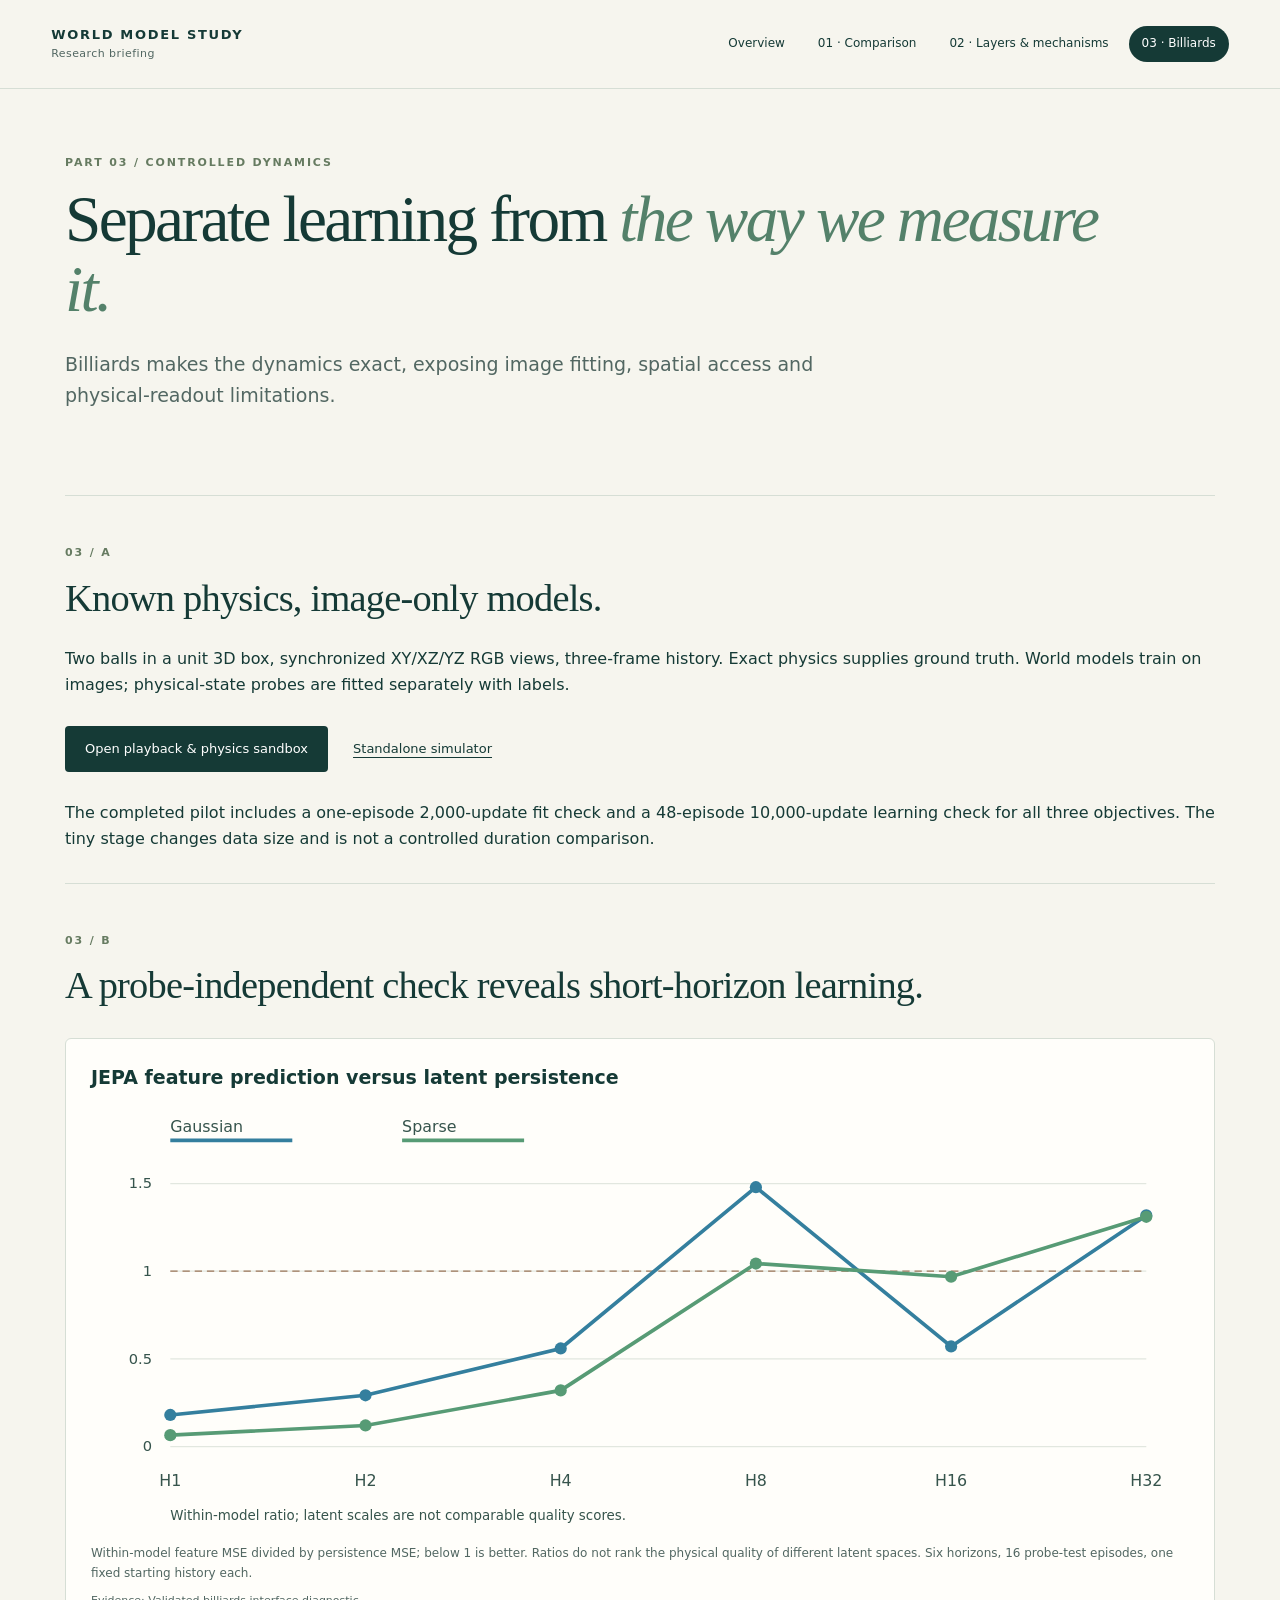
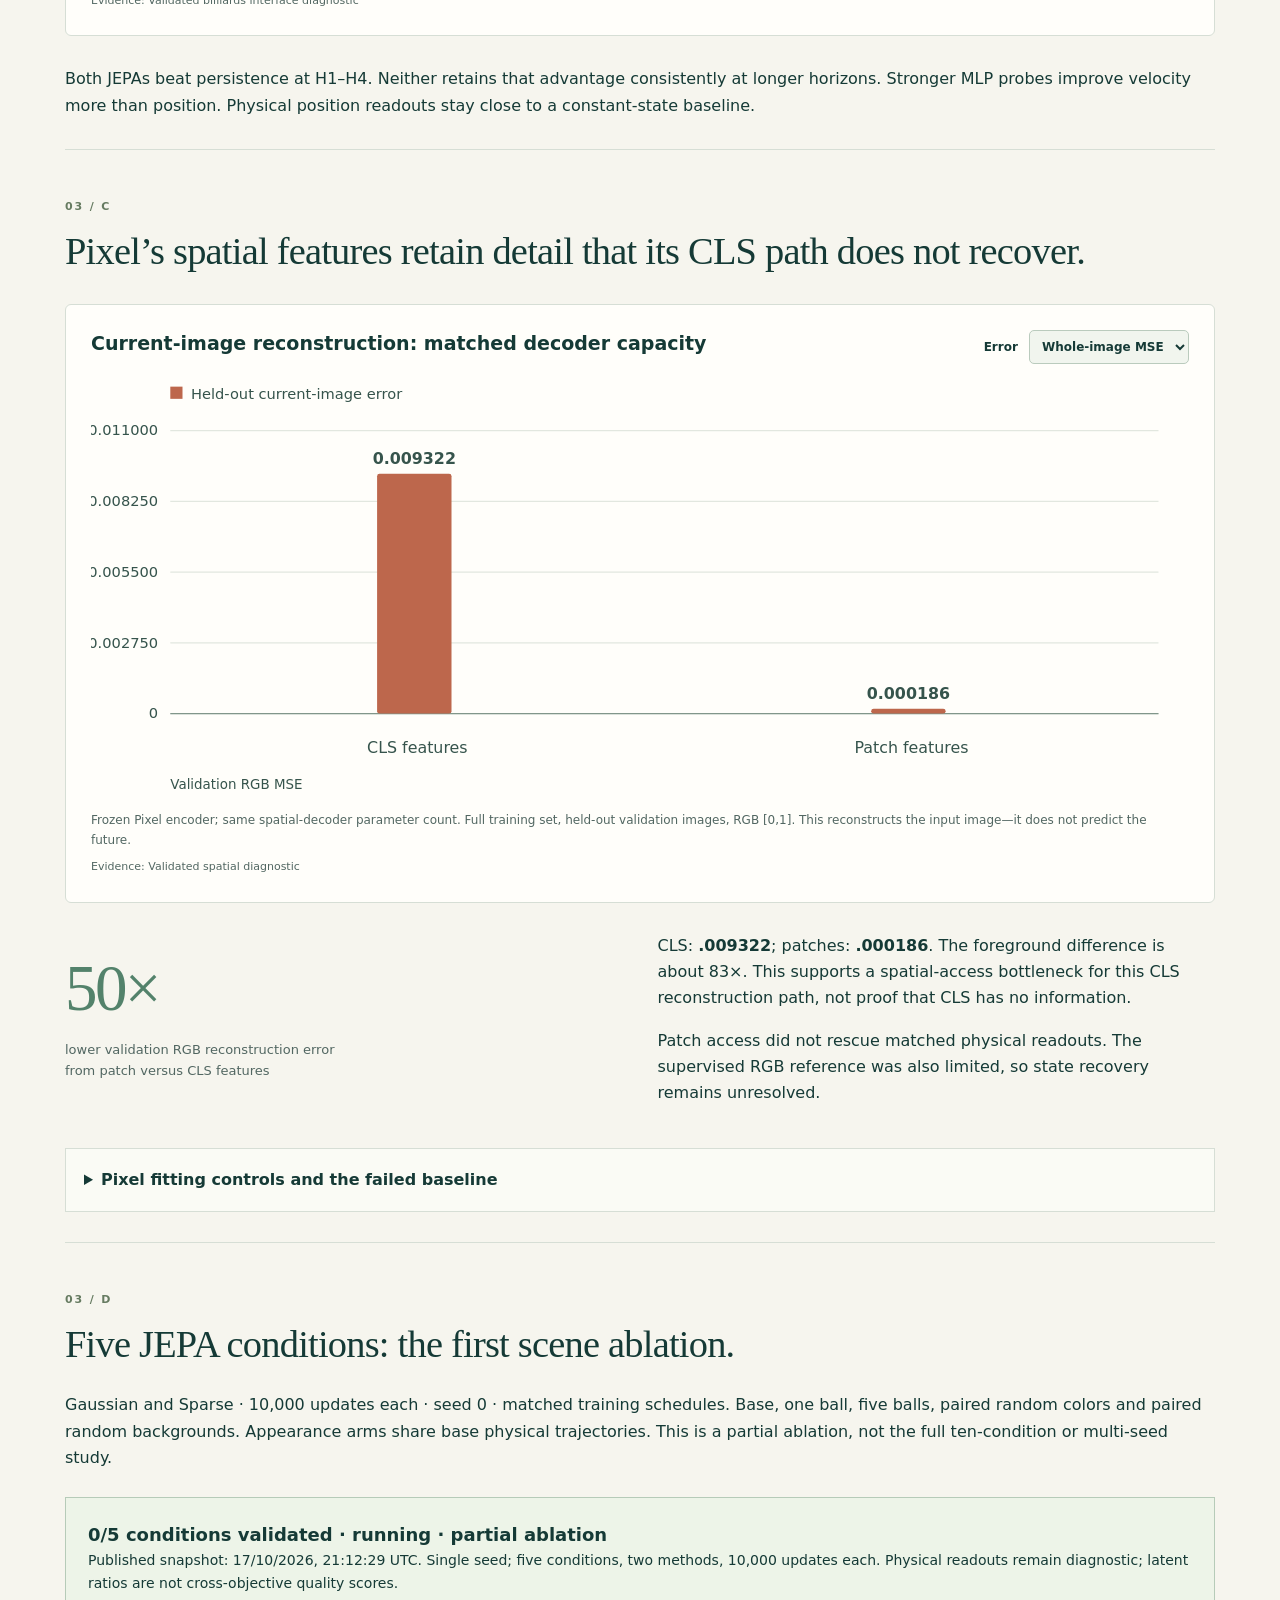
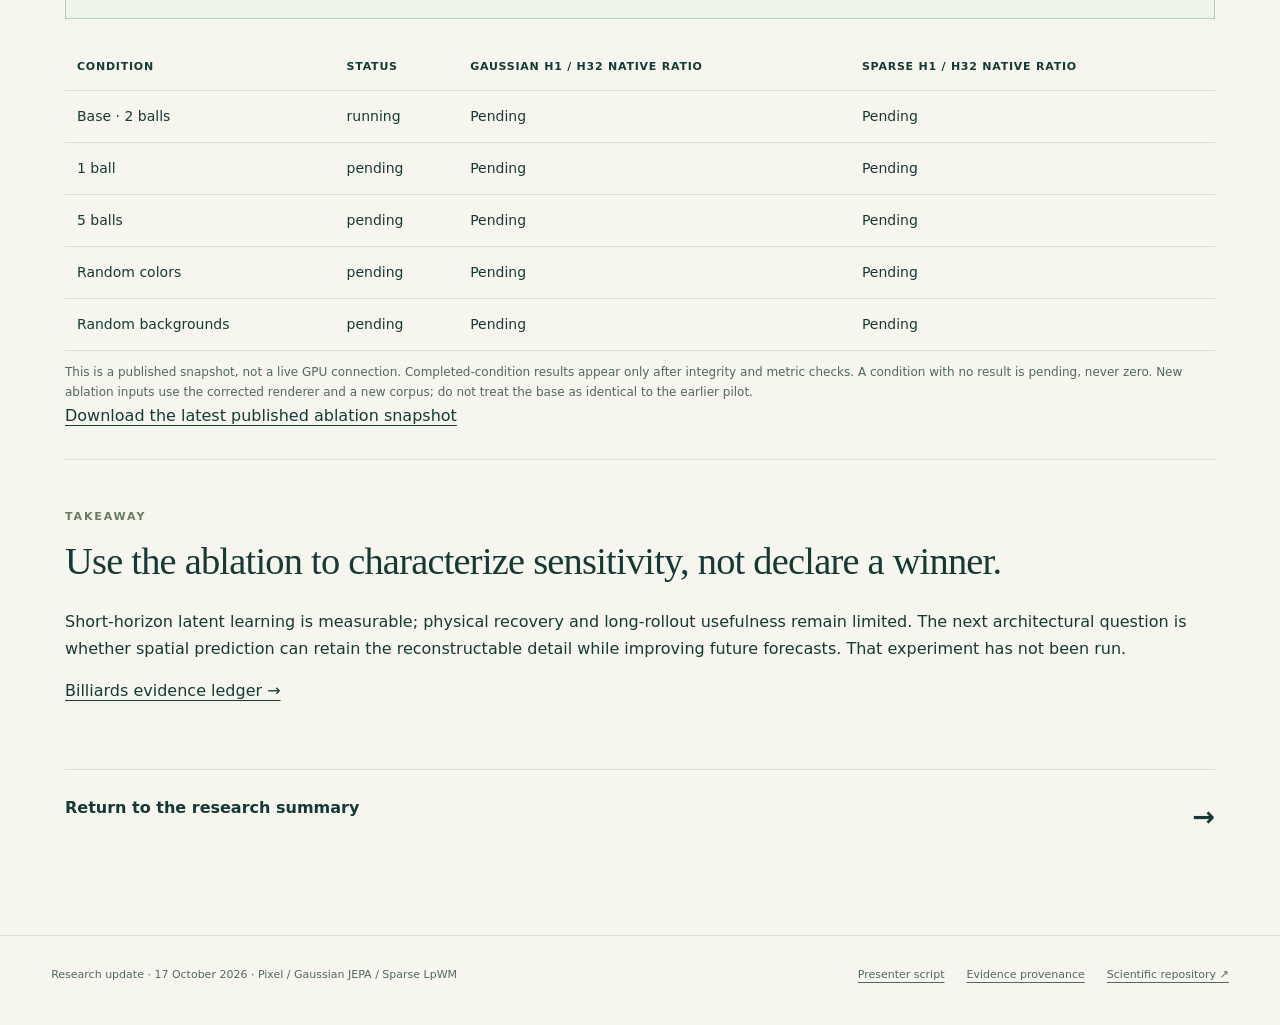
==== demos/billiards/billiards.html @ acbc26bc "Add comprehensive advisor briefing, visual chapters and speaking script" ====
<!doctype html><html lang="en"><head><meta charset="utf-8"><meta name="viewport" content="width=device-width,initial-scale=1"><title>Separate learning from the way we measure it. · World Models</title><link rel="stylesheet" href="review.css"></head><body data-page="billiards"><a class="skip" href="#main">Skip to content</a><header><a class="wordmark" href="index.html">WORLD MODEL STUDY<span>Research briefing</span></a><nav aria-label="Research chapters"><a data-page="index" href="index.html">Overview</a><a data-page="comparison" href="comparison.html">01 · Comparison</a><a data-page="layers" href="layers.html">02 · Layers & mechanisms</a><a data-page="billiards" href="billiards.html">03 · Billiards</a></nav></header><main id="main"><div class="hero"><p class="eyebrow">Part 03 / controlled dynamics</p><h1>Separate learning from <em>the way we measure it.</em></h1><p class="lead">Billiards makes the dynamics exact, exposing image fitting, spatial access and physical-readout limitations.</p></div><section class="chapter-section"><p class="eyebrow">03 / A</p><h2>Known physics, image-only models.</h2><p>Two balls in a unit 3D box, synchronized XY/XZ/YZ RGB views, three-frame history. Exact physics supplies ground truth. World models train on images; physical-state probes are fitted separately with labels.</p><div class="actions"><a class="button" href="research.html">Open playback & physics sandbox</a><a href="simulator.html">Standalone simulator</a></div><p>The completed pilot includes a one-episode 2,000-update fit check and a 48-episode 10,000-update learning check for all three objectives. The tiny stage changes data size and is not a controlled duration comparison.</p></section><section class="chapter-section"><p class="eyebrow">03 / B</p><h2>A probe-independent check reveals short-horizon learning.</h2><article class="chart-card"><div class="chart-heading"><h3>JEPA feature prediction versus latent persistence</h3></div><div id="native" class="chart" aria-live="polite"></div><p class="caption">Within-model feature MSE divided by persistence MSE; below 1 is better. Ratios do not rank the physical quality of different latent spaces. Six horizons, 16 probe-test episodes, one fixed starting history each.</p><p class="source">Evidence: Validated billiards interface diagnostic</p></article><p>Both JEPAs beat persistence at H1–H4. Neither retains that advantage consistently at longer horizons. Stronger MLP probes improve velocity more than position. Physical position readouts stay close to a constant-state baseline.</p></section><section class="chapter-section"><p class="eyebrow">03 / C</p><h2>Pixel’s spatial features retain detail that its CLS path does not recover.</h2><article class="chart-card"><div class="chart-heading"><h3>Current-image reconstruction: matched decoder capacity</h3><label>Error <select id="recon-metric"><option value="mse">Whole-image MSE</option><option value="foreground_mse">Foreground MSE</option></select></label></div><div id="reconstruction" class="chart" aria-live="polite"></div><p class="caption">Frozen Pixel encoder; same spatial-decoder parameter count. Full training set, held-out validation images, RGB [0,1]. This reconstructs the input image—it does not predict the future.</p><p class="source">Evidence: Validated spatial diagnostic</p></article><div class="split"><div class="stat"><strong>50×</strong><span>lower validation RGB reconstruction error from patch versus CLS features</span></div><div><p>CLS: <strong>.009322</strong>; patches: <strong>.000186</strong>. The foreground difference is about 83×. This supports a spatial-access bottleneck for this CLS reconstruction path, not proof that CLS has no information.</p><p>Patch access did not rescue matched physical readouts. The supervised RGB reference was also limited, so state recovery remains unresolved.</p></div></div><details><summary>Pixel fitting controls and the failed baseline</summary><p>At 10k updates, future-image MSE .009202 is about10.7× persistence (.000864). On16 fixed training windows, further end-to-end fitting reaches .003368, decoder-only .007142, and free-code+decoder .003408; persistence is .000652. Those fitting controls are memorization diagnostics, not held-out improvements.</p></details></section><section class="chapter-section"><p class="eyebrow">03 / D</p><h2>Five JEPA conditions: the first scene ablation.</h2><p>Gaussian and Sparse · 10,000 updates each · seed 0 · matched training schedules. Base, one ball, five balls, paired random colors and paired random backgrounds. Appearance arms share base physical trajectories. This is a partial ablation, not the full ten-condition or multi-seed study.</p><div class="run-status" id="run-status">Loading saved run status…</div><div id="ablation-results"></div><p class="caption">This is a published snapshot, not a live GPU connection. Completed-condition results appear only after integrity and metric checks. A condition with no result is pending, never zero. New ablation inputs use the corrected renderer and a new corpus; do not treat the base as identical to the earlier pilot.</p><a href="results/jepa-priority.json">Download the latest published ablation snapshot</a></section><section class="chapter-section"><p class="eyebrow">Takeaway</p><h2>Use the ablation to characterize sensitivity, not declare a winner.</h2><p>Short-horizon latent learning is measurable; physical recovery and long-rollout usefulness remain limited. The next architectural question is whether spatial prediction can retain the reconstructable detail while improving future forecasts. That experiment has not been run.</p><a href="evidence.html#billiards">Billiards evidence ledger →</a></section><a class="next" href="index.html">Return to the research summary <span>→</span></a></main><footer><p>Research update · 17 October 2026 · Pixel / Gaussian JEPA / Sparse LpWM</p><a href="speaker-notes.html">Presenter script</a><a href="review-data/provenance.json">Evidence provenance</a><a href="https://github.com/henry550xz/jepa-worldmodel-comparison">Scientific repository ↗</a></footer><script type="module" src="review.mjs"></script></body></html>
---- demos/billiards/review.css ----
:root{--paper:#f6f5ee;--ink:#153a36;--muted:#526762;--line:#d6ded5;--pixel:#bd674c;--gaussian:#347f9e;--sparse:#579b75;--card:#fffefa}*{box-sizing:border-box}body{margin:0;background:var(--paper);color:var(--ink);font:16px/1.65 system-ui,-apple-system,BlinkMacSystemFont,"Segoe UI",sans-serif}a{color:inherit;text-underline-offset:4px}header{display:flex;gap:25px;align-items:center;justify-content:space-between;padding:24px max(4vw,20px);border-bottom:1px solid var(--line)}.wordmark{font-size:13px;letter-spacing:.13em;font-weight:800;text-decoration:none}.wordmark span{display:block;font-weight:400;font-size:11px;letter-spacing:.04em;color:var(--muted)}nav{display:flex;gap:7px;flex-wrap:wrap}nav a{font-size:12px;text-decoration:none;border-radius:30px;padding:8px 13px}nav a[aria-current=page]{background:var(--ink);color:white}main{max-width:1220px;margin:auto;padding:0 35px 70px}.hero{padding:65px 0 35px;max-width:1040px}.eyebrow{font-size:11px;font-weight:750;letter-spacing:.17em;text-transform:uppercase;color:#667b61;margin-bottom:12px}h1,h2,h3,p{margin-top:0}h1{font:500 clamp(37px,5.1vw,69px)/1.08 Georgia,serif;letter-spacing:-.04em;margin-bottom:24px}h1 em{font-weight:400;color:#54816a}h2{font:500 clamp(28px,3vw,39px)/1.2 Georgia,serif;letter-spacing:-.02em;margin-bottom:25px}h3{font-size:19px;line-height:1.4}.lead{font-size:19px;color:var(--muted);max-width:820px}.thesis{background:var(--ink);color:#edf3e8;padding:30px 36px;border-radius:5px;display:grid;grid-template-columns:155px 1fr;gap:20px}.thesis span{font-size:11px;text-transform:uppercase;letter-spacing:.14em;padding-top:8px}.thesis p{font:28px/1.35 Georgia,serif;margin:0}.findings,.chapter-grid{display:grid;grid-template-columns:repeat(3,1fr);gap:22px;margin:32px 0}.finding{border-top:2px solid #a7bdab;padding-top:20px}.finding>span{font-size:11px;color:#73927c}.finding h3{margin:12px 0}.finding p{font-size:14px;color:var(--muted)}.chapter-section{padding-top:48px;margin-top:30px;border-top:1px solid var(--line)}.chapter-card{display:flex;flex-direction:column;text-decoration:none;padding:26px;border:1px solid var(--line);background:var(--card);border-radius:5px;transition:transform .15s}.chapter-card:hover{transform:translateY(-4px);border-color:#85a68c}.chapter-card b{font:42px Georgia,serif;color:#9ab09b;margin-bottom:22px}.chapter-card p{font-size:14px;color:var(--muted)}.chapter-card span{font-size:12px;font-weight:650;margin-top:auto}.split{display:grid;grid-template-columns:1fr 1fr;gap:35px}.split>div{min-width:0}.chart-card{margin:30px 0;padding:25px;background:var(--card);border:1px solid var(--line);border-radius:6px}.chart-heading{display:flex;gap:20px;justify-content:space-between;align-items:flex-start;flex-wrap:wrap}.chart-heading h3{margin-bottom:15px;max-width:650px}.chart{width:100%;overflow:auto}.chart svg{display:block;width:100%;min-width:480px;height:auto}.chart svg text{font-family:system-ui,sans-serif;fill:#36544c}.chart svg .grid{stroke:#e2e7df;stroke-width:1}.caption,figcaption{font-size:12px;color:var(--muted);margin:12px 0 0}.source{font-size:11px;color:var(--muted);margin:8px 0 0}label{font-size:12px;font-weight:600}select{font:inherit;background:#f1f5ee;border:1px solid #bacbbd;border-radius:5px;padding:8px;max-width:100%;margin-left:7px;color:var(--ink)}.boundary{padding:20px 23px;background:#eeeee0;border-left:3px solid #b8a06d;font-size:14px;margin:25px 0}.table-wrap{overflow:auto}table{width:100%;border-collapse:collapse;font-size:14px}th,td{padding:14px 12px;border-bottom:1px solid var(--line);text-align:left;vertical-align:top}th{font-size:11px;text-transform:uppercase;letter-spacing:.07em}.stat{padding:20px 0}.stat strong{display:block;font:65px/1.1 Georgia,serif;letter-spacing:-.04em;color:#53826b}.stat span{display:block;font-size:13px;color:var(--muted);max-width:280px;margin-top:15px}.actions{display:flex;gap:25px;flex-wrap:wrap;align-items:center;margin:28px 0;font-size:13px}.button{background:var(--ink);color:white;padding:12px 20px;border-radius:4px;text-decoration:none}figure{margin:25px 0}figure img{max-width:100%;height:auto;background:white;border:1px solid var(--line)}details{margin:25px 0;border:1px solid var(--line);padding:18px;background:#fafbf5}summary{cursor:pointer;font-weight:650}details p{margin:16px 0 0}.run-status{padding:22px;border:1px solid #b6cbb8;background:#edf4e8;margin:25px 0;font-size:14px}.run-status strong{display:block;font-size:18px}.next{margin-top:65px;padding:25px 0;border-top:1px solid var(--line);display:flex;justify-content:space-between;text-decoration:none;font-weight:650}.next span{font-size:27px}footer{padding:30px max(4vw,20px);border-top:1px solid var(--line);display:flex;flex-wrap:wrap;gap:22px;font-size:11px;color:var(--muted)}footer p{margin-right:auto}.skip{position:absolute;left:-1000px}.skip:focus{left:10px;top:10px;background:white;padding:10px;z-index:5}:focus-visible{outline:3px solid #d79d51;outline-offset:4px}.script{max-width:850px}.script blockquote{font:20px/1.7 Georgia,serif;margin:22px 0;padding:18px 28px;border-left:3px solid #8faf99;background:#fffefa}.script .cue{font:13px system-ui;color:#596f61}.badge{display:inline-block;padding:3px 9px;background:#e5ebdf;border-radius:12px;font-size:11px;margin:3px}.source-list li{margin:14px 0}.empty{color:var(--muted);font-style:italic}.figure-select{display:block}.figure-select select{display:block;margin:10px 0}code{font-size:12px;overflow-wrap:anywhere}@media(max-width:760px){header{align-items:flex-start;flex-direction:column;gap:15px}main{padding:0 19px 40px}.hero{padding-top:38px}.findings,.chapter-grid,.split{grid-template-columns:1fr}.thesis{grid-template-columns:1fr;padding:23px;gap:10px}.thesis p{font-size:25px}.chart-card{padding:15px}.chart-heading{gap:6px}.chapter-section{padding-top:35px;margin-top:25px}nav{gap:2px}nav a{padding:7px 9px;font-size:11px}.lead{font-size:17px}footer{gap:15px}h1 br{display:none}}@media print{header nav,.actions,.next,footer,.skip{display:none}body{background:white}main{max-width:none;padding:0}.hero{padding:20px 0}.chapter-section{break-inside:avoid}.chart-card{break-inside:avoid}.chart svg{min-width:0}.script{max-width:none}a{text-decoration:none}.script blockquote{font-size:16px}details{display:block}}
.source-list{padding-left:22px}.source-list li,.source-list p,.source-list code{overflow-wrap:anywhere;word-break:normal}main,section,article{min-width:0}
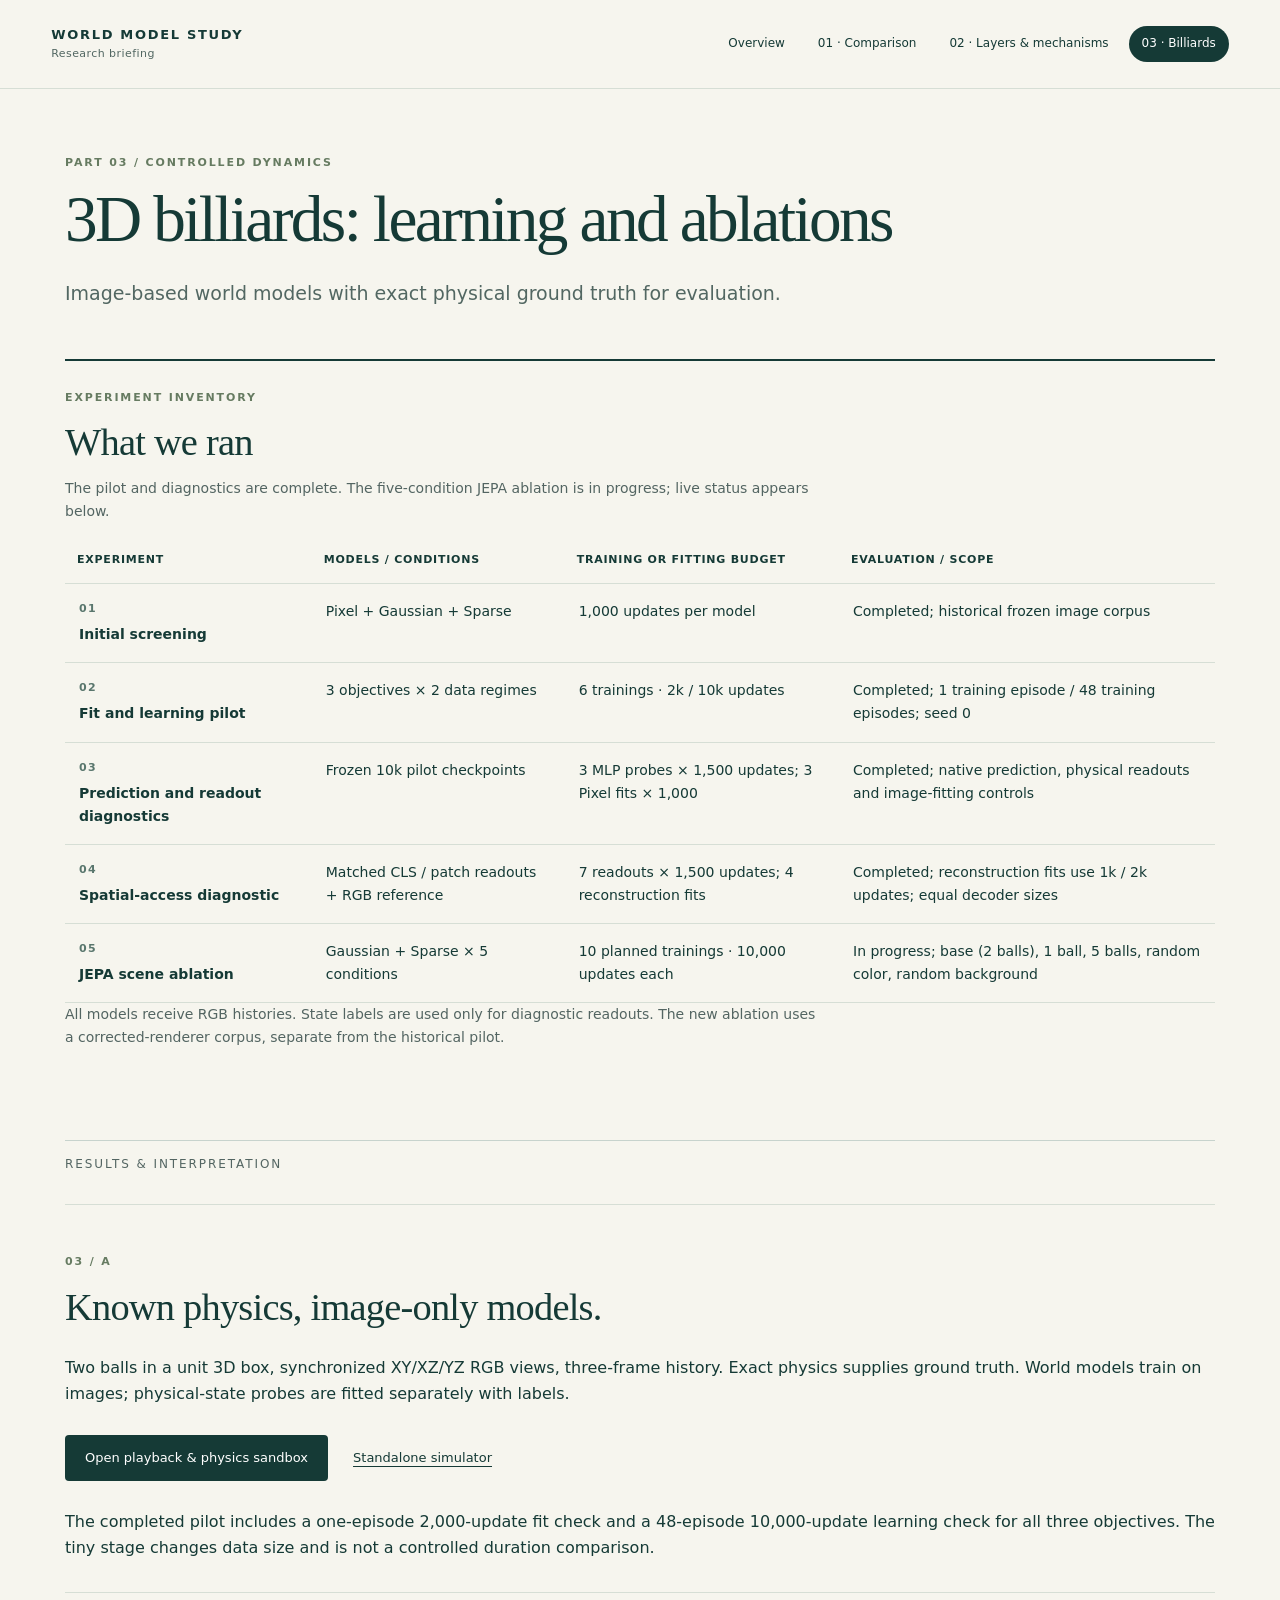
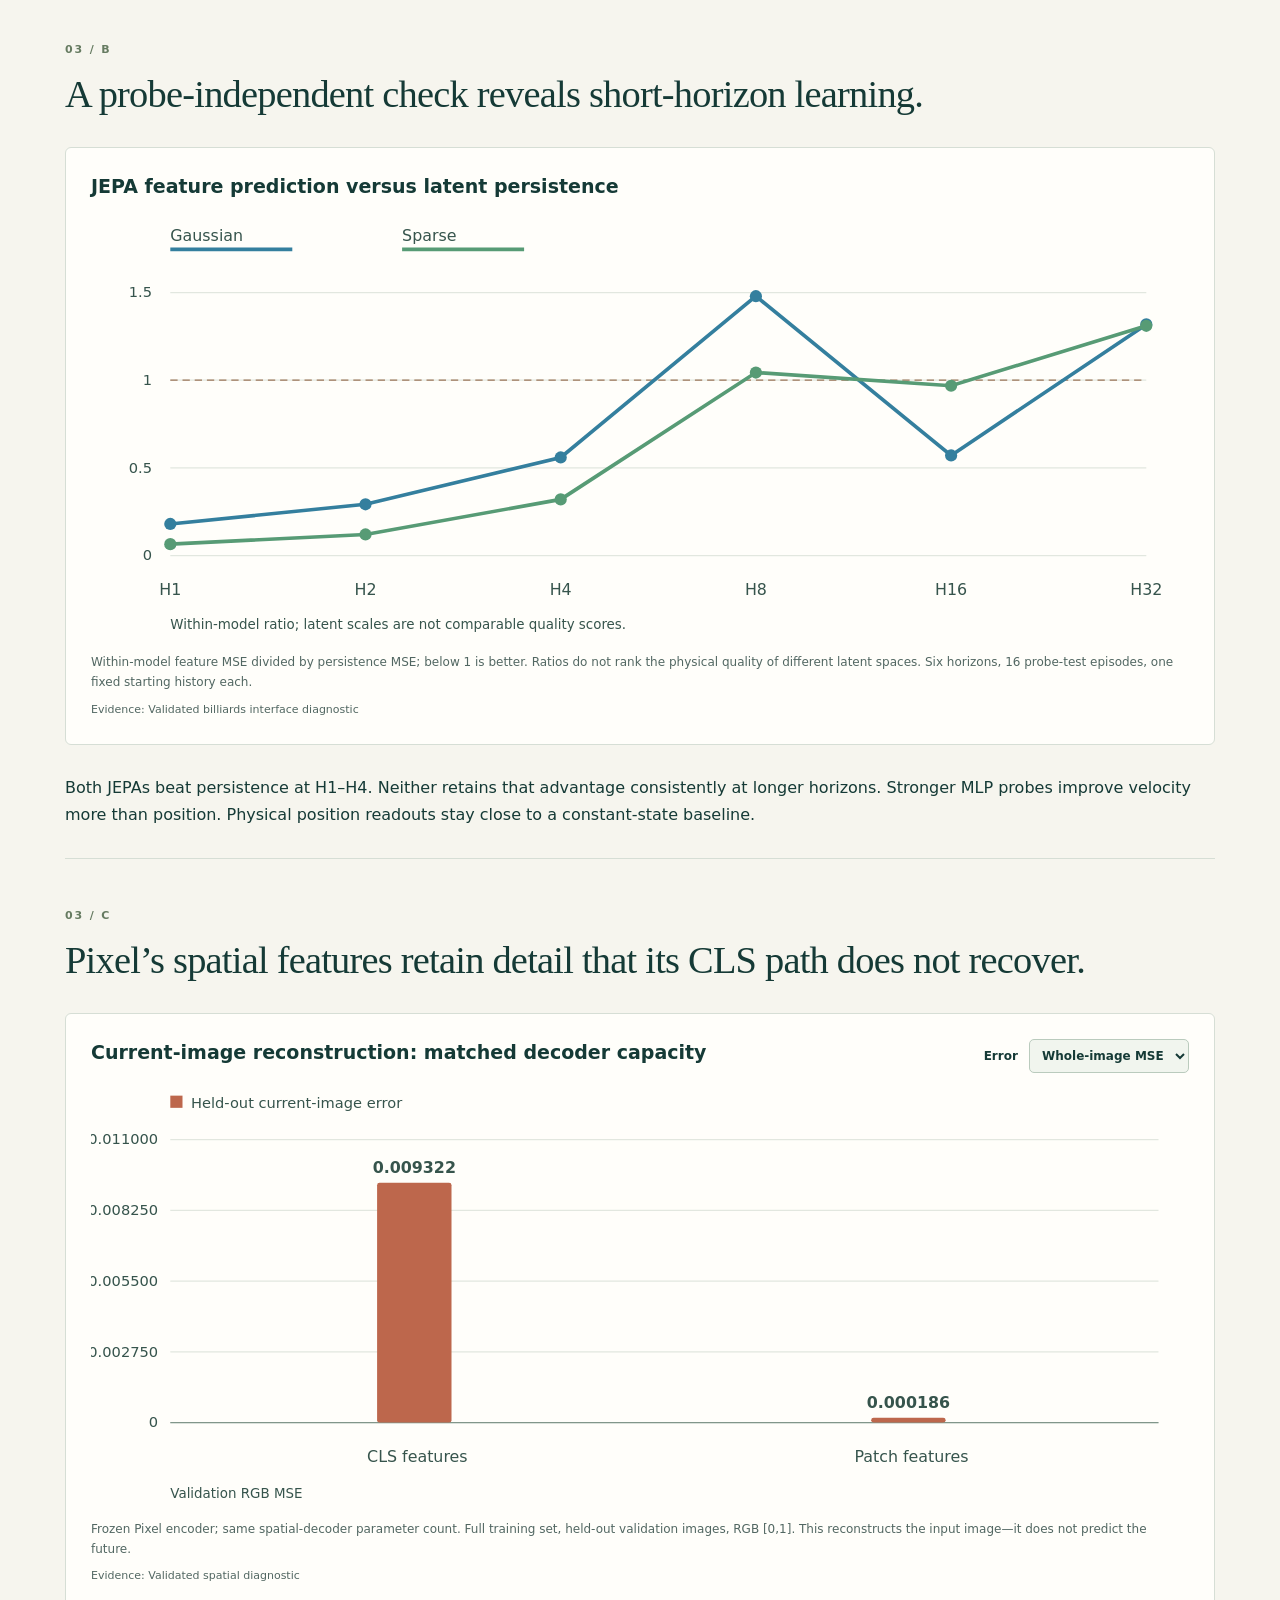
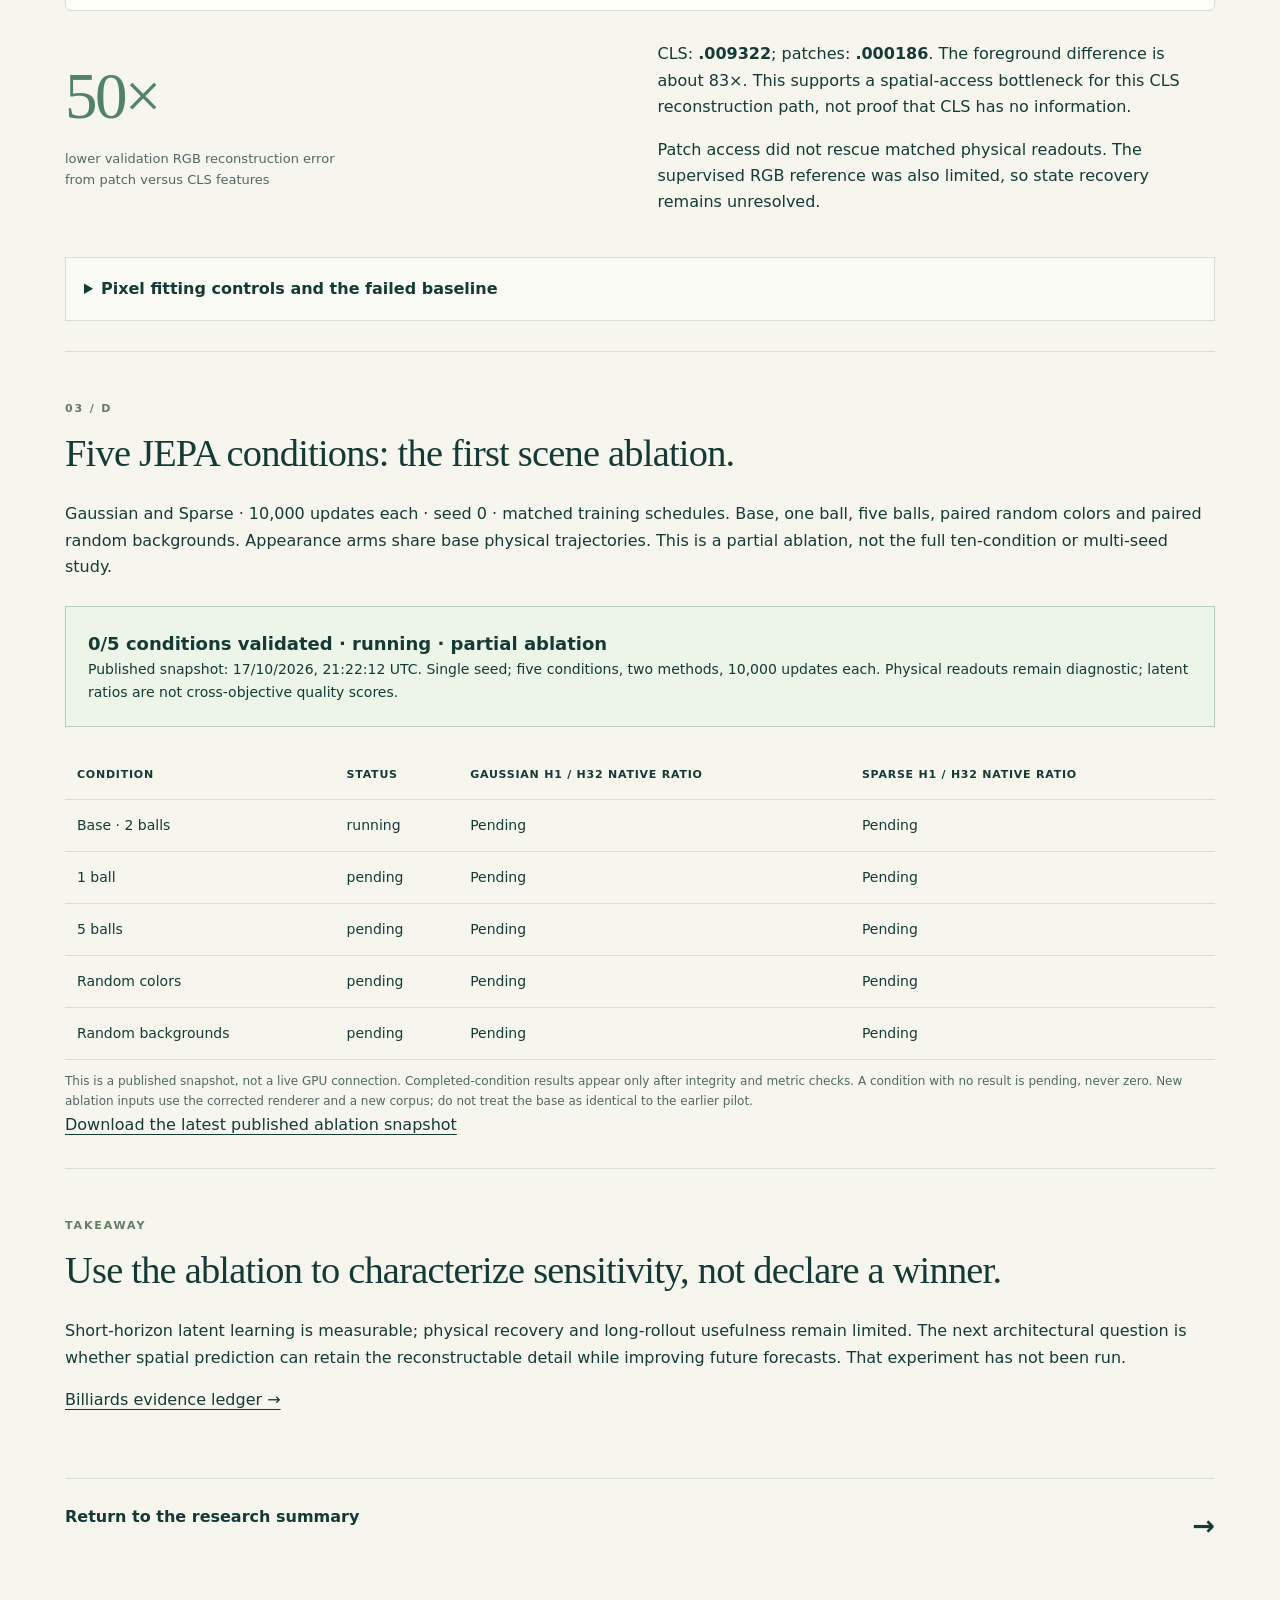
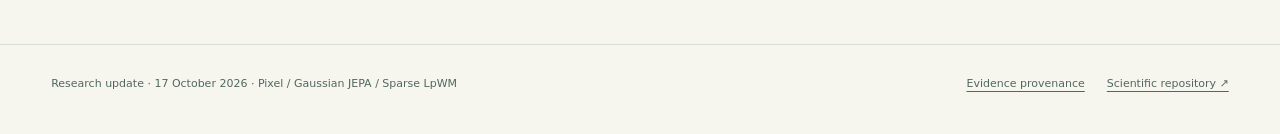
==== commit 8008d096: "Clarify experiment inventories and open briefing with live physics" ====
--- a/demos/billiards/billiards.html
+++ b/demos/billiards/billiards.html
@@ -1 +1 @@
-<!doctype html><html lang="en"><head><meta charset="utf-8"><meta name="viewport" content="width=device-width,initial-scale=1"><title>Separate learning from the way we measure it. · World Models</title><link rel="stylesheet" href="review.css"></head><body data-page="billiards"><a class="skip" href="#main">Skip to content</a><header><a class="wordmark" href="index.html">WORLD MODEL STUDY<span>Research briefing</span></a><nav aria-label="Research chapters"><a data-page="index" href="index.html">Overview</a><a data-page="comparison" href="comparison.html">01 · Comparison</a><a data-page="layers" href="layers.html">02 · Layers & mechanisms</a><a data-page="billiards" href="billiards.html">03 · Billiards</a></nav></header><main id="main"><div class="hero"><p class="eyebrow">Part 03 / controlled dynamics</p><h1>Separate learning from <em>the way we measure it.</em></h1><p class="lead">Billiards makes the dynamics exact, exposing image fitting, spatial access and physical-readout limitations.</p></div><section class="chapter-section"><p class="eyebrow">03 / A</p><h2>Known physics, image-only models.</h2><p>Two balls in a unit 3D box, synchronized XY/XZ/YZ RGB views, three-frame history. Exact physics supplies ground truth. World models train on images; physical-state probes are fitted separately with labels.</p><div class="actions"><a class="button" href="research.html">Open playback & physics sandbox</a><a href="simulator.html">Standalone simulator</a></div><p>The completed pilot includes a one-episode 2,000-update fit check and a 48-episode 10,000-update learning check for all three objectives. The tiny stage changes data size and is not a controlled duration comparison.</p></section><section class="chapter-section"><p class="eyebrow">03 / B</p><h2>A probe-independent check reveals short-horizon learning.</h2><article class="chart-card"><div class="chart-heading"><h3>JEPA feature prediction versus latent persistence</h3></div><div id="native" class="chart" aria-live="polite"></div><p class="caption">Within-model feature MSE divided by persistence MSE; below 1 is better. Ratios do not rank the physical quality of different latent spaces. Six horizons, 16 probe-test episodes, one fixed starting history each.</p><p class="source">Evidence: Validated billiards interface diagnostic</p></article><p>Both JEPAs beat persistence at H1–H4. Neither retains that advantage consistently at longer horizons. Stronger MLP probes improve velocity more than position. Physical position readouts stay close to a constant-state baseline.</p></section><section class="chapter-section"><p class="eyebrow">03 / C</p><h2>Pixel’s spatial features retain detail that its CLS path does not recover.</h2><article class="chart-card"><div class="chart-heading"><h3>Current-image reconstruction: matched decoder capacity</h3><label>Error <select id="recon-metric"><option value="mse">Whole-image MSE</option><option value="foreground_mse">Foreground MSE</option></select></label></div><div id="reconstruction" class="chart" aria-live="polite"></div><p class="caption">Frozen Pixel encoder; same spatial-decoder parameter count. Full training set, held-out validation images, RGB [0,1]. This reconstructs the input image—it does not predict the future.</p><p class="source">Evidence: Validated spatial diagnostic</p></article><div class="split"><div class="stat"><strong>50×</strong><span>lower validation RGB reconstruction error from patch versus CLS features</span></div><div><p>CLS: <strong>.009322</strong>; patches: <strong>.000186</strong>. The foreground difference is about 83×. This supports a spatial-access bottleneck for this CLS reconstruction path, not proof that CLS has no information.</p><p>Patch access did not rescue matched physical readouts. The supervised RGB reference was also limited, so state recovery remains unresolved.</p></div></div><details><summary>Pixel fitting controls and the failed baseline</summary><p>At 10k updates, future-image MSE .009202 is about10.7× persistence (.000864). On16 fixed training windows, further end-to-end fitting reaches .003368, decoder-only .007142, and free-code+decoder .003408; persistence is .000652. Those fitting controls are memorization diagnostics, not held-out improvements.</p></details></section><section class="chapter-section"><p class="eyebrow">03 / D</p><h2>Five JEPA conditions: the first scene ablation.</h2><p>Gaussian and Sparse · 10,000 updates each · seed 0 · matched training schedules. Base, one ball, five balls, paired random colors and paired random backgrounds. Appearance arms share base physical trajectories. This is a partial ablation, not the full ten-condition or multi-seed study.</p><div class="run-status" id="run-status">Loading saved run status…</div><div id="ablation-results"></div><p class="caption">This is a published snapshot, not a live GPU connection. Completed-condition results appear only after integrity and metric checks. A condition with no result is pending, never zero. New ablation inputs use the corrected renderer and a new corpus; do not treat the base as identical to the earlier pilot.</p><a href="results/jepa-priority.json">Download the latest published ablation snapshot</a></section><section class="chapter-section"><p class="eyebrow">Takeaway</p><h2>Use the ablation to characterize sensitivity, not declare a winner.</h2><p>Short-horizon latent learning is measurable; physical recovery and long-rollout usefulness remain limited. The next architectural question is whether spatial prediction can retain the reconstructable detail while improving future forecasts. That experiment has not been run.</p><a href="evidence.html#billiards">Billiards evidence ledger →</a></section><a class="next" href="index.html">Return to the research summary <span>→</span></a></main><footer><p>Research update · 17 October 2026 · Pixel / Gaussian JEPA / Sparse LpWM</p><a href="speaker-notes.html">Presenter script</a><a href="review-data/provenance.json">Evidence provenance</a><a href="https://github.com/henry550xz/jepa-worldmodel-comparison">Scientific repository ↗</a></footer><script type="module" src="review.mjs"></script></body></html>+<!doctype html><html lang="en"><head><meta charset="utf-8"><meta name="viewport" content="width=device-width,initial-scale=1"><title>3D billiards: learning and ablations · World Models</title><link rel="stylesheet" href="review.css"></head><body data-page="billiards"><a class="skip" href="#main">Skip to content</a><header><a class="wordmark" href="index.html">WORLD MODEL STUDY<span>Research briefing</span></a><nav aria-label="Research chapters"><a data-page="index" href="index.html">Overview</a><a data-page="comparison" href="comparison.html">01 · Comparison</a><a data-page="layers" href="layers.html">02 · Layers & mechanisms</a><a data-page="billiards" href="billiards.html">03 · Billiards</a></nav></header><main id="main"><div class="hero"><p class="eyebrow">Part 03 / controlled dynamics</p><h1>3D billiards: learning and ablations</h1><p class="lead">Image-based world models with exact physical ground truth for evaluation.</p></div><section class="run-inventory" aria-label="Experiment inventory"><p class="eyebrow">Experiment inventory</p><h2>What we ran</h2><p class="inventory-note">The pilot and diagnostics are complete. The five-condition JEPA ablation is in progress; live status appears below.</p><div class="table-wrap"><table><thead><tr><th>Experiment</th><th>Models / conditions</th><th>Training or fitting budget</th><th>Evaluation / scope</th></tr></thead><tbody><tr><th scope="row"><span class="run-number">01</span>Initial screening</th><td>Pixel + Gaussian + Sparse</td><td>1,000 updates per model</td><td>Completed; historical frozen image corpus</td></tr><tr><th scope="row"><span class="run-number">02</span>Fit and learning pilot</th><td>3 objectives × 2 data regimes</td><td>6 trainings · 2k / 10k updates</td><td>Completed; 1 training episode / 48 training episodes; seed 0</td></tr><tr><th scope="row"><span class="run-number">03</span>Prediction and readout diagnostics</th><td>Frozen 10k pilot checkpoints</td><td>3 MLP probes × 1,500 updates; 3 Pixel fits × 1,000</td><td>Completed; native prediction, physical readouts and image-fitting controls</td></tr><tr><th scope="row"><span class="run-number">04</span>Spatial-access diagnostic</th><td>Matched CLS / patch readouts + RGB reference</td><td>7 readouts × 1,500 updates; 4 reconstruction fits</td><td>Completed; reconstruction fits use 1k / 2k updates; equal decoder sizes</td></tr><tr><th scope="row"><span class="run-number">05</span>JEPA scene ablation</th><td>Gaussian + Sparse × 5 conditions</td><td>10 planned trainings · 10,000 updates each</td><td>In progress; base (2 balls), 1 ball, 5 balls, random color, random background</td></tr></tbody></table></div><p class="inventory-note">All models receive RGB histories. State labels are used only for diagnostic readouts. The new ablation uses a corrected-renderer corpus, separate from the historical pilot.</p></section><div class="results-divider"><span>Results & interpretation</span></div><section class="chapter-section"><p class="eyebrow">03 / A</p><h2>Known physics, image-only models.</h2><p>Two balls in a unit 3D box, synchronized XY/XZ/YZ RGB views, three-frame history. Exact physics supplies ground truth. World models train on images; physical-state probes are fitted separately with labels.</p><div class="actions"><a class="button" href="research.html">Open playback & physics sandbox</a><a href="simulator.html">Standalone simulator</a></div><p>The completed pilot includes a one-episode 2,000-update fit check and a 48-episode 10,000-update learning check for all three objectives. The tiny stage changes data size and is not a controlled duration comparison.</p></section><section class="chapter-section"><p class="eyebrow">03 / B</p><h2>A probe-independent check reveals short-horizon learning.</h2><article class="chart-card"><div class="chart-heading"><h3>JEPA feature prediction versus latent persistence</h3></div><div id="native" class="chart" aria-live="polite"></div><p class="caption">Within-model feature MSE divided by persistence MSE; below 1 is better. Ratios do not rank the physical quality of different latent spaces. Six horizons, 16 probe-test episodes, one fixed starting history each.</p><p class="source">Evidence: Validated billiards interface diagnostic</p></article><p>Both JEPAs beat persistence at H1–H4. Neither retains that advantage consistently at longer horizons. Stronger MLP probes improve velocity more than position. Physical position readouts stay close to a constant-state baseline.</p></section><section class="chapter-section"><p class="eyebrow">03 / C</p><h2>Pixel’s spatial features retain detail that its CLS path does not recover.</h2><article class="chart-card"><div class="chart-heading"><h3>Current-image reconstruction: matched decoder capacity</h3><label>Error <select id="recon-metric"><option value="mse">Whole-image MSE</option><option value="foreground_mse">Foreground MSE</option></select></label></div><div id="reconstruction" class="chart" aria-live="polite"></div><p class="caption">Frozen Pixel encoder; same spatial-decoder parameter count. Full training set, held-out validation images, RGB [0,1]. This reconstructs the input image—it does not predict the future.</p><p class="source">Evidence: Validated spatial diagnostic</p></article><div class="split"><div class="stat"><strong>50×</strong><span>lower validation RGB reconstruction error from patch versus CLS features</span></div><div><p>CLS: <strong>.009322</strong>; patches: <strong>.000186</strong>. The foreground difference is about 83×. This supports a spatial-access bottleneck for this CLS reconstruction path, not proof that CLS has no information.</p><p>Patch access did not rescue matched physical readouts. The supervised RGB reference was also limited, so state recovery remains unresolved.</p></div></div><details><summary>Pixel fitting controls and the failed baseline</summary><p>At 10k updates, future-image MSE .009202 is about10.7× persistence (.000864). On16 fixed training windows, further end-to-end fitting reaches .003368, decoder-only .007142, and free-code+decoder .003408; persistence is .000652. Those fitting controls are memorization diagnostics, not held-out improvements.</p></details></section><section class="chapter-section"><p class="eyebrow">03 / D</p><h2>Five JEPA conditions: the first scene ablation.</h2><p>Gaussian and Sparse · 10,000 updates each · seed 0 · matched training schedules. Base, one ball, five balls, paired random colors and paired random backgrounds. Appearance arms share base physical trajectories. This is a partial ablation, not the full ten-condition or multi-seed study.</p><div class="run-status" id="run-status">Loading saved run status…</div><div id="ablation-results"></div><p class="caption">This is a published snapshot, not a live GPU connection. Completed-condition results appear only after integrity and metric checks. A condition with no result is pending, never zero. New ablation inputs use the corrected renderer and a new corpus; do not treat the base as identical to the earlier pilot.</p><a href="results/jepa-priority.json">Download the latest published ablation snapshot</a></section><section class="chapter-section"><p class="eyebrow">Takeaway</p><h2>Use the ablation to characterize sensitivity, not declare a winner.</h2><p>Short-horizon latent learning is measurable; physical recovery and long-rollout usefulness remain limited. The next architectural question is whether spatial prediction can retain the reconstructable detail while improving future forecasts. That experiment has not been run.</p><a href="evidence.html#billiards">Billiards evidence ledger →</a></section><a class="next" href="index.html">Return to the research summary <span>→</span></a></main><footer><p>Research update · 17 October 2026 · Pixel / Gaussian JEPA / Sparse LpWM</p><a href="review-data/provenance.json">Evidence provenance</a><a href="https://github.com/henry550xz/jepa-worldmodel-comparison">Scientific repository ↗</a></footer><script type="module" src="review.mjs"></script></body></html>
--- a/demos/billiards/review.css
+++ b/demos/billiards/review.css
@@ -1,2 +1,12 @@
 :root{--paper:#f6f5ee;--ink:#153a36;--muted:#526762;--line:#d6ded5;--pixel:#bd674c;--gaussian:#347f9e;--sparse:#579b75;--card:#fffefa}*{box-sizing:border-box}body{margin:0;background:var(--paper);color:var(--ink);font:16px/1.65 system-ui,-apple-system,BlinkMacSystemFont,"Segoe UI",sans-serif}a{color:inherit;text-underline-offset:4px}header{display:flex;gap:25px;align-items:center;justify-content:space-between;padding:24px max(4vw,20px);border-bottom:1px solid var(--line)}.wordmark{font-size:13px;letter-spacing:.13em;font-weight:800;text-decoration:none}.wordmark span{display:block;font-weight:400;font-size:11px;letter-spacing:.04em;color:var(--muted)}nav{display:flex;gap:7px;flex-wrap:wrap}nav a{font-size:12px;text-decoration:none;border-radius:30px;padding:8px 13px}nav a[aria-current=page]{background:var(--ink);color:white}main{max-width:1220px;margin:auto;padding:0 35px 70px}.hero{padding:65px 0 35px;max-width:1040px}.eyebrow{font-size:11px;font-weight:750;letter-spacing:.17em;text-transform:uppercase;color:#667b61;margin-bottom:12px}h1,h2,h3,p{margin-top:0}h1{font:500 clamp(37px,5.1vw,69px)/1.08 Georgia,serif;letter-spacing:-.04em;margin-bottom:24px}h1 em{font-weight:400;color:#54816a}h2{font:500 clamp(28px,3vw,39px)/1.2 Georgia,serif;letter-spacing:-.02em;margin-bottom:25px}h3{font-size:19px;line-height:1.4}.lead{font-size:19px;color:var(--muted);max-width:820px}.thesis{background:var(--ink);color:#edf3e8;padding:30px 36px;border-radius:5px;display:grid;grid-template-columns:155px 1fr;gap:20px}.thesis span{font-size:11px;text-transform:uppercase;letter-spacing:.14em;padding-top:8px}.thesis p{font:28px/1.35 Georgia,serif;margin:0}.findings,.chapter-grid{display:grid;grid-template-columns:repeat(3,1fr);gap:22px;margin:32px 0}.finding{border-top:2px solid #a7bdab;padding-top:20px}.finding>span{font-size:11px;color:#73927c}.finding h3{margin:12px 0}.finding p{font-size:14px;color:var(--muted)}.chapter-section{padding-top:48px;margin-top:30px;border-top:1px solid var(--line)}.chapter-card{display:flex;flex-direction:column;text-decoration:none;padding:26px;border:1px solid var(--line);background:var(--card);border-radius:5px;transition:transform .15s}.chapter-card:hover{transform:translateY(-4px);border-color:#85a68c}.chapter-card b{font:42px Georgia,serif;color:#9ab09b;margin-bottom:22px}.chapter-card p{font-size:14px;color:var(--muted)}.chapter-card span{font-size:12px;font-weight:650;margin-top:auto}.split{display:grid;grid-template-columns:1fr 1fr;gap:35px}.split>div{min-width:0}.chart-card{margin:30px 0;padding:25px;background:var(--card);border:1px solid var(--line);border-radius:6px}.chart-heading{display:flex;gap:20px;justify-content:space-between;align-items:flex-start;flex-wrap:wrap}.chart-heading h3{margin-bottom:15px;max-width:650px}.chart{width:100%;overflow:auto}.chart svg{display:block;width:100%;min-width:480px;height:auto}.chart svg text{font-family:system-ui,sans-serif;fill:#36544c}.chart svg .grid{stroke:#e2e7df;stroke-width:1}.caption,figcaption{font-size:12px;color:var(--muted);margin:12px 0 0}.source{font-size:11px;color:var(--muted);margin:8px 0 0}label{font-size:12px;font-weight:600}select{font:inherit;background:#f1f5ee;border:1px solid #bacbbd;border-radius:5px;padding:8px;max-width:100%;margin-left:7px;color:var(--ink)}.boundary{padding:20px 23px;background:#eeeee0;border-left:3px solid #b8a06d;font-size:14px;margin:25px 0}.table-wrap{overflow:auto}table{width:100%;border-collapse:collapse;font-size:14px}th,td{padding:14px 12px;border-bottom:1px solid var(--line);text-align:left;vertical-align:top}th{font-size:11px;text-transform:uppercase;letter-spacing:.07em}.stat{padding:20px 0}.stat strong{display:block;font:65px/1.1 Georgia,serif;letter-spacing:-.04em;color:#53826b}.stat span{display:block;font-size:13px;color:var(--muted);max-width:280px;margin-top:15px}.actions{display:flex;gap:25px;flex-wrap:wrap;align-items:center;margin:28px 0;font-size:13px}.button{background:var(--ink);color:white;padding:12px 20px;border-radius:4px;text-decoration:none}figure{margin:25px 0}figure img{max-width:100%;height:auto;background:white;border:1px solid var(--line)}details{margin:25px 0;border:1px solid var(--line);padding:18px;background:#fafbf5}summary{cursor:pointer;font-weight:650}details p{margin:16px 0 0}.run-status{padding:22px;border:1px solid #b6cbb8;background:#edf4e8;margin:25px 0;font-size:14px}.run-status strong{display:block;font-size:18px}.next{margin-top:65px;padding:25px 0;border-top:1px solid var(--line);display:flex;justify-content:space-between;text-decoration:none;font-weight:650}.next span{font-size:27px}footer{padding:30px max(4vw,20px);border-top:1px solid var(--line);display:flex;flex-wrap:wrap;gap:22px;font-size:11px;color:var(--muted)}footer p{margin-right:auto}.skip{position:absolute;left:-1000px}.skip:focus{left:10px;top:10px;background:white;padding:10px;z-index:5}:focus-visible{outline:3px solid #d79d51;outline-offset:4px}.script{max-width:850px}.script blockquote{font:20px/1.7 Georgia,serif;margin:22px 0;padding:18px 28px;border-left:3px solid #8faf99;background:#fffefa}.script .cue{font:13px system-ui;color:#596f61}.badge{display:inline-block;padding:3px 9px;background:#e5ebdf;border-radius:12px;font-size:11px;margin:3px}.source-list li{margin:14px 0}.empty{color:var(--muted);font-style:italic}.figure-select{display:block}.figure-select select{display:block;margin:10px 0}code{font-size:12px;overflow-wrap:anywhere}@media(max-width:760px){header{align-items:flex-start;flex-direction:column;gap:15px}main{padding:0 19px 40px}.hero{padding-top:38px}.findings,.chapter-grid,.split{grid-template-columns:1fr}.thesis{grid-template-columns:1fr;padding:23px;gap:10px}.thesis p{font-size:25px}.chart-card{padding:15px}.chart-heading{gap:6px}.chapter-section{padding-top:35px;margin-top:25px}nav{gap:2px}nav a{padding:7px 9px;font-size:11px}.lead{font-size:17px}footer{gap:15px}h1 br{display:none}}@media print{header nav,.actions,.next,footer,.skip{display:none}body{background:white}main{max-width:none;padding:0}.hero{padding:20px 0}.chapter-section{break-inside:avoid}.chart-card{break-inside:avoid}.chart svg{min-width:0}.script{max-width:none}a{text-decoration:none}.script blockquote{font-size:16px}details{display:block}}
 .source-list{padding-left:22px}.source-list li,.source-list p,.source-list code{overflow-wrap:anywhere;word-break:normal}main,section,article{min-width:0}
+
+/* Concise experiment inventory, before scientific interpretation. */
+.run-inventory{margin:0 0 48px;padding:28px 0;border-top:2px solid var(--ink,#173b38)}
+.run-inventory h2{margin:6px 0 12px}.inventory-note{font-size:14px;color:#536562;max-width:85ch}
+.run-inventory table{font-size:14px;min-width:760px}.run-inventory tbody th{font-weight:600;text-align:left;min-width:170px;padding:16px 14px;vertical-align:top}
+.run-inventory td{vertical-align:top;padding:16px 14px}.run-number{display:block;font-size:11px;letter-spacing:.12em;color:#59766d;margin-bottom:5px}
+.results-divider{border-top:1px solid #c7d3cd;padding-top:14px;font-size:12px;letter-spacing:.16em;text-transform:uppercase;color:#536562}
+.hero{padding-bottom:30px}.chapter-card h3{font-size:26px}
+
+.landing-hero{padding:26px 0 18px}.landing-hero h1{font-size:clamp(30px,4vw,48px);margin:8px 0}.landing-hero .lead{margin-bottom:0;font-size:16px}.live-demo{border:1px solid var(--line);border-radius:8px;overflow:hidden}.live-caption{display:flex;align-items:center;flex-wrap:wrap;gap:10px 22px;padding:12px 16px;font-size:12px}.live-caption span{color:var(--muted)}.live-caption a{margin-left:auto}.live-demo iframe{display:block;width:100%;height:485px;border:0}.run-inventory tbody th{text-transform:none;letter-spacing:normal;font-size:14px}@media(max-width:760px){.landing-hero{padding-top:18px}.live-demo iframe{height:445px}.live-caption a{margin-left:0}.landing-hero .eyebrow{margin:0}}
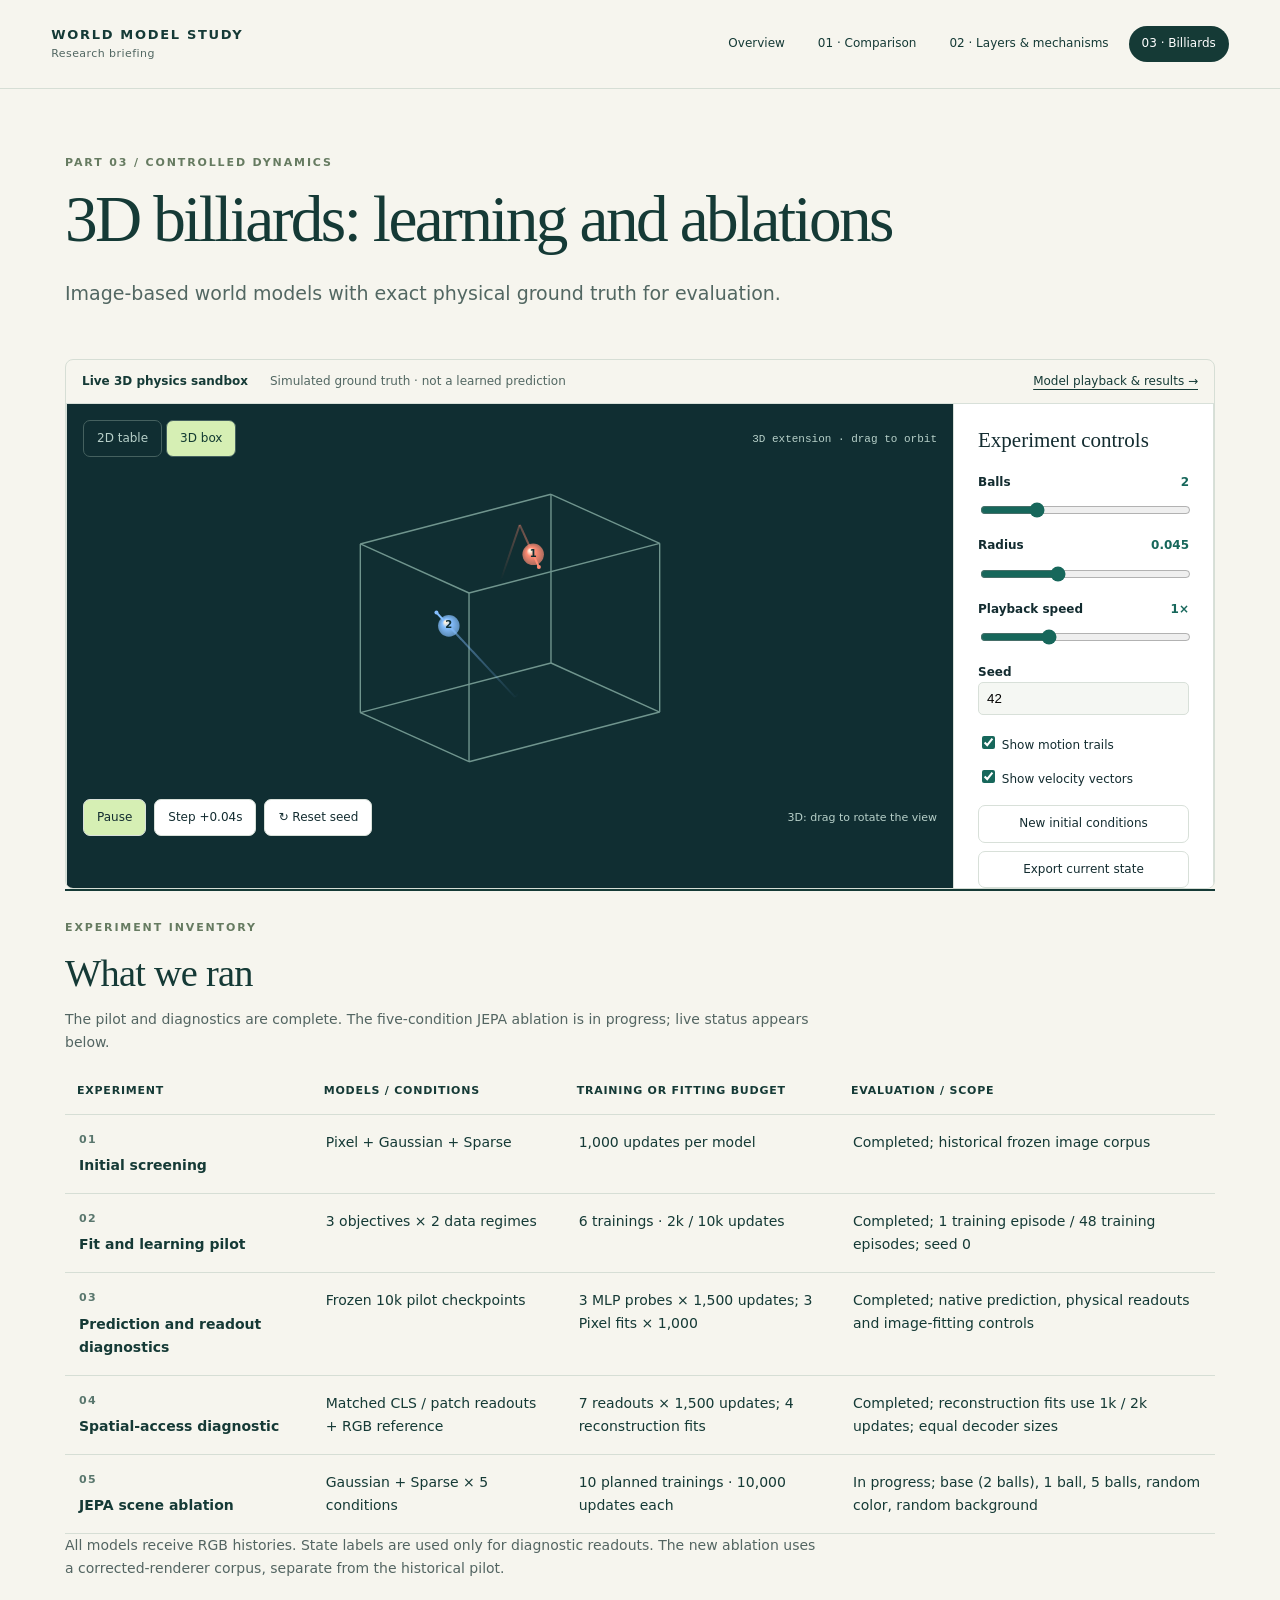
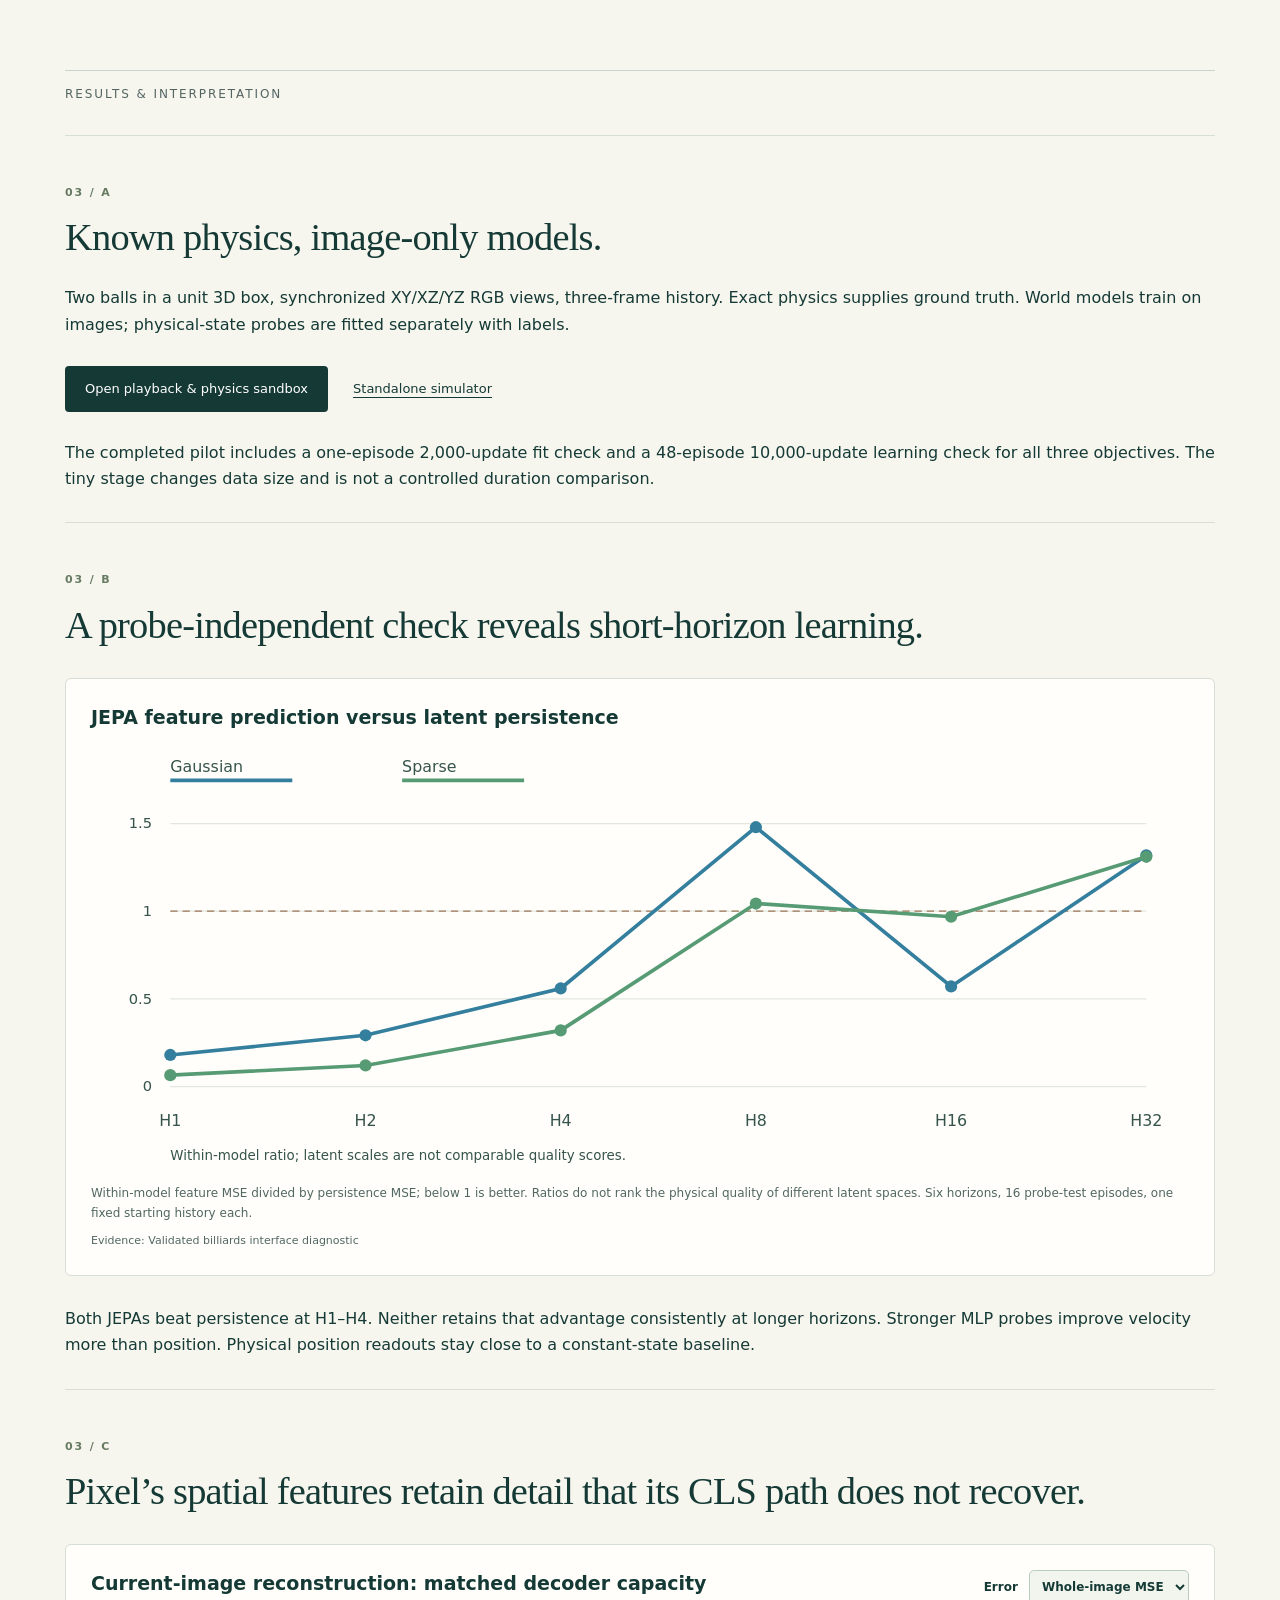
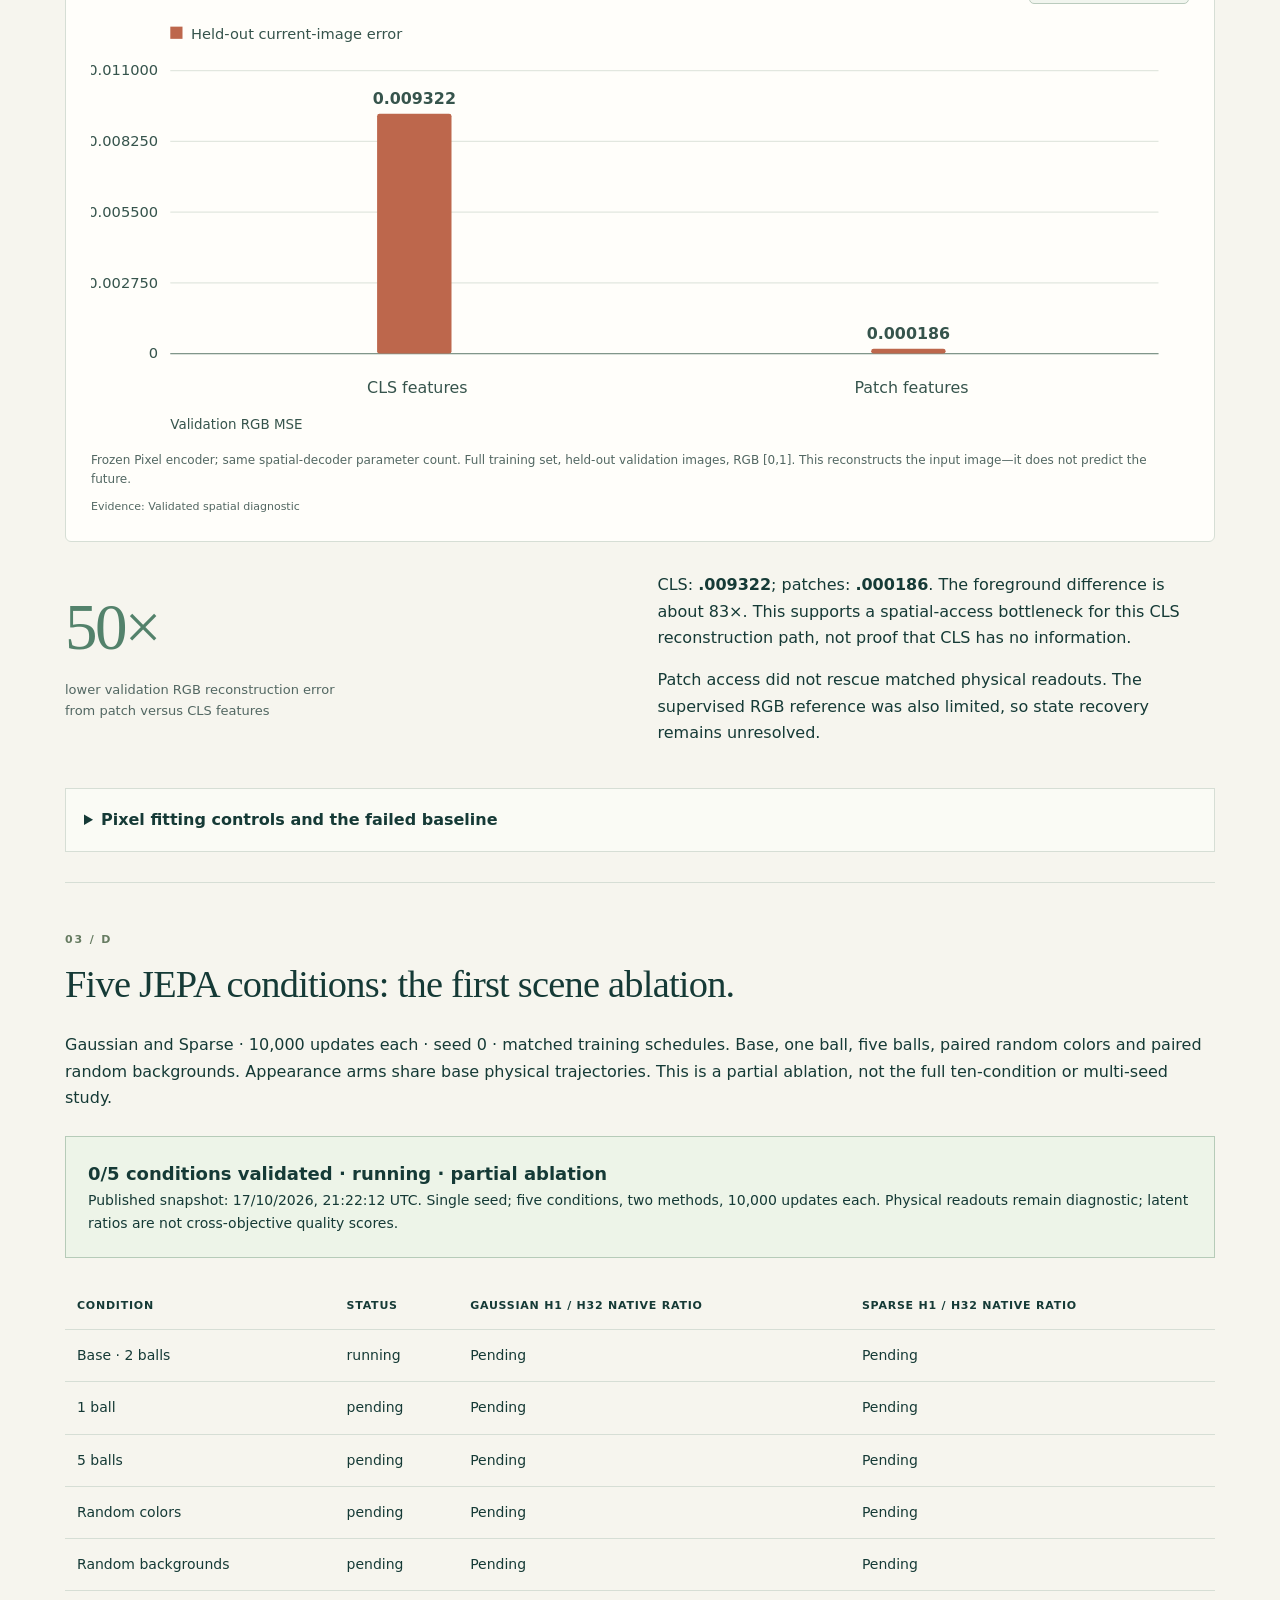
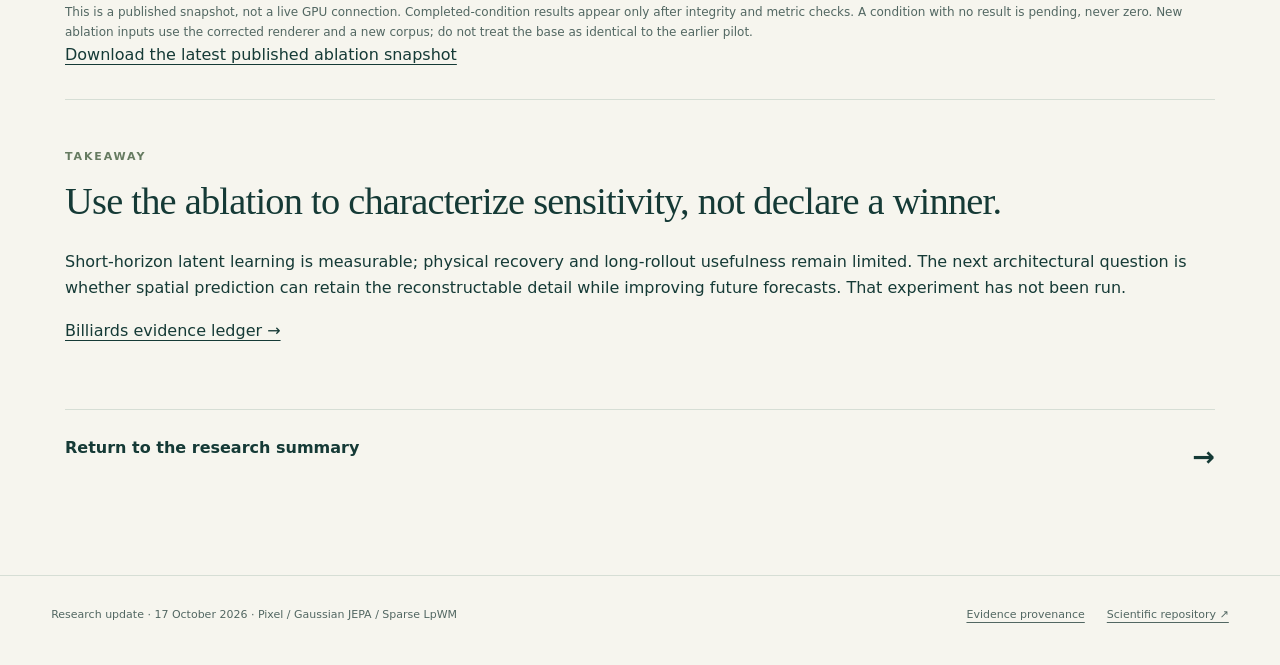
==== commit 09d74d65: "Move live physics from cover to billiards chapter" ====
--- a/demos/billiards/billiards.html
+++ b/demos/billiards/billiards.html
@@ -1 +1 @@
-<!doctype html><html lang="en"><head><meta charset="utf-8"><meta name="viewport" content="width=device-width,initial-scale=1"><title>3D billiards: learning and ablations · World Models</title><link rel="stylesheet" href="review.css"></head><body data-page="billiards"><a class="skip" href="#main">Skip to content</a><header><a class="wordmark" href="index.html">WORLD MODEL STUDY<span>Research briefing</span></a><nav aria-label="Research chapters"><a data-page="index" href="index.html">Overview</a><a data-page="comparison" href="comparison.html">01 · Comparison</a><a data-page="layers" href="layers.html">02 · Layers & mechanisms</a><a data-page="billiards" href="billiards.html">03 · Billiards</a></nav></header><main id="main"><div class="hero"><p class="eyebrow">Part 03 / controlled dynamics</p><h1>3D billiards: learning and ablations</h1><p class="lead">Image-based world models with exact physical ground truth for evaluation.</p></div><section class="run-inventory" aria-label="Experiment inventory"><p class="eyebrow">Experiment inventory</p><h2>What we ran</h2><p class="inventory-note">The pilot and diagnostics are complete. The five-condition JEPA ablation is in progress; live status appears below.</p><div class="table-wrap"><table><thead><tr><th>Experiment</th><th>Models / conditions</th><th>Training or fitting budget</th><th>Evaluation / scope</th></tr></thead><tbody><tr><th scope="row"><span class="run-number">01</span>Initial screening</th><td>Pixel + Gaussian + Sparse</td><td>1,000 updates per model</td><td>Completed; historical frozen image corpus</td></tr><tr><th scope="row"><span class="run-number">02</span>Fit and learning pilot</th><td>3 objectives × 2 data regimes</td><td>6 trainings · 2k / 10k updates</td><td>Completed; 1 training episode / 48 training episodes; seed 0</td></tr><tr><th scope="row"><span class="run-number">03</span>Prediction and readout diagnostics</th><td>Frozen 10k pilot checkpoints</td><td>3 MLP probes × 1,500 updates; 3 Pixel fits × 1,000</td><td>Completed; native prediction, physical readouts and image-fitting controls</td></tr><tr><th scope="row"><span class="run-number">04</span>Spatial-access diagnostic</th><td>Matched CLS / patch readouts + RGB reference</td><td>7 readouts × 1,500 updates; 4 reconstruction fits</td><td>Completed; reconstruction fits use 1k / 2k updates; equal decoder sizes</td></tr><tr><th scope="row"><span class="run-number">05</span>JEPA scene ablation</th><td>Gaussian + Sparse × 5 conditions</td><td>10 planned trainings · 10,000 updates each</td><td>In progress; base (2 balls), 1 ball, 5 balls, random color, random background</td></tr></tbody></table></div><p class="inventory-note">All models receive RGB histories. State labels are used only for diagnostic readouts. The new ablation uses a corrected-renderer corpus, separate from the historical pilot.</p></section><div class="results-divider"><span>Results & interpretation</span></div><section class="chapter-section"><p class="eyebrow">03 / A</p><h2>Known physics, image-only models.</h2><p>Two balls in a unit 3D box, synchronized XY/XZ/YZ RGB views, three-frame history. Exact physics supplies ground truth. World models train on images; physical-state probes are fitted separately with labels.</p><div class="actions"><a class="button" href="research.html">Open playback & physics sandbox</a><a href="simulator.html">Standalone simulator</a></div><p>The completed pilot includes a one-episode 2,000-update fit check and a 48-episode 10,000-update learning check for all three objectives. The tiny stage changes data size and is not a controlled duration comparison.</p></section><section class="chapter-section"><p class="eyebrow">03 / B</p><h2>A probe-independent check reveals short-horizon learning.</h2><article class="chart-card"><div class="chart-heading"><h3>JEPA feature prediction versus latent persistence</h3></div><div id="native" class="chart" aria-live="polite"></div><p class="caption">Within-model feature MSE divided by persistence MSE; below 1 is better. Ratios do not rank the physical quality of different latent spaces. Six horizons, 16 probe-test episodes, one fixed starting history each.</p><p class="source">Evidence: Validated billiards interface diagnostic</p></article><p>Both JEPAs beat persistence at H1–H4. Neither retains that advantage consistently at longer horizons. Stronger MLP probes improve velocity more than position. Physical position readouts stay close to a constant-state baseline.</p></section><section class="chapter-section"><p class="eyebrow">03 / C</p><h2>Pixel’s spatial features retain detail that its CLS path does not recover.</h2><article class="chart-card"><div class="chart-heading"><h3>Current-image reconstruction: matched decoder capacity</h3><label>Error <select id="recon-metric"><option value="mse">Whole-image MSE</option><option value="foreground_mse">Foreground MSE</option></select></label></div><div id="reconstruction" class="chart" aria-live="polite"></div><p class="caption">Frozen Pixel encoder; same spatial-decoder parameter count. Full training set, held-out validation images, RGB [0,1]. This reconstructs the input image—it does not predict the future.</p><p class="source">Evidence: Validated spatial diagnostic</p></article><div class="split"><div class="stat"><strong>50×</strong><span>lower validation RGB reconstruction error from patch versus CLS features</span></div><div><p>CLS: <strong>.009322</strong>; patches: <strong>.000186</strong>. The foreground difference is about 83×. This supports a spatial-access bottleneck for this CLS reconstruction path, not proof that CLS has no information.</p><p>Patch access did not rescue matched physical readouts. The supervised RGB reference was also limited, so state recovery remains unresolved.</p></div></div><details><summary>Pixel fitting controls and the failed baseline</summary><p>At 10k updates, future-image MSE .009202 is about10.7× persistence (.000864). On16 fixed training windows, further end-to-end fitting reaches .003368, decoder-only .007142, and free-code+decoder .003408; persistence is .000652. Those fitting controls are memorization diagnostics, not held-out improvements.</p></details></section><section class="chapter-section"><p class="eyebrow">03 / D</p><h2>Five JEPA conditions: the first scene ablation.</h2><p>Gaussian and Sparse · 10,000 updates each · seed 0 · matched training schedules. Base, one ball, five balls, paired random colors and paired random backgrounds. Appearance arms share base physical trajectories. This is a partial ablation, not the full ten-condition or multi-seed study.</p><div class="run-status" id="run-status">Loading saved run status…</div><div id="ablation-results"></div><p class="caption">This is a published snapshot, not a live GPU connection. Completed-condition results appear only after integrity and metric checks. A condition with no result is pending, never zero. New ablation inputs use the corrected renderer and a new corpus; do not treat the base as identical to the earlier pilot.</p><a href="results/jepa-priority.json">Download the latest published ablation snapshot</a></section><section class="chapter-section"><p class="eyebrow">Takeaway</p><h2>Use the ablation to characterize sensitivity, not declare a winner.</h2><p>Short-horizon latent learning is measurable; physical recovery and long-rollout usefulness remain limited. The next architectural question is whether spatial prediction can retain the reconstructable detail while improving future forecasts. That experiment has not been run.</p><a href="evidence.html#billiards">Billiards evidence ledger →</a></section><a class="next" href="index.html">Return to the research summary <span>→</span></a></main><footer><p>Research update · 17 October 2026 · Pixel / Gaussian JEPA / Sparse LpWM</p><a href="review-data/provenance.json">Evidence provenance</a><a href="https://github.com/henry550xz/jepa-worldmodel-comparison">Scientific repository ↗</a></footer><script type="module" src="review.mjs"></script></body></html>+<!doctype html><html lang="en"><head><meta charset="utf-8"><meta name="viewport" content="width=device-width,initial-scale=1"><title>3D billiards: learning and ablations · World Models</title><link rel="stylesheet" href="review.css"></head><body data-page="billiards"><a class="skip" href="#main">Skip to content</a><header><a class="wordmark" href="index.html">WORLD MODEL STUDY<span>Research briefing</span></a><nav aria-label="Research chapters"><a data-page="index" href="index.html">Overview</a><a data-page="comparison" href="comparison.html">01 · Comparison</a><a data-page="layers" href="layers.html">02 · Layers & mechanisms</a><a data-page="billiards" href="billiards.html">03 · Billiards</a></nav></header><main id="main"><div class="hero"><p class="eyebrow">Part 03 / controlled dynamics</p><h1>3D billiards: learning and ablations</h1><p class="lead">Image-based world models with exact physical ground truth for evaluation.</p></div><section class="live-demo" aria-label="Live physics sandbox"><div class="live-caption"><strong>Live 3D physics sandbox</strong><span>Simulated ground truth · not a learned prediction</span><a href="research.html">Model playback & results →</a></div><iframe src="simulator.html?embed=1" title="Interactive 3D billiards physics sandbox" loading="eager"></iframe></section><section class="run-inventory" aria-label="Experiment inventory"><p class="eyebrow">Experiment inventory</p><h2>What we ran</h2><p class="inventory-note">The pilot and diagnostics are complete. The five-condition JEPA ablation is in progress; live status appears below.</p><div class="table-wrap"><table><thead><tr><th>Experiment</th><th>Models / conditions</th><th>Training or fitting budget</th><th>Evaluation / scope</th></tr></thead><tbody><tr><th scope="row"><span class="run-number">01</span>Initial screening</th><td>Pixel + Gaussian + Sparse</td><td>1,000 updates per model</td><td>Completed; historical frozen image corpus</td></tr><tr><th scope="row"><span class="run-number">02</span>Fit and learning pilot</th><td>3 objectives × 2 data regimes</td><td>6 trainings · 2k / 10k updates</td><td>Completed; 1 training episode / 48 training episodes; seed 0</td></tr><tr><th scope="row"><span class="run-number">03</span>Prediction and readout diagnostics</th><td>Frozen 10k pilot checkpoints</td><td>3 MLP probes × 1,500 updates; 3 Pixel fits × 1,000</td><td>Completed; native prediction, physical readouts and image-fitting controls</td></tr><tr><th scope="row"><span class="run-number">04</span>Spatial-access diagnostic</th><td>Matched CLS / patch readouts + RGB reference</td><td>7 readouts × 1,500 updates; 4 reconstruction fits</td><td>Completed; reconstruction fits use 1k / 2k updates; equal decoder sizes</td></tr><tr><th scope="row"><span class="run-number">05</span>JEPA scene ablation</th><td>Gaussian + Sparse × 5 conditions</td><td>10 planned trainings · 10,000 updates each</td><td>In progress; base (2 balls), 1 ball, 5 balls, random color, random background</td></tr></tbody></table></div><p class="inventory-note">All models receive RGB histories. State labels are used only for diagnostic readouts. The new ablation uses a corrected-renderer corpus, separate from the historical pilot.</p></section><div class="results-divider"><span>Results & interpretation</span></div><section class="chapter-section"><p class="eyebrow">03 / A</p><h2>Known physics, image-only models.</h2><p>Two balls in a unit 3D box, synchronized XY/XZ/YZ RGB views, three-frame history. Exact physics supplies ground truth. World models train on images; physical-state probes are fitted separately with labels.</p><div class="actions"><a class="button" href="research.html">Open playback & physics sandbox</a><a href="simulator.html">Standalone simulator</a></div><p>The completed pilot includes a one-episode 2,000-update fit check and a 48-episode 10,000-update learning check for all three objectives. The tiny stage changes data size and is not a controlled duration comparison.</p></section><section class="chapter-section"><p class="eyebrow">03 / B</p><h2>A probe-independent check reveals short-horizon learning.</h2><article class="chart-card"><div class="chart-heading"><h3>JEPA feature prediction versus latent persistence</h3></div><div id="native" class="chart" aria-live="polite"></div><p class="caption">Within-model feature MSE divided by persistence MSE; below 1 is better. Ratios do not rank the physical quality of different latent spaces. Six horizons, 16 probe-test episodes, one fixed starting history each.</p><p class="source">Evidence: Validated billiards interface diagnostic</p></article><p>Both JEPAs beat persistence at H1–H4. Neither retains that advantage consistently at longer horizons. Stronger MLP probes improve velocity more than position. Physical position readouts stay close to a constant-state baseline.</p></section><section class="chapter-section"><p class="eyebrow">03 / C</p><h2>Pixel’s spatial features retain detail that its CLS path does not recover.</h2><article class="chart-card"><div class="chart-heading"><h3>Current-image reconstruction: matched decoder capacity</h3><label>Error <select id="recon-metric"><option value="mse">Whole-image MSE</option><option value="foreground_mse">Foreground MSE</option></select></label></div><div id="reconstruction" class="chart" aria-live="polite"></div><p class="caption">Frozen Pixel encoder; same spatial-decoder parameter count. Full training set, held-out validation images, RGB [0,1]. This reconstructs the input image—it does not predict the future.</p><p class="source">Evidence: Validated spatial diagnostic</p></article><div class="split"><div class="stat"><strong>50×</strong><span>lower validation RGB reconstruction error from patch versus CLS features</span></div><div><p>CLS: <strong>.009322</strong>; patches: <strong>.000186</strong>. The foreground difference is about 83×. This supports a spatial-access bottleneck for this CLS reconstruction path, not proof that CLS has no information.</p><p>Patch access did not rescue matched physical readouts. The supervised RGB reference was also limited, so state recovery remains unresolved.</p></div></div><details><summary>Pixel fitting controls and the failed baseline</summary><p>At 10k updates, future-image MSE .009202 is about10.7× persistence (.000864). On16 fixed training windows, further end-to-end fitting reaches .003368, decoder-only .007142, and free-code+decoder .003408; persistence is .000652. Those fitting controls are memorization diagnostics, not held-out improvements.</p></details></section><section class="chapter-section"><p class="eyebrow">03 / D</p><h2>Five JEPA conditions: the first scene ablation.</h2><p>Gaussian and Sparse · 10,000 updates each · seed 0 · matched training schedules. Base, one ball, five balls, paired random colors and paired random backgrounds. Appearance arms share base physical trajectories. This is a partial ablation, not the full ten-condition or multi-seed study.</p><div class="run-status" id="run-status">Loading saved run status…</div><div id="ablation-results"></div><p class="caption">This is a published snapshot, not a live GPU connection. Completed-condition results appear only after integrity and metric checks. A condition with no result is pending, never zero. New ablation inputs use the corrected renderer and a new corpus; do not treat the base as identical to the earlier pilot.</p><a href="results/jepa-priority.json">Download the latest published ablation snapshot</a></section><section class="chapter-section"><p class="eyebrow">Takeaway</p><h2>Use the ablation to characterize sensitivity, not declare a winner.</h2><p>Short-horizon latent learning is measurable; physical recovery and long-rollout usefulness remain limited. The next architectural question is whether spatial prediction can retain the reconstructable detail while improving future forecasts. That experiment has not been run.</p><a href="evidence.html#billiards">Billiards evidence ledger →</a></section><a class="next" href="index.html">Return to the research summary <span>→</span></a></main><footer><p>Research update · 17 October 2026 · Pixel / Gaussian JEPA / Sparse LpWM</p><a href="review-data/provenance.json">Evidence provenance</a><a href="https://github.com/henry550xz/jepa-worldmodel-comparison">Scientific repository ↗</a></footer><script type="module" src="review.mjs"></script></body></html>
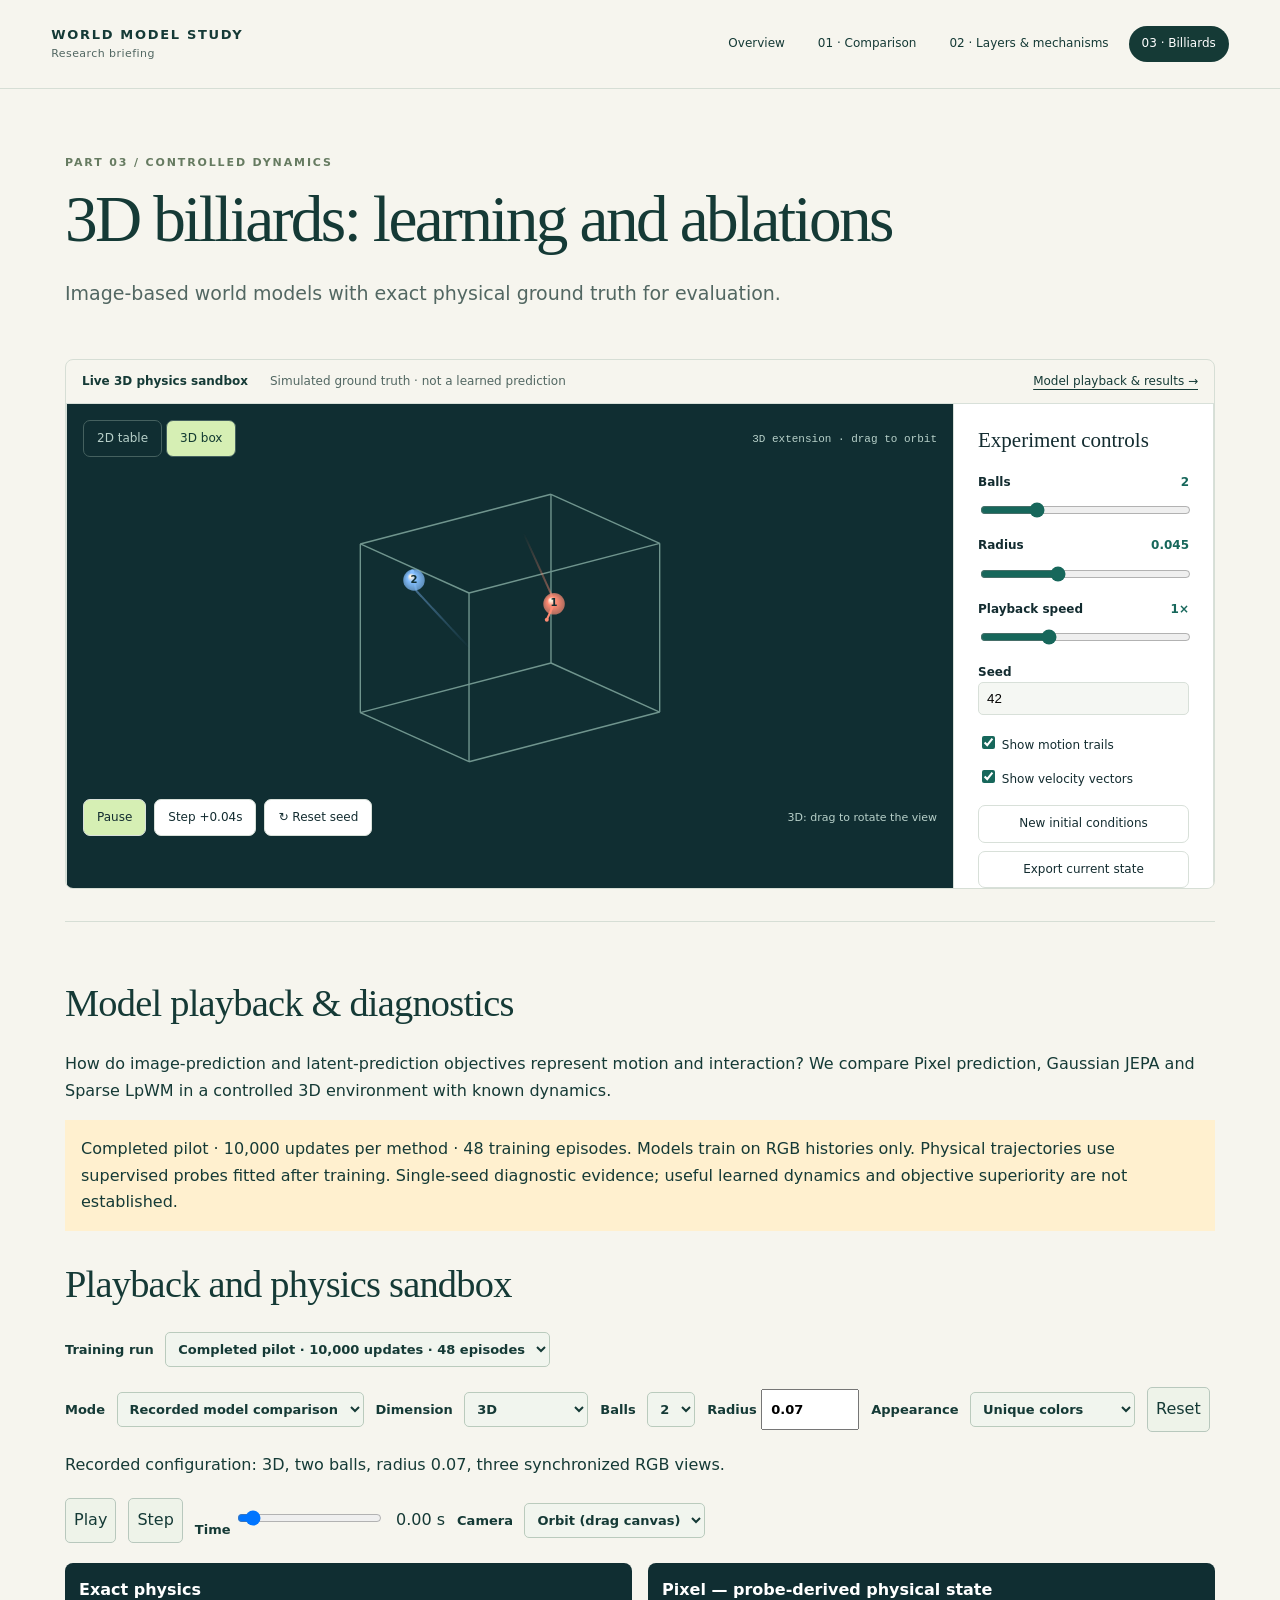
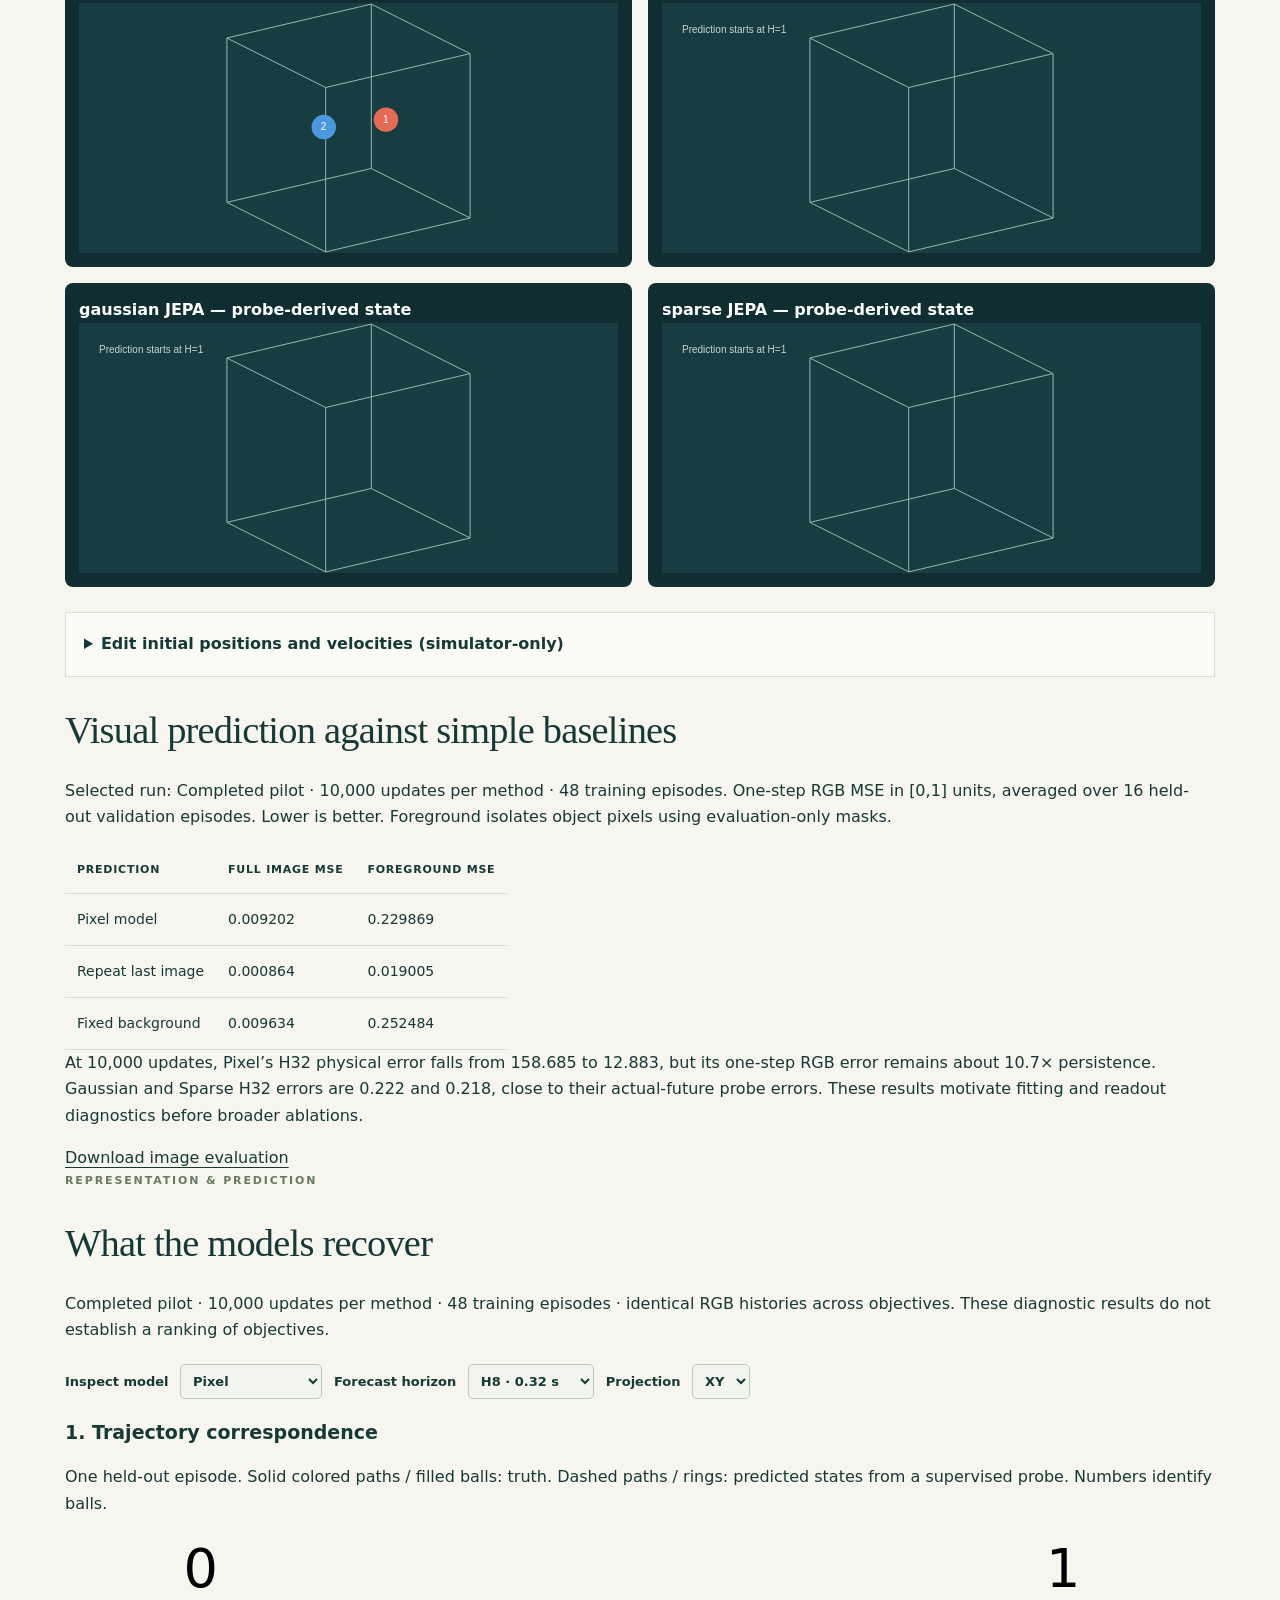
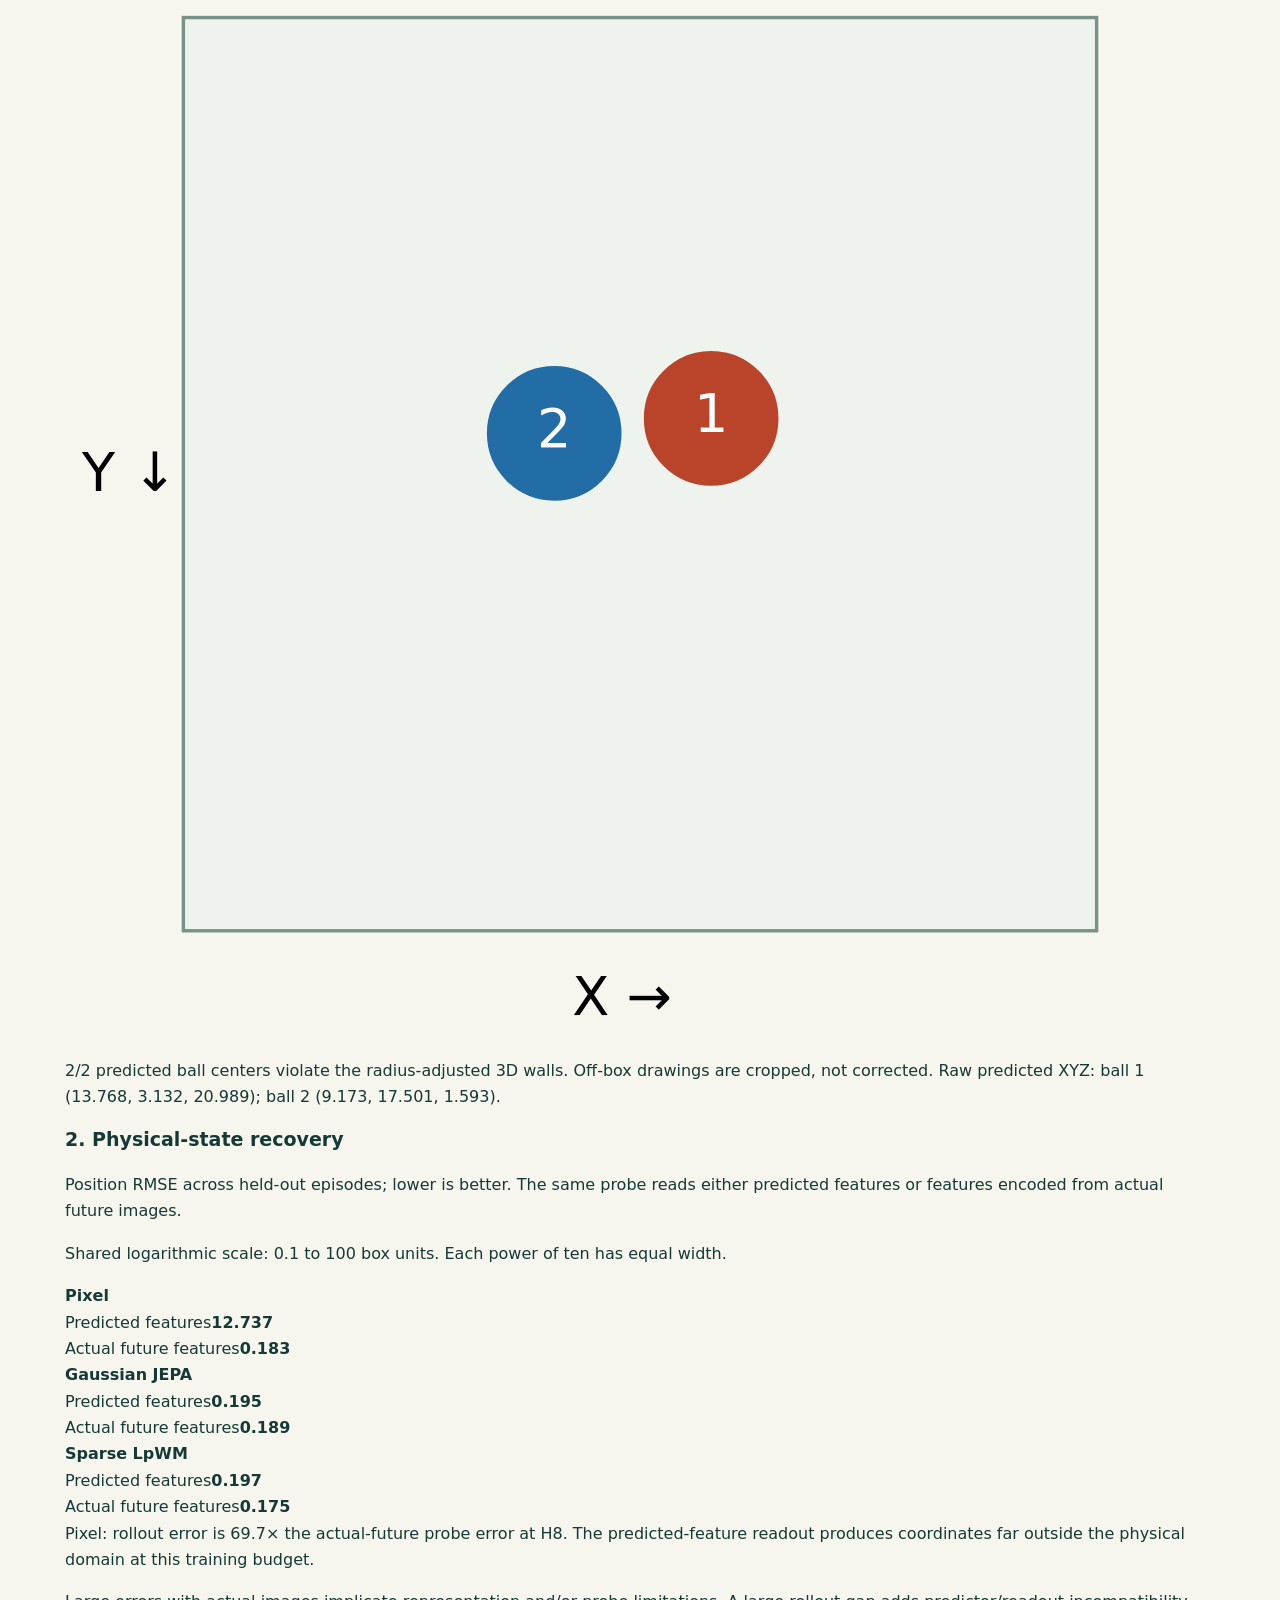
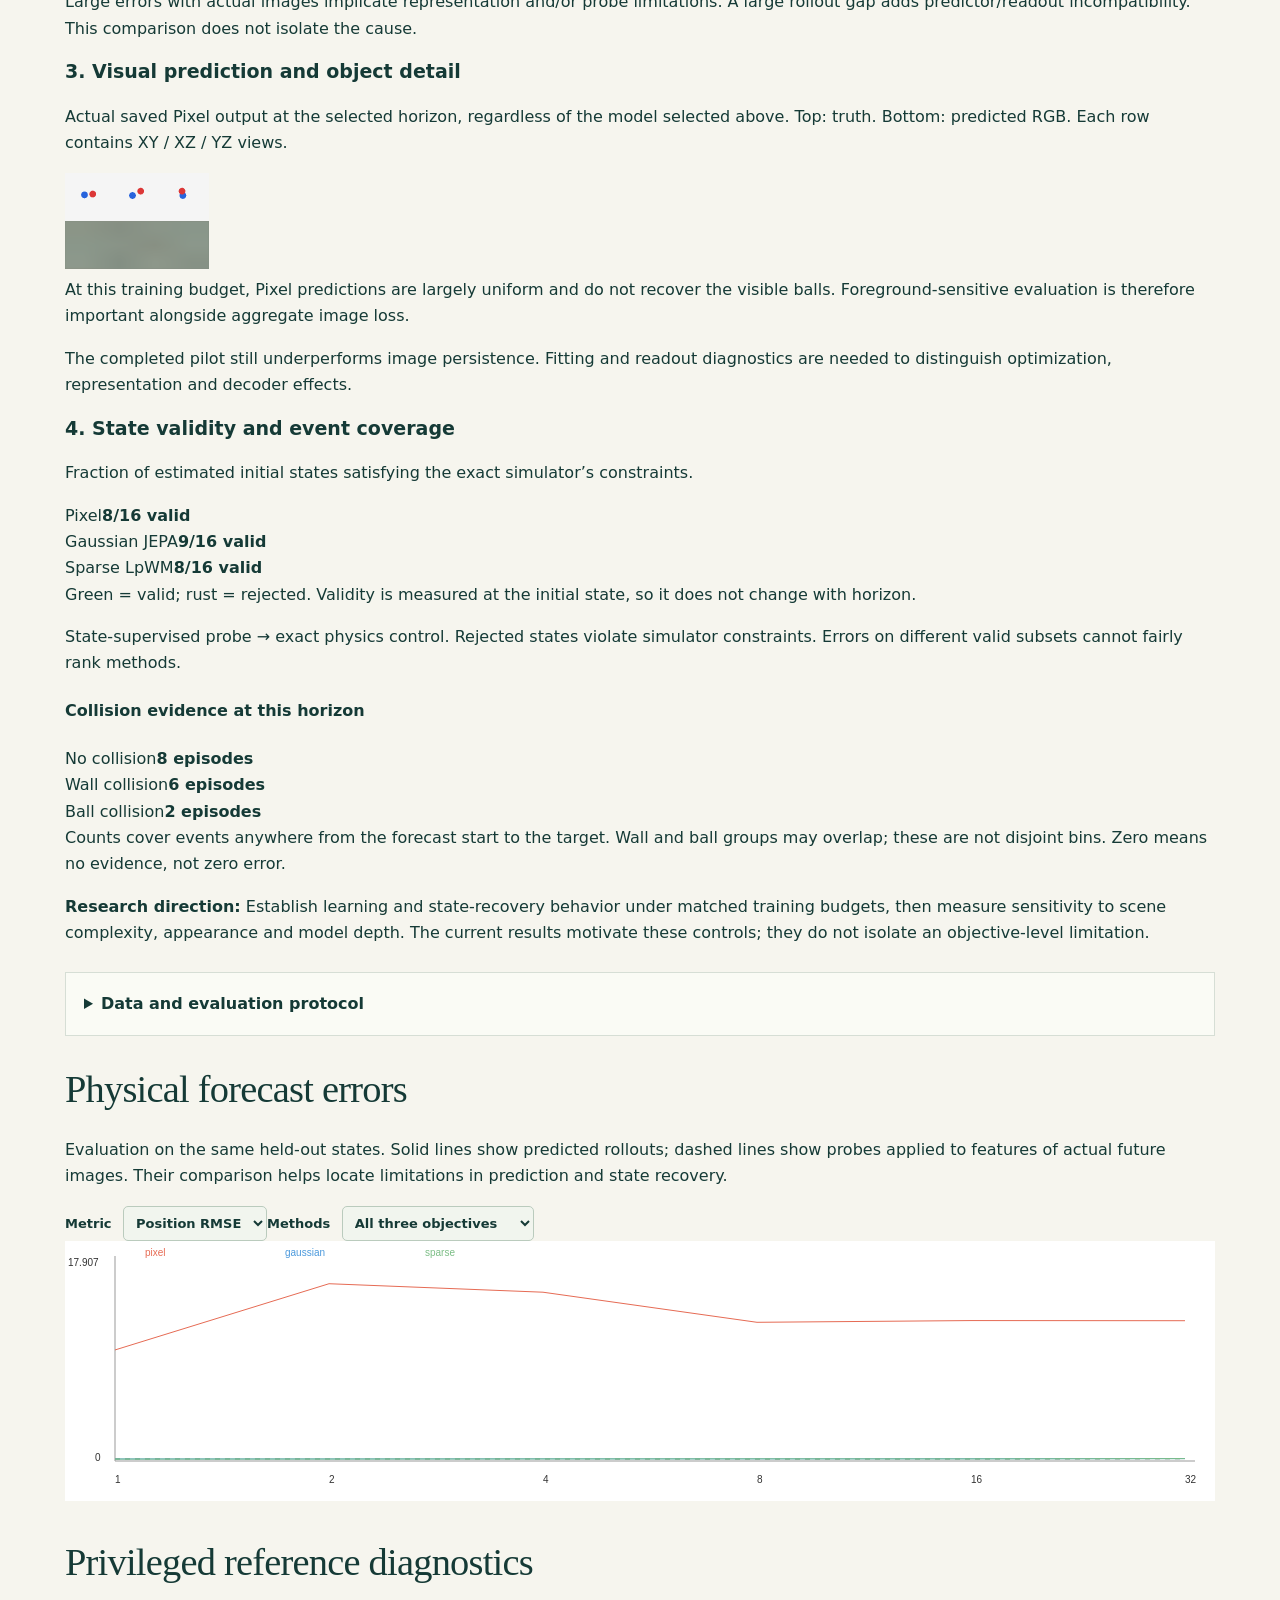
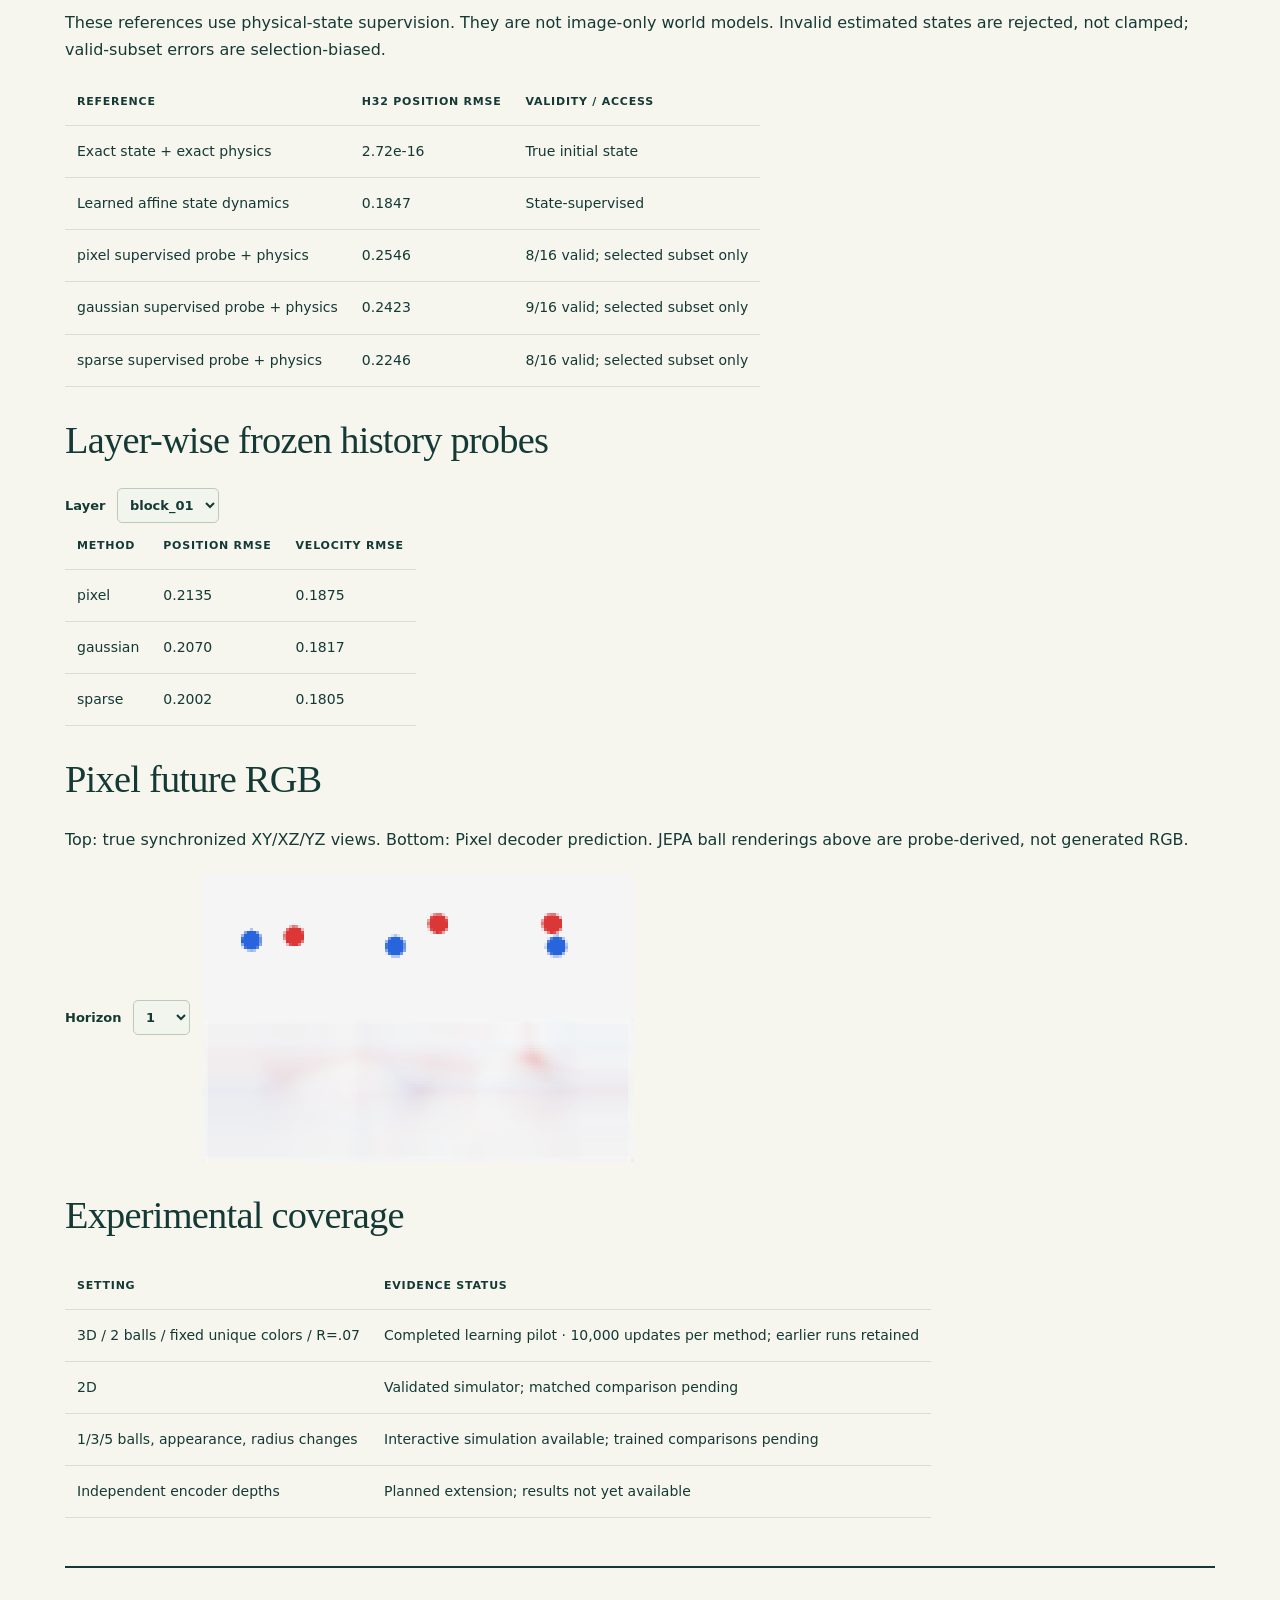
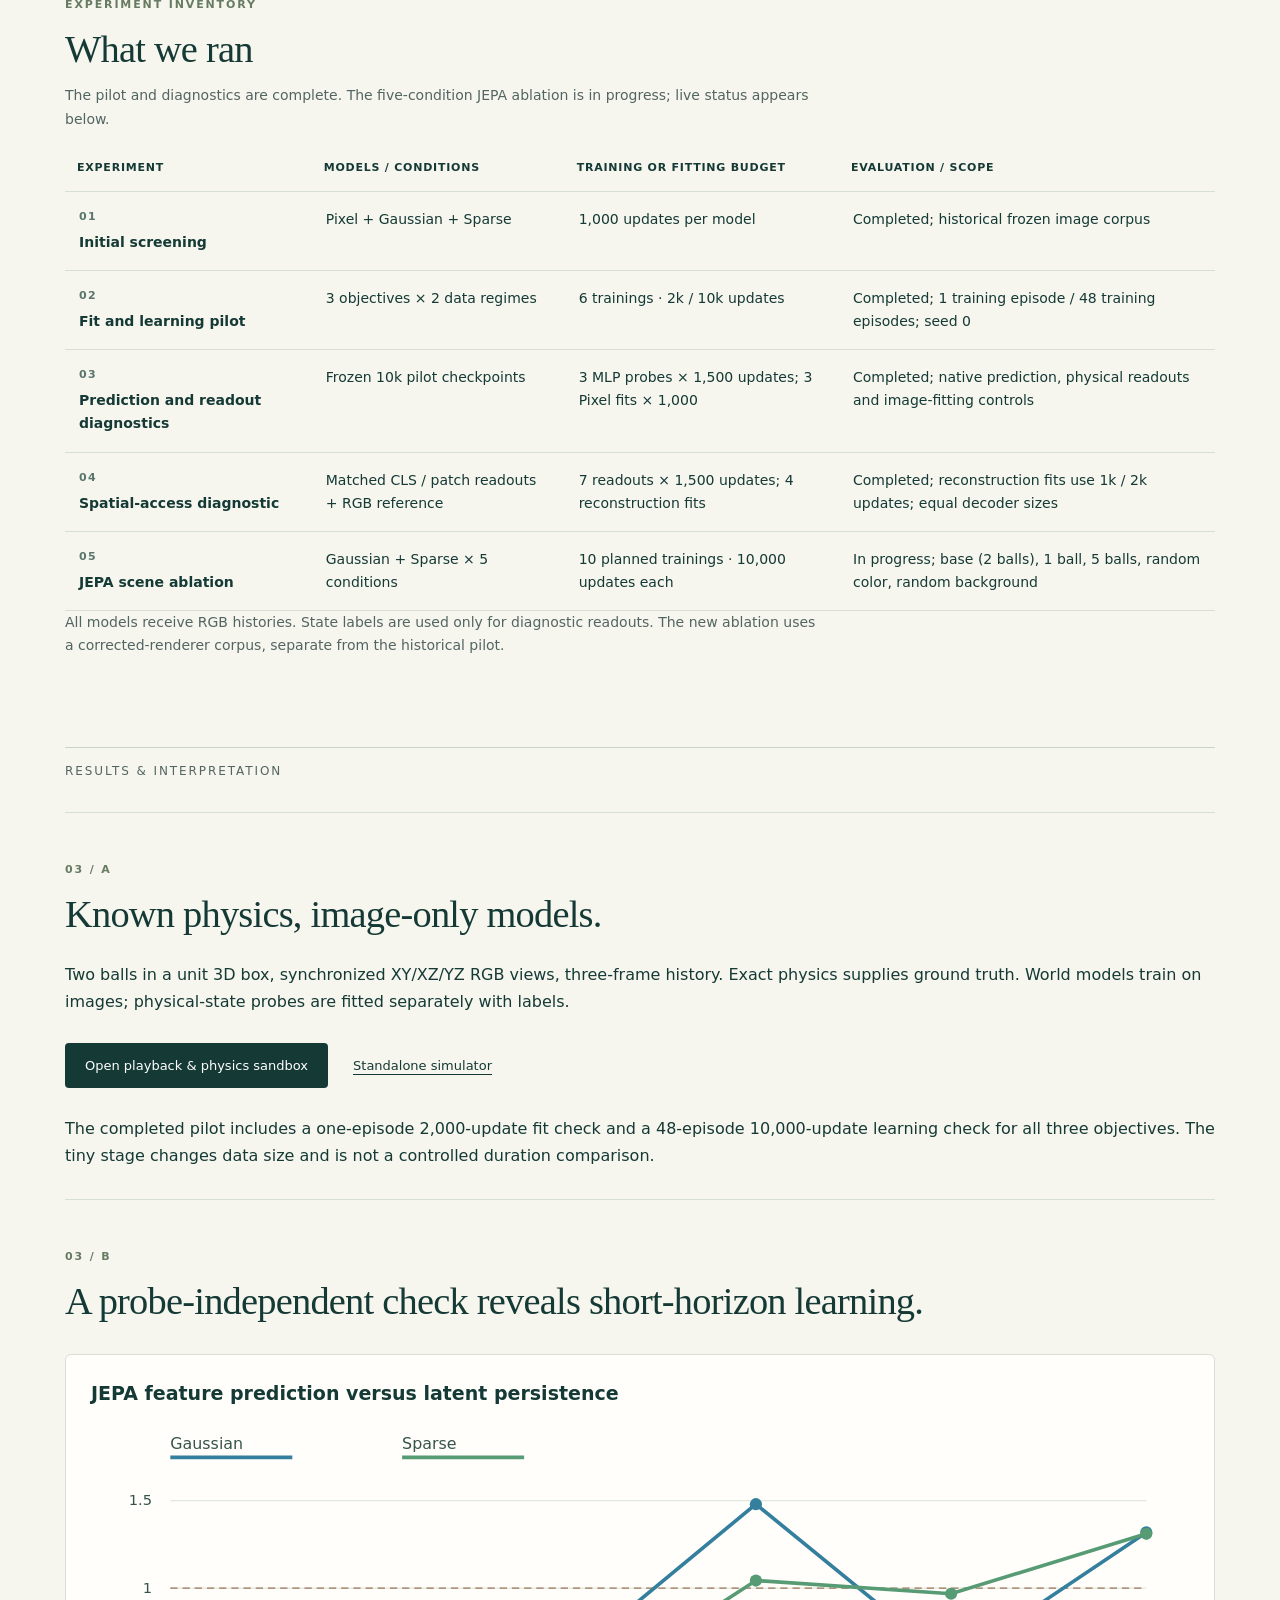
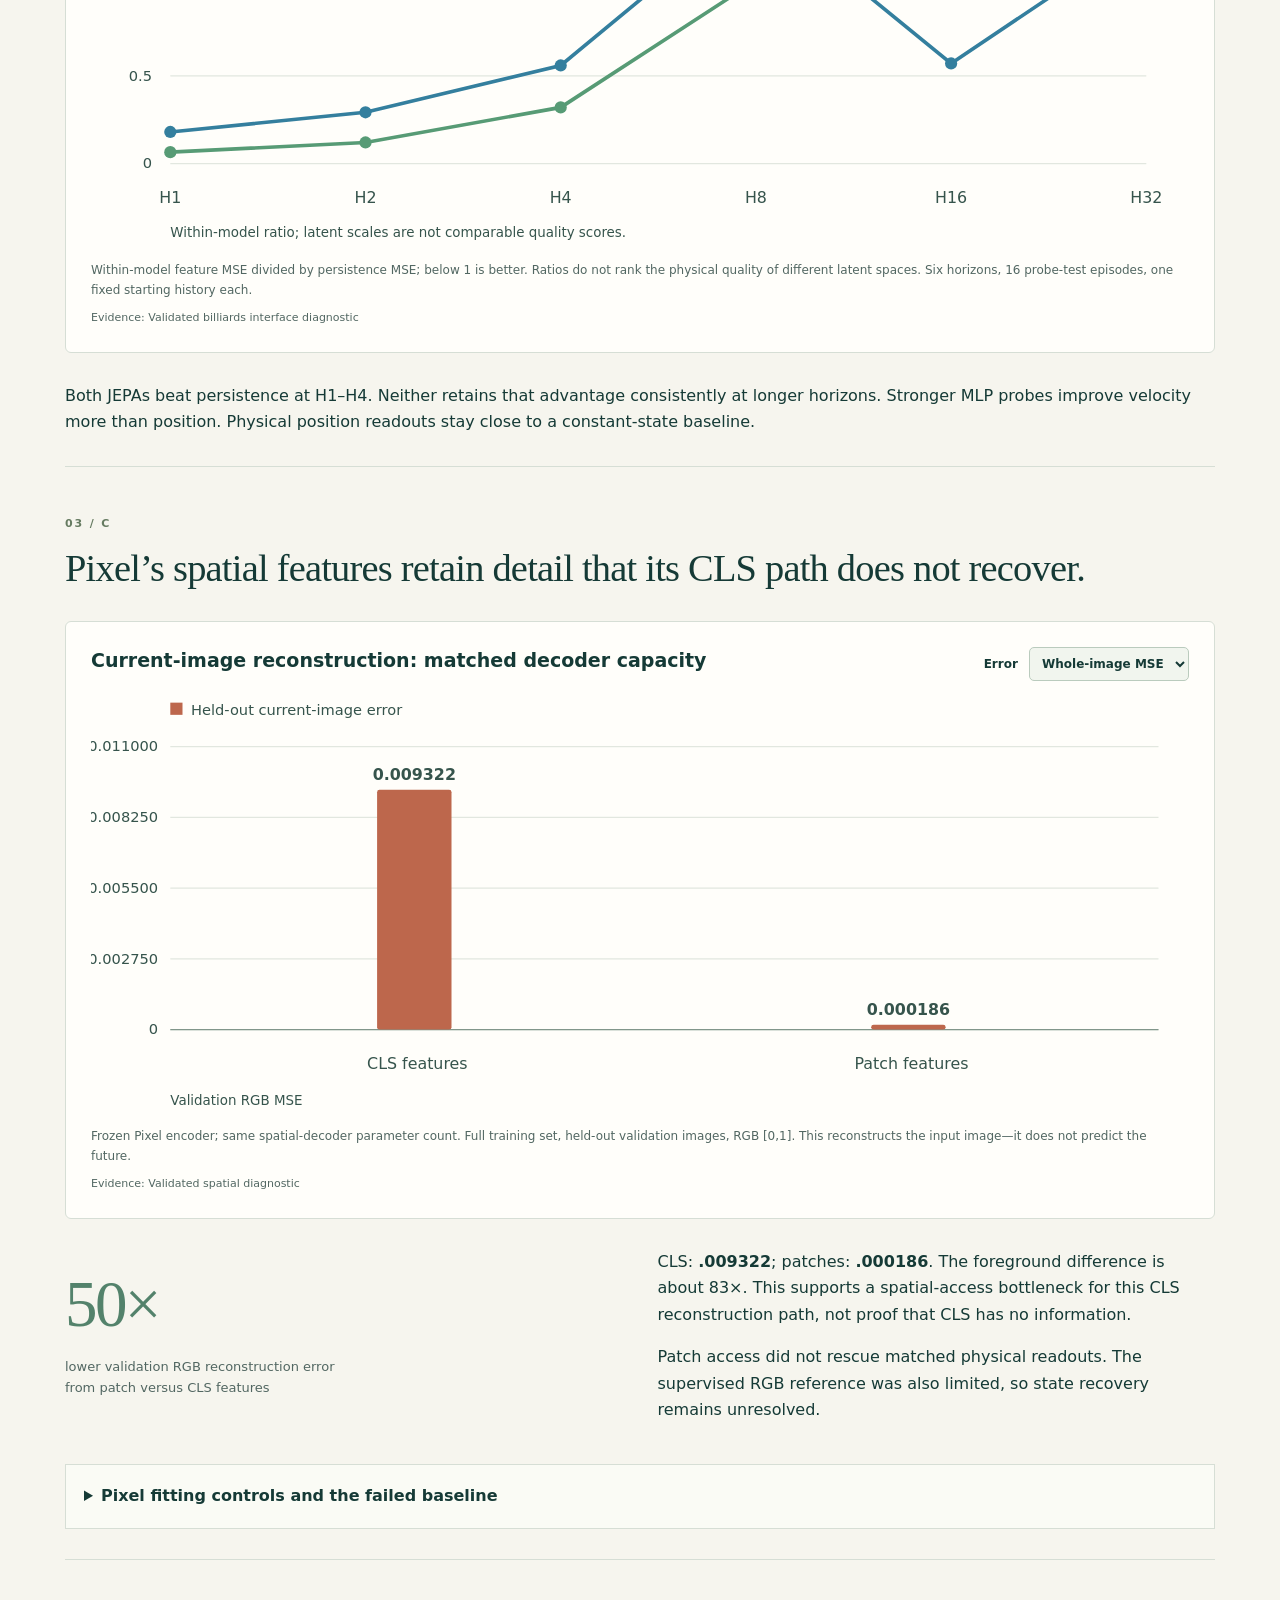
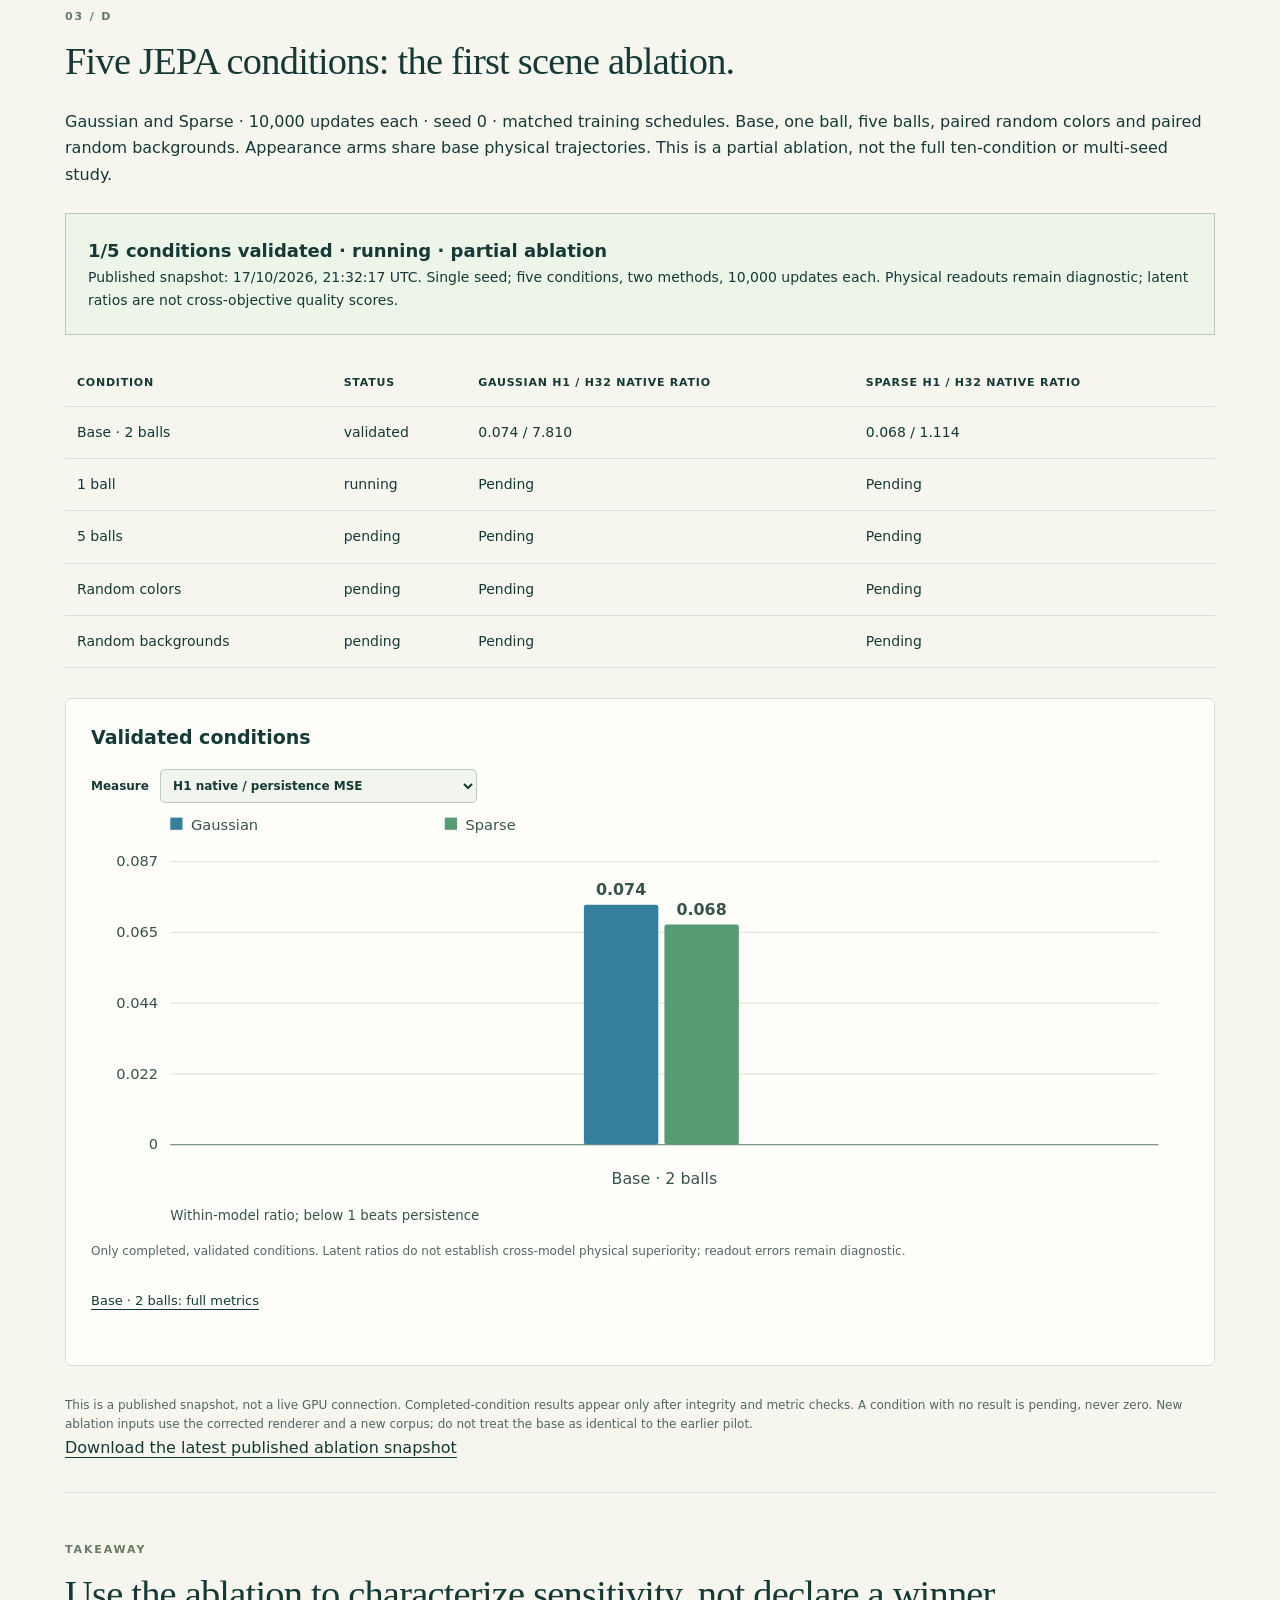
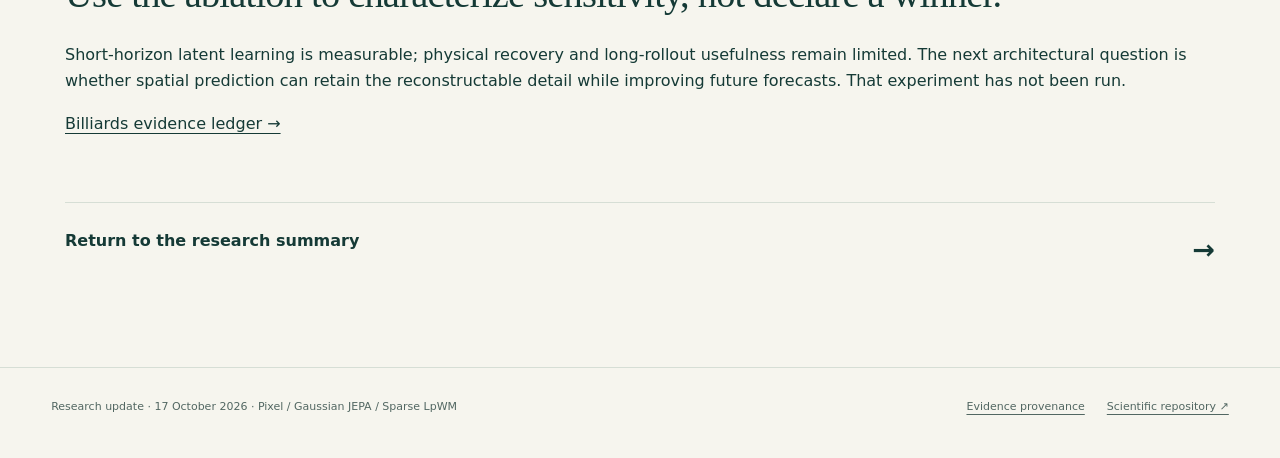
==== commit 93d0615b: "Integrate research dashboard below billiards sandbox and default to 3D" ====
--- a/demos/billiards/billiards.html
+++ b/demos/billiards/billiards.html
@@ -1 +1 @@
-<!doctype html><html lang="en"><head><meta charset="utf-8"><meta name="viewport" content="width=device-width,initial-scale=1"><title>3D billiards: learning and ablations · World Models</title><link rel="stylesheet" href="review.css"></head><body data-page="billiards"><a class="skip" href="#main">Skip to content</a><header><a class="wordmark" href="index.html">WORLD MODEL STUDY<span>Research briefing</span></a><nav aria-label="Research chapters"><a data-page="index" href="index.html">Overview</a><a data-page="comparison" href="comparison.html">01 · Comparison</a><a data-page="layers" href="layers.html">02 · Layers & mechanisms</a><a data-page="billiards" href="billiards.html">03 · Billiards</a></nav></header><main id="main"><div class="hero"><p class="eyebrow">Part 03 / controlled dynamics</p><h1>3D billiards: learning and ablations</h1><p class="lead">Image-based world models with exact physical ground truth for evaluation.</p></div><section class="live-demo" aria-label="Live physics sandbox"><div class="live-caption"><strong>Live 3D physics sandbox</strong><span>Simulated ground truth · not a learned prediction</span><a href="research.html">Model playback & results →</a></div><iframe src="simulator.html?embed=1" title="Interactive 3D billiards physics sandbox" loading="eager"></iframe></section><section class="run-inventory" aria-label="Experiment inventory"><p class="eyebrow">Experiment inventory</p><h2>What we ran</h2><p class="inventory-note">The pilot and diagnostics are complete. The five-condition JEPA ablation is in progress; live status appears below.</p><div class="table-wrap"><table><thead><tr><th>Experiment</th><th>Models / conditions</th><th>Training or fitting budget</th><th>Evaluation / scope</th></tr></thead><tbody><tr><th scope="row"><span class="run-number">01</span>Initial screening</th><td>Pixel + Gaussian + Sparse</td><td>1,000 updates per model</td><td>Completed; historical frozen image corpus</td></tr><tr><th scope="row"><span class="run-number">02</span>Fit and learning pilot</th><td>3 objectives × 2 data regimes</td><td>6 trainings · 2k / 10k updates</td><td>Completed; 1 training episode / 48 training episodes; seed 0</td></tr><tr><th scope="row"><span class="run-number">03</span>Prediction and readout diagnostics</th><td>Frozen 10k pilot checkpoints</td><td>3 MLP probes × 1,500 updates; 3 Pixel fits × 1,000</td><td>Completed; native prediction, physical readouts and image-fitting controls</td></tr><tr><th scope="row"><span class="run-number">04</span>Spatial-access diagnostic</th><td>Matched CLS / patch readouts + RGB reference</td><td>7 readouts × 1,500 updates; 4 reconstruction fits</td><td>Completed; reconstruction fits use 1k / 2k updates; equal decoder sizes</td></tr><tr><th scope="row"><span class="run-number">05</span>JEPA scene ablation</th><td>Gaussian + Sparse × 5 conditions</td><td>10 planned trainings · 10,000 updates each</td><td>In progress; base (2 balls), 1 ball, 5 balls, random color, random background</td></tr></tbody></table></div><p class="inventory-note">All models receive RGB histories. State labels are used only for diagnostic readouts. The new ablation uses a corrected-renderer corpus, separate from the historical pilot.</p></section><div class="results-divider"><span>Results & interpretation</span></div><section class="chapter-section"><p class="eyebrow">03 / A</p><h2>Known physics, image-only models.</h2><p>Two balls in a unit 3D box, synchronized XY/XZ/YZ RGB views, three-frame history. Exact physics supplies ground truth. World models train on images; physical-state probes are fitted separately with labels.</p><div class="actions"><a class="button" href="research.html">Open playback & physics sandbox</a><a href="simulator.html">Standalone simulator</a></div><p>The completed pilot includes a one-episode 2,000-update fit check and a 48-episode 10,000-update learning check for all three objectives. The tiny stage changes data size and is not a controlled duration comparison.</p></section><section class="chapter-section"><p class="eyebrow">03 / B</p><h2>A probe-independent check reveals short-horizon learning.</h2><article class="chart-card"><div class="chart-heading"><h3>JEPA feature prediction versus latent persistence</h3></div><div id="native" class="chart" aria-live="polite"></div><p class="caption">Within-model feature MSE divided by persistence MSE; below 1 is better. Ratios do not rank the physical quality of different latent spaces. Six horizons, 16 probe-test episodes, one fixed starting history each.</p><p class="source">Evidence: Validated billiards interface diagnostic</p></article><p>Both JEPAs beat persistence at H1–H4. Neither retains that advantage consistently at longer horizons. Stronger MLP probes improve velocity more than position. Physical position readouts stay close to a constant-state baseline.</p></section><section class="chapter-section"><p class="eyebrow">03 / C</p><h2>Pixel’s spatial features retain detail that its CLS path does not recover.</h2><article class="chart-card"><div class="chart-heading"><h3>Current-image reconstruction: matched decoder capacity</h3><label>Error <select id="recon-metric"><option value="mse">Whole-image MSE</option><option value="foreground_mse">Foreground MSE</option></select></label></div><div id="reconstruction" class="chart" aria-live="polite"></div><p class="caption">Frozen Pixel encoder; same spatial-decoder parameter count. Full training set, held-out validation images, RGB [0,1]. This reconstructs the input image—it does not predict the future.</p><p class="source">Evidence: Validated spatial diagnostic</p></article><div class="split"><div class="stat"><strong>50×</strong><span>lower validation RGB reconstruction error from patch versus CLS features</span></div><div><p>CLS: <strong>.009322</strong>; patches: <strong>.000186</strong>. The foreground difference is about 83×. This supports a spatial-access bottleneck for this CLS reconstruction path, not proof that CLS has no information.</p><p>Patch access did not rescue matched physical readouts. The supervised RGB reference was also limited, so state recovery remains unresolved.</p></div></div><details><summary>Pixel fitting controls and the failed baseline</summary><p>At 10k updates, future-image MSE .009202 is about10.7× persistence (.000864). On16 fixed training windows, further end-to-end fitting reaches .003368, decoder-only .007142, and free-code+decoder .003408; persistence is .000652. Those fitting controls are memorization diagnostics, not held-out improvements.</p></details></section><section class="chapter-section"><p class="eyebrow">03 / D</p><h2>Five JEPA conditions: the first scene ablation.</h2><p>Gaussian and Sparse · 10,000 updates each · seed 0 · matched training schedules. Base, one ball, five balls, paired random colors and paired random backgrounds. Appearance arms share base physical trajectories. This is a partial ablation, not the full ten-condition or multi-seed study.</p><div class="run-status" id="run-status">Loading saved run status…</div><div id="ablation-results"></div><p class="caption">This is a published snapshot, not a live GPU connection. Completed-condition results appear only after integrity and metric checks. A condition with no result is pending, never zero. New ablation inputs use the corrected renderer and a new corpus; do not treat the base as identical to the earlier pilot.</p><a href="results/jepa-priority.json">Download the latest published ablation snapshot</a></section><section class="chapter-section"><p class="eyebrow">Takeaway</p><h2>Use the ablation to characterize sensitivity, not declare a winner.</h2><p>Short-horizon latent learning is measurable; physical recovery and long-rollout usefulness remain limited. The next architectural question is whether spatial prediction can retain the reconstructable detail while improving future forecasts. That experiment has not been run.</p><a href="evidence.html#billiards">Billiards evidence ledger →</a></section><a class="next" href="index.html">Return to the research summary <span>→</span></a></main><footer><p>Research update · 17 October 2026 · Pixel / Gaussian JEPA / Sparse LpWM</p><a href="review-data/provenance.json">Evidence provenance</a><a href="https://github.com/henry550xz/jepa-worldmodel-comparison">Scientific repository ↗</a></footer><script type="module" src="review.mjs"></script></body></html>+<!doctype html><html lang="en"><head><meta charset="utf-8"><meta name="viewport" content="width=device-width,initial-scale=1"><title>3D billiards: learning and ablations · World Models</title><link rel="stylesheet" href="review.css"></head><body data-page="billiards"><a class="skip" href="#main">Skip to content</a><header><a class="wordmark" href="index.html">WORLD MODEL STUDY<span>Research briefing</span></a><nav aria-label="Research chapters"><a data-page="index" href="index.html">Overview</a><a data-page="comparison" href="comparison.html">01 · Comparison</a><a data-page="layers" href="layers.html">02 · Layers & mechanisms</a><a data-page="billiards" href="billiards.html">03 · Billiards</a></nav></header><main id="main"><div class="hero"><p class="eyebrow">Part 03 / controlled dynamics</p><h1>3D billiards: learning and ablations</h1><p class="lead">Image-based world models with exact physical ground truth for evaluation.</p></div><section class="live-demo" aria-label="Live physics sandbox"><div class="live-caption"><strong>Live 3D physics sandbox</strong><span>Simulated ground truth · not a learned prediction</span><a href="billiards.html#playback">Model playback & results →</a></div><iframe src="simulator.html?embed=1" title="Interactive 3D billiards physics sandbox" loading="eager"></iframe></section><section id="playback" class="research-dashboard"><h2>Model playback & diagnostics</h2><p>How do image-prediction and latent-prediction objectives represent motion and interaction? We compare Pixel prediction, Gaussian JEPA and Sparse LpWM in a controlled 3D environment with known dynamics.</p><p id="status" class="warning">Loading recorded model comparisons…</p><h2>Playback and physics sandbox</h2><label>Training run <select id="run"><option value="learning">Completed pilot · 10,000 updates · 48 episodes</option><option value="tiny">Fit check · 2,000 updates · 1 episode</option><option value="screening">Initial screening · 1,000 updates · 48 episodes</option></select></label><div class="controls"><label>Mode <select id="mode"><option value="results">Recorded model comparison</option><option value="sandbox">Editable physics sandbox</option></select></label><label>Dimension <select id="dim"><option value="3">3D</option><option value="2">2D baseline</option></select></label><label>Balls <select id="balls"><option>1</option><option selected>2</option><option>3</option><option>5</option></select></label><label>Radius <input id="radius" type="number" value="0.07" min="0.02" max="0.12" step="0.01"></label><label>Appearance <select id="appearance"><option value="unique">Unique colors</option><option value="same">Same color</option><option value="background">Dark background</option></select></label><button id="reset">Reset</button></div><p id="scope">Saved results use the exact recorded configuration. Changing a setting switches to simulator-only mode.</p><div class="controls"><button id="play">Play</button><button id="step">Step</button><label>Time <input type="range" id="scrub" min="0" max="32" value="0"></label><output id="time">0.00 s</output><label>Camera <select id="camera"><option value="orbit">Orbit (drag canvas)</option><option value="xy">XY</option><option value="xz">XZ</option><option value="yz">YZ</option></select></label></div><section class="panels" id="panels"></section><p id="events"></p><details><summary>Edit initial positions and velocities (simulator-only)</summary><p>JSON q/v arrays in table units and units/s. Edits reset the trajectory. In XY view, drag a ball to edit x/y; its depth stays fixed.</p><textarea id="state"></textarea><button id="apply">Apply state</button></details><section id="pilot-summary" aria-label="Completed pilot image evaluation"></section><section id="diagnostics" aria-label="Representation and prediction analysis"><p>Loading diagnostic evidence…</p></section><h2>Physical forecast errors</h2><p>Evaluation on the same held-out states. Solid lines show predicted rollouts; dashed lines show probes applied to features of actual future images. Their comparison helps locate limitations in prediction and state recovery.</p><label>Metric <select id="metric"><option value="position_rmse">Position RMSE</option><option value="velocity_rmse">Velocity RMSE</option></select></label><label>Methods <select id="methods"><option value="all">All three objectives</option><option value="jepa">Gaussian and Sparse</option></select></label><canvas id="curve" class="plot"></canvas><h2>Privileged reference diagnostics</h2><p>These references use physical-state supervision. They are not image-only world models. Invalid estimated states are rejected, not clamped; valid-subset errors are selection-biased.</p><div id="references"></div><h2>Layer-wise frozen history probes</h2><label>Layer <select id="probe-layer"></select></label><div id="probe"></div><h2>Pixel future RGB</h2><p>Top: true synchronized XY/XZ/YZ views. Bottom: Pixel decoder prediction. JEPA ball renderings above are probe-derived, not generated RGB.</p><div class="controls"><label>Horizon <select id="horizon"><option>1</option><option>2</option><option>4</option><option>8</option><option>16</option><option>32</option></select></label><img id="pixels" style="width:432px;max-width:100%;image-rendering:pixelated" alt="Ground truth and predicted multiview RGB"></div><h2>Experimental coverage</h2><table><tr><th>Setting</th><th>Evidence status</th></tr><tr><td>3D / 2 balls / fixed unique colors / R=.07</td><td>Completed learning pilot · 10,000 updates per method; earlier runs retained</td></tr><tr><td>2D</td><td>Validated simulator; matched comparison pending</td></tr><tr><td>1/3/5 balls, appearance, radius changes</td><td>Interactive simulation available; trained comparisons pending</td></tr><tr><td>Independent encoder depths</td><td>Planned extension; results not yet available</td></tr></table><p id="error" role="alert"></p></section><section class="run-inventory" aria-label="Experiment inventory"><p class="eyebrow">Experiment inventory</p><h2>What we ran</h2><p class="inventory-note">The pilot and diagnostics are complete. The five-condition JEPA ablation is in progress; live status appears below.</p><div class="table-wrap"><table><thead><tr><th>Experiment</th><th>Models / conditions</th><th>Training or fitting budget</th><th>Evaluation / scope</th></tr></thead><tbody><tr><th scope="row"><span class="run-number">01</span>Initial screening</th><td>Pixel + Gaussian + Sparse</td><td>1,000 updates per model</td><td>Completed; historical frozen image corpus</td></tr><tr><th scope="row"><span class="run-number">02</span>Fit and learning pilot</th><td>3 objectives × 2 data regimes</td><td>6 trainings · 2k / 10k updates</td><td>Completed; 1 training episode / 48 training episodes; seed 0</td></tr><tr><th scope="row"><span class="run-number">03</span>Prediction and readout diagnostics</th><td>Frozen 10k pilot checkpoints</td><td>3 MLP probes × 1,500 updates; 3 Pixel fits × 1,000</td><td>Completed; native prediction, physical readouts and image-fitting controls</td></tr><tr><th scope="row"><span class="run-number">04</span>Spatial-access diagnostic</th><td>Matched CLS / patch readouts + RGB reference</td><td>7 readouts × 1,500 updates; 4 reconstruction fits</td><td>Completed; reconstruction fits use 1k / 2k updates; equal decoder sizes</td></tr><tr><th scope="row"><span class="run-number">05</span>JEPA scene ablation</th><td>Gaussian + Sparse × 5 conditions</td><td>10 planned trainings · 10,000 updates each</td><td>In progress; base (2 balls), 1 ball, 5 balls, random color, random background</td></tr></tbody></table></div><p class="inventory-note">All models receive RGB histories. State labels are used only for diagnostic readouts. The new ablation uses a corrected-renderer corpus, separate from the historical pilot.</p></section><div class="results-divider"><span>Results & interpretation</span></div><section class="chapter-section"><p class="eyebrow">03 / A</p><h2>Known physics, image-only models.</h2><p>Two balls in a unit 3D box, synchronized XY/XZ/YZ RGB views, three-frame history. Exact physics supplies ground truth. World models train on images; physical-state probes are fitted separately with labels.</p><div class="actions"><a class="button" href="billiards.html#playback">Open playback & physics sandbox</a><a href="simulator.html">Standalone simulator</a></div><p>The completed pilot includes a one-episode 2,000-update fit check and a 48-episode 10,000-update learning check for all three objectives. The tiny stage changes data size and is not a controlled duration comparison.</p></section><section class="chapter-section"><p class="eyebrow">03 / B</p><h2>A probe-independent check reveals short-horizon learning.</h2><article class="chart-card"><div class="chart-heading"><h3>JEPA feature prediction versus latent persistence</h3></div><div id="native" class="chart" aria-live="polite"></div><p class="caption">Within-model feature MSE divided by persistence MSE; below 1 is better. Ratios do not rank the physical quality of different latent spaces. Six horizons, 16 probe-test episodes, one fixed starting history each.</p><p class="source">Evidence: Validated billiards interface diagnostic</p></article><p>Both JEPAs beat persistence at H1–H4. Neither retains that advantage consistently at longer horizons. Stronger MLP probes improve velocity more than position. Physical position readouts stay close to a constant-state baseline.</p></section><section class="chapter-section"><p class="eyebrow">03 / C</p><h2>Pixel’s spatial features retain detail that its CLS path does not recover.</h2><article class="chart-card"><div class="chart-heading"><h3>Current-image reconstruction: matched decoder capacity</h3><label>Error <select id="recon-metric"><option value="mse">Whole-image MSE</option><option value="foreground_mse">Foreground MSE</option></select></label></div><div id="reconstruction" class="chart" aria-live="polite"></div><p class="caption">Frozen Pixel encoder; same spatial-decoder parameter count. Full training set, held-out validation images, RGB [0,1]. This reconstructs the input image—it does not predict the future.</p><p class="source">Evidence: Validated spatial diagnostic</p></article><div class="split"><div class="stat"><strong>50×</strong><span>lower validation RGB reconstruction error from patch versus CLS features</span></div><div><p>CLS: <strong>.009322</strong>; patches: <strong>.000186</strong>. The foreground difference is about 83×. This supports a spatial-access bottleneck for this CLS reconstruction path, not proof that CLS has no information.</p><p>Patch access did not rescue matched physical readouts. The supervised RGB reference was also limited, so state recovery remains unresolved.</p></div></div><details><summary>Pixel fitting controls and the failed baseline</summary><p>At 10k updates, future-image MSE .009202 is about10.7× persistence (.000864). On16 fixed training windows, further end-to-end fitting reaches .003368, decoder-only .007142, and free-code+decoder .003408; persistence is .000652. Those fitting controls are memorization diagnostics, not held-out improvements.</p></details></section><section class="chapter-section"><p class="eyebrow">03 / D</p><h2>Five JEPA conditions: the first scene ablation.</h2><p>Gaussian and Sparse · 10,000 updates each · seed 0 · matched training schedules. Base, one ball, five balls, paired random colors and paired random backgrounds. Appearance arms share base physical trajectories. This is a partial ablation, not the full ten-condition or multi-seed study.</p><div class="run-status" id="run-status">Loading saved run status…</div><div id="ablation-results"></div><p class="caption">This is a published snapshot, not a live GPU connection. Completed-condition results appear only after integrity and metric checks. A condition with no result is pending, never zero. New ablation inputs use the corrected renderer and a new corpus; do not treat the base as identical to the earlier pilot.</p><a href="results/jepa-priority.json">Download the latest published ablation snapshot</a></section><section class="chapter-section"><p class="eyebrow">Takeaway</p><h2>Use the ablation to characterize sensitivity, not declare a winner.</h2><p>Short-horizon latent learning is measurable; physical recovery and long-rollout usefulness remain limited. The next architectural question is whether spatial prediction can retain the reconstructable detail while improving future forecasts. That experiment has not been run.</p><a href="evidence.html#billiards">Billiards evidence ledger →</a></section><a class="next" href="index.html">Return to the research summary <span>→</span></a></main><footer><p>Research update · 17 October 2026 · Pixel / Gaussian JEPA / Sparse LpWM</p><a href="review-data/provenance.json">Evidence provenance</a><a href="https://github.com/henry550xz/jepa-worldmodel-comparison">Scientific repository ↗</a></footer><script type="module" src="review.mjs"></script><script type="module" src="research.mjs"></script></body></html>
--- a/demos/billiards/review.css
+++ b/demos/billiards/review.css
@@ -10,3 +10,8 @@
 .hero{padding-bottom:30px}.chapter-card h3{font-size:26px}
 
 .landing-hero{padding:26px 0 18px}.landing-hero h1{font-size:clamp(30px,4vw,48px);margin:8px 0}.landing-hero .lead{margin-bottom:0;font-size:16px}.live-demo{border:1px solid var(--line);border-radius:8px;overflow:hidden}.live-caption{display:flex;align-items:center;flex-wrap:wrap;gap:10px 22px;padding:12px 16px;font-size:12px}.live-caption span{color:var(--muted)}.live-caption a{margin-left:auto}.live-demo iframe{display:block;width:100%;height:485px;border:0}.run-inventory tbody th{text-transform:none;letter-spacing:normal;font-size:14px}@media(max-width:760px){.landing-hero{padding-top:18px}.live-demo iframe{height:445px}.live-caption a{margin-left:0}.landing-hero .eyebrow{margin:0}}
+
+.research-dashboard{margin:32px 0 48px;padding-top:28px;border-top:1px solid var(--line);scroll-margin-top:20px}
+.research-dashboard .panels{display:grid;grid-template-columns:repeat(2,minmax(0,1fr));gap:16px}.research-dashboard .panel{background:#102e32;color:white;padding:14px;border-radius:8px}.research-dashboard .panel canvas{display:block;width:100%;height:250px;touch-action:none}
+.research-dashboard select,.research-dashboard input,.research-dashboard button,.research-dashboard textarea{font:inherit;padding:8px;max-width:100%}.research-dashboard button{cursor:pointer;background:#eef3e9;border:1px solid #b8c8bd;border-radius:5px;color:var(--ink)}
+.research-dashboard .controls{display:flex;flex-wrap:wrap;gap:12px;align-items:center;margin:20px 0}.research-dashboard .warning{background:#fff0cf;padding:16px}.research-dashboard textarea{width:100%;height:120px}.research-dashboard .plot{width:100%;height:260px;background:white}.research-dashboard .hidden{display:none}.research-dashboard h2{margin-top:30px}.research-dashboard table{display:block;overflow:auto}.research-dashboard label{font-size:13px}.research-dashboard .controls label{max-width:100%}@media(max-width:700px){.research-dashboard .panels{grid-template-columns:1fr}}
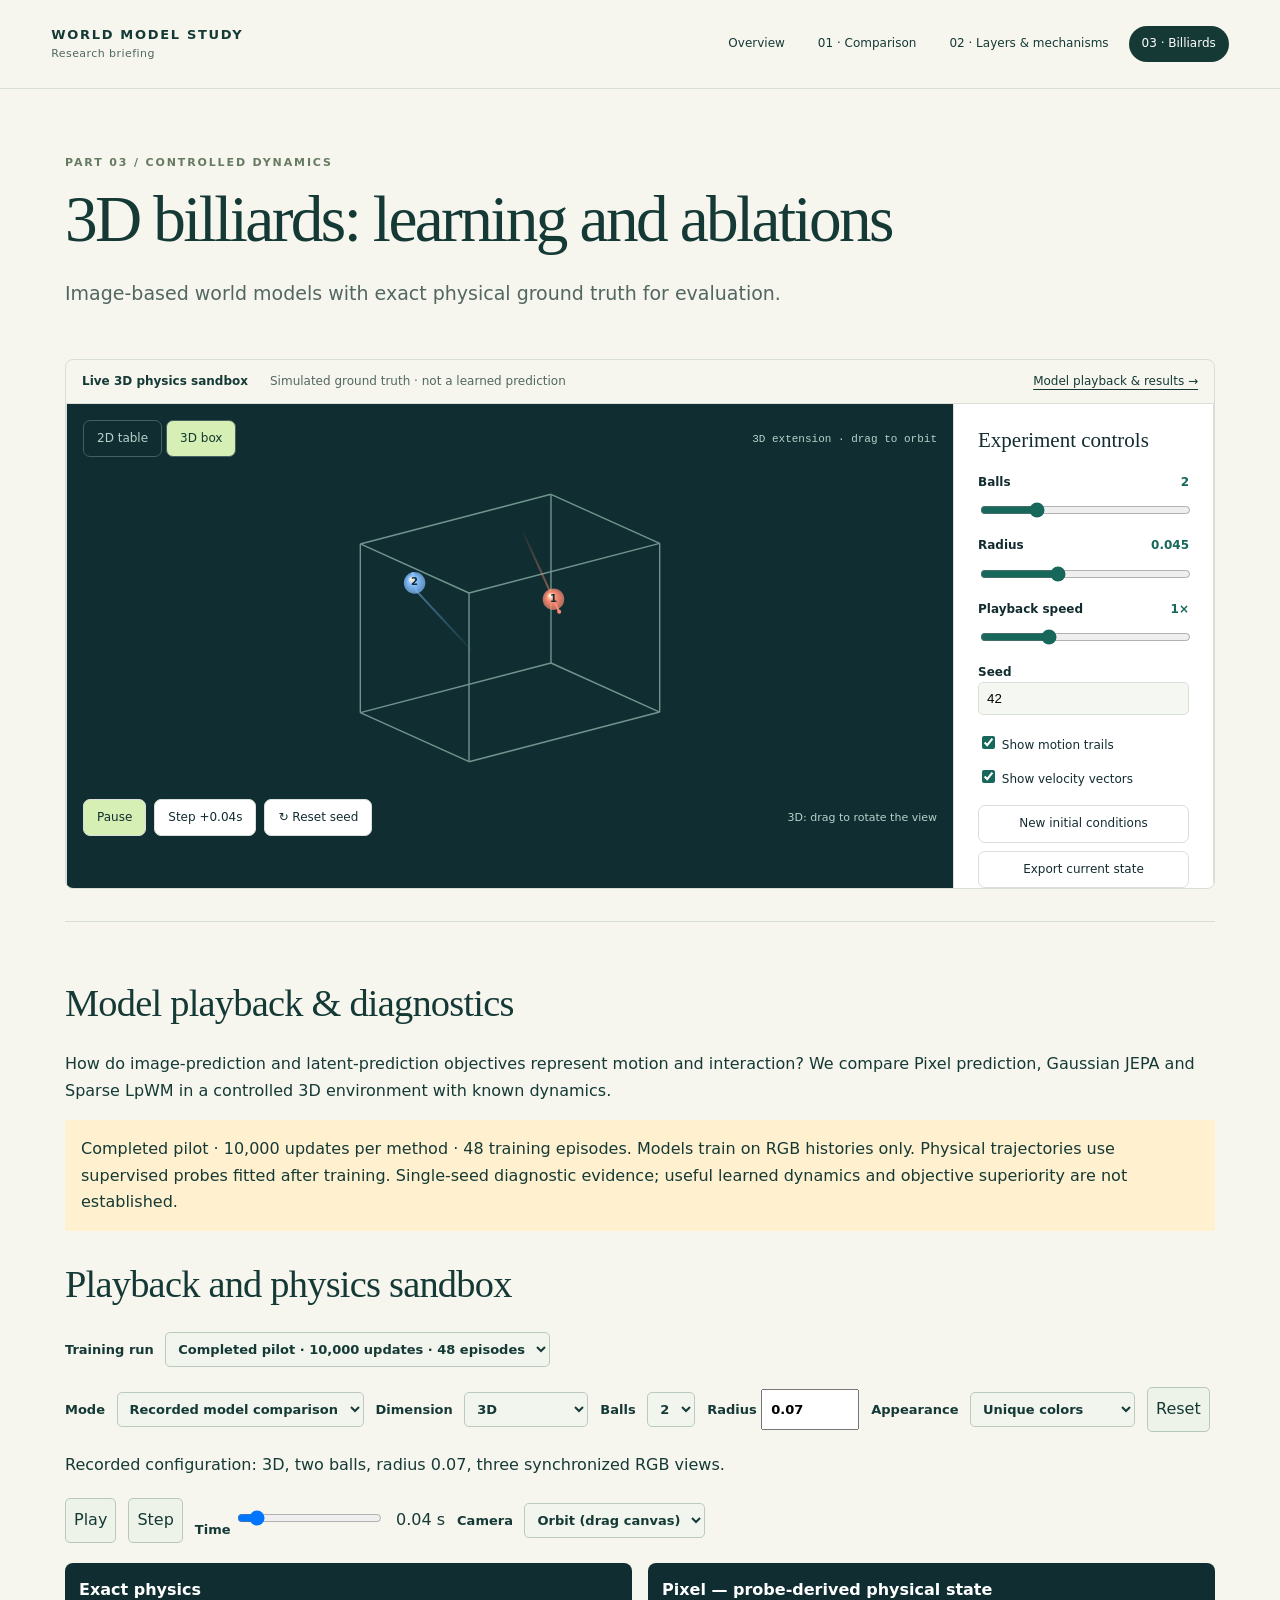
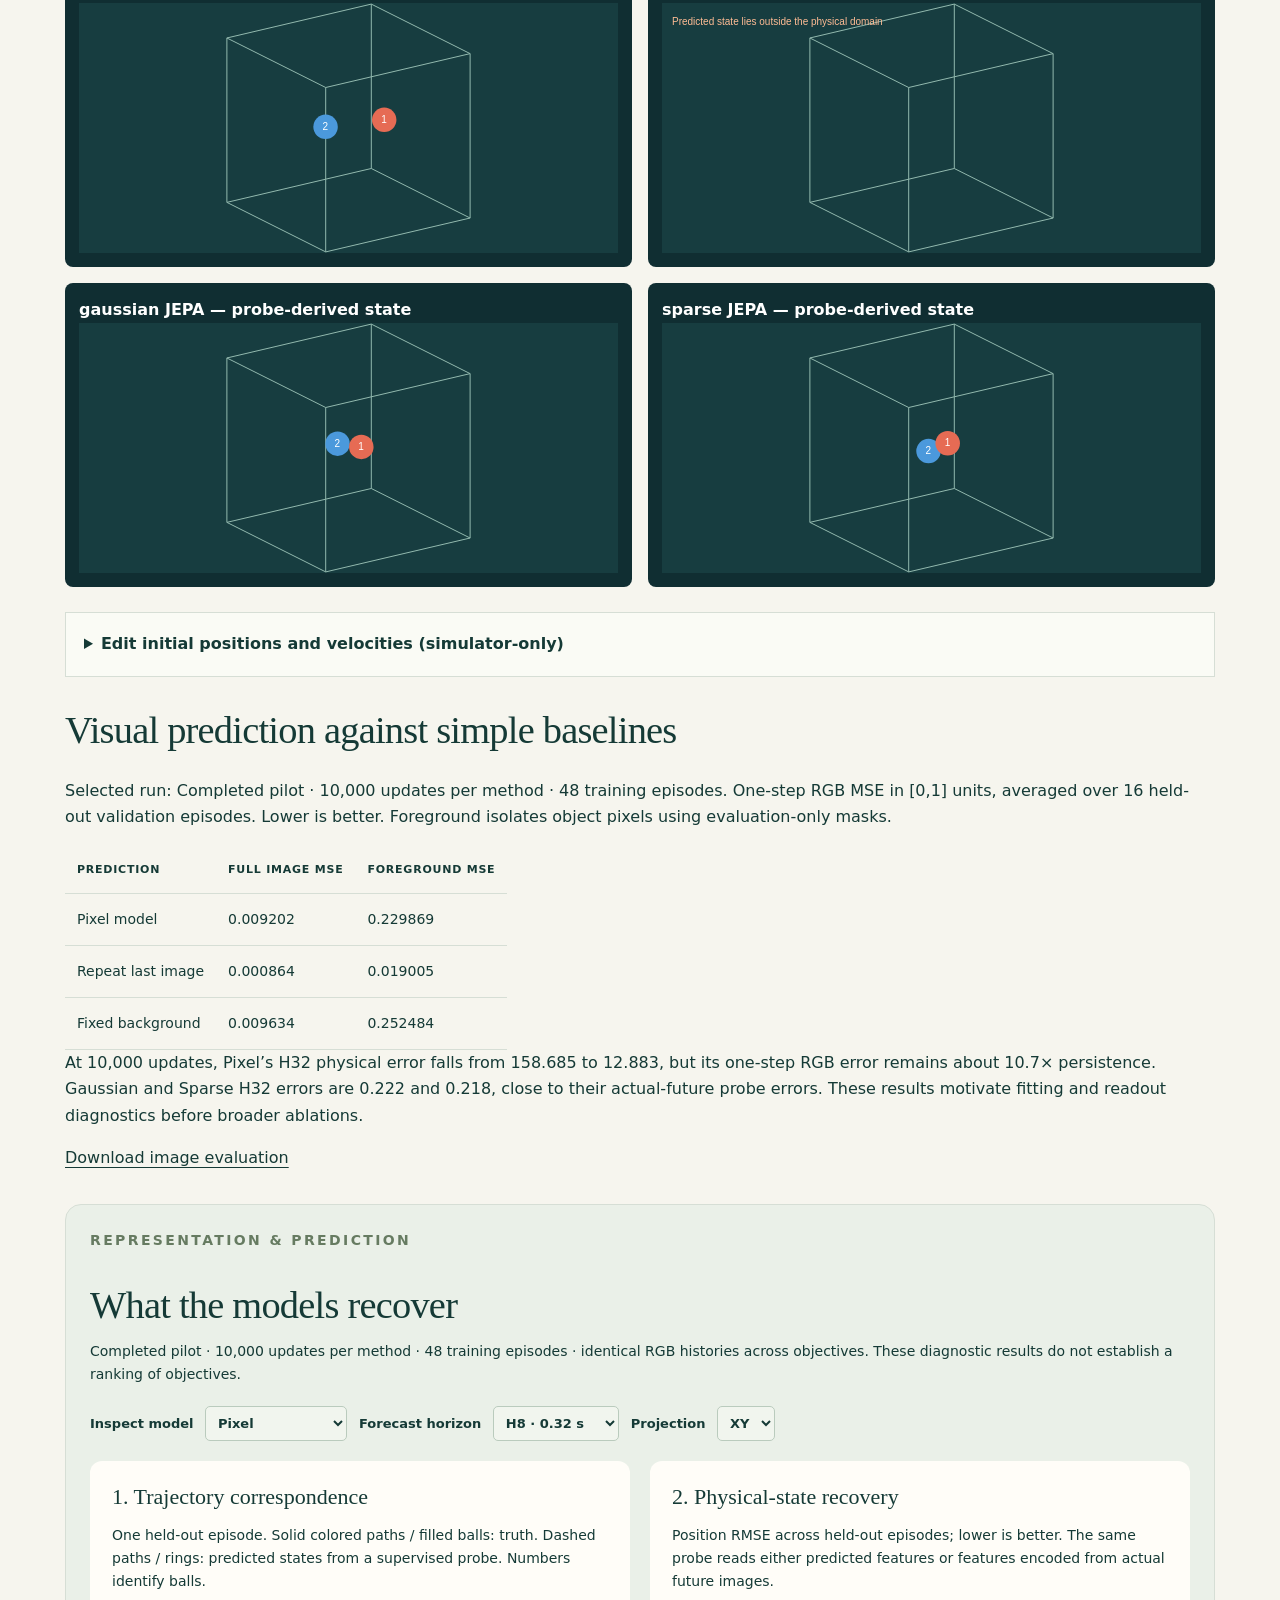
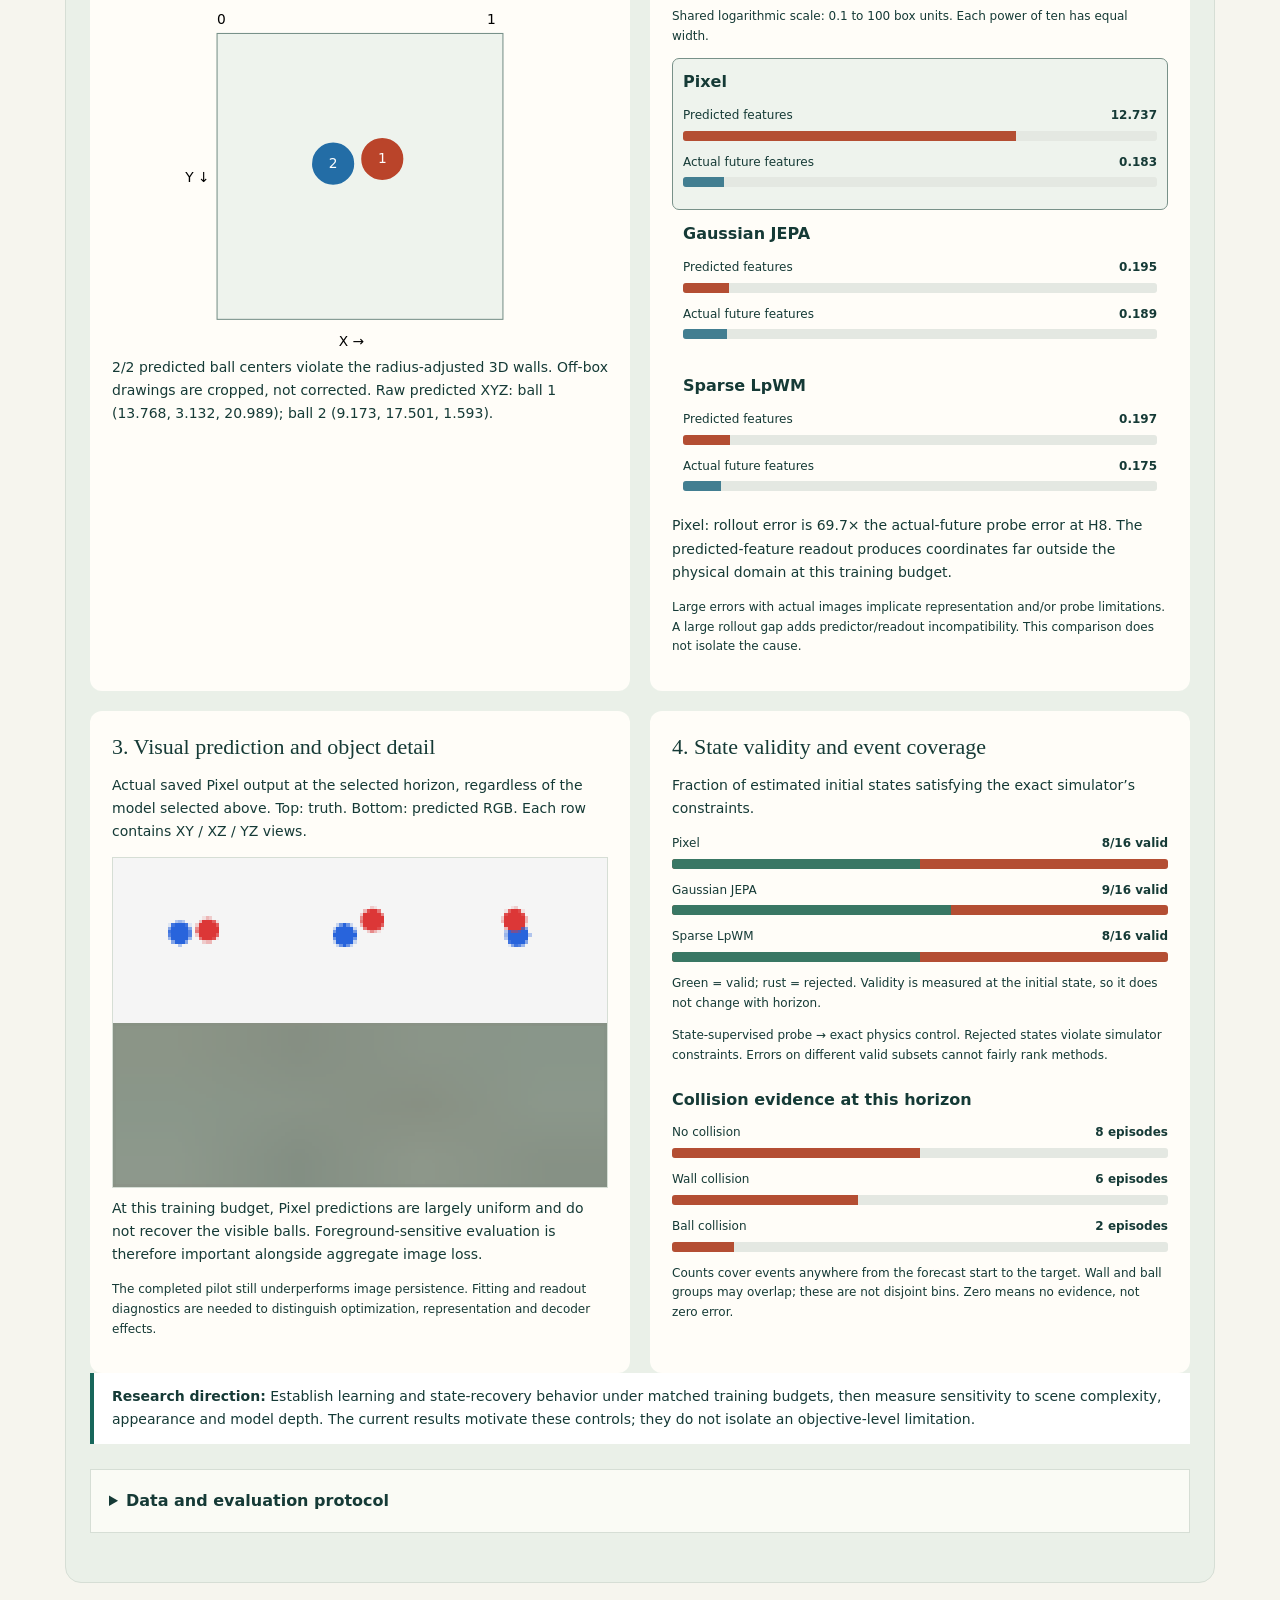
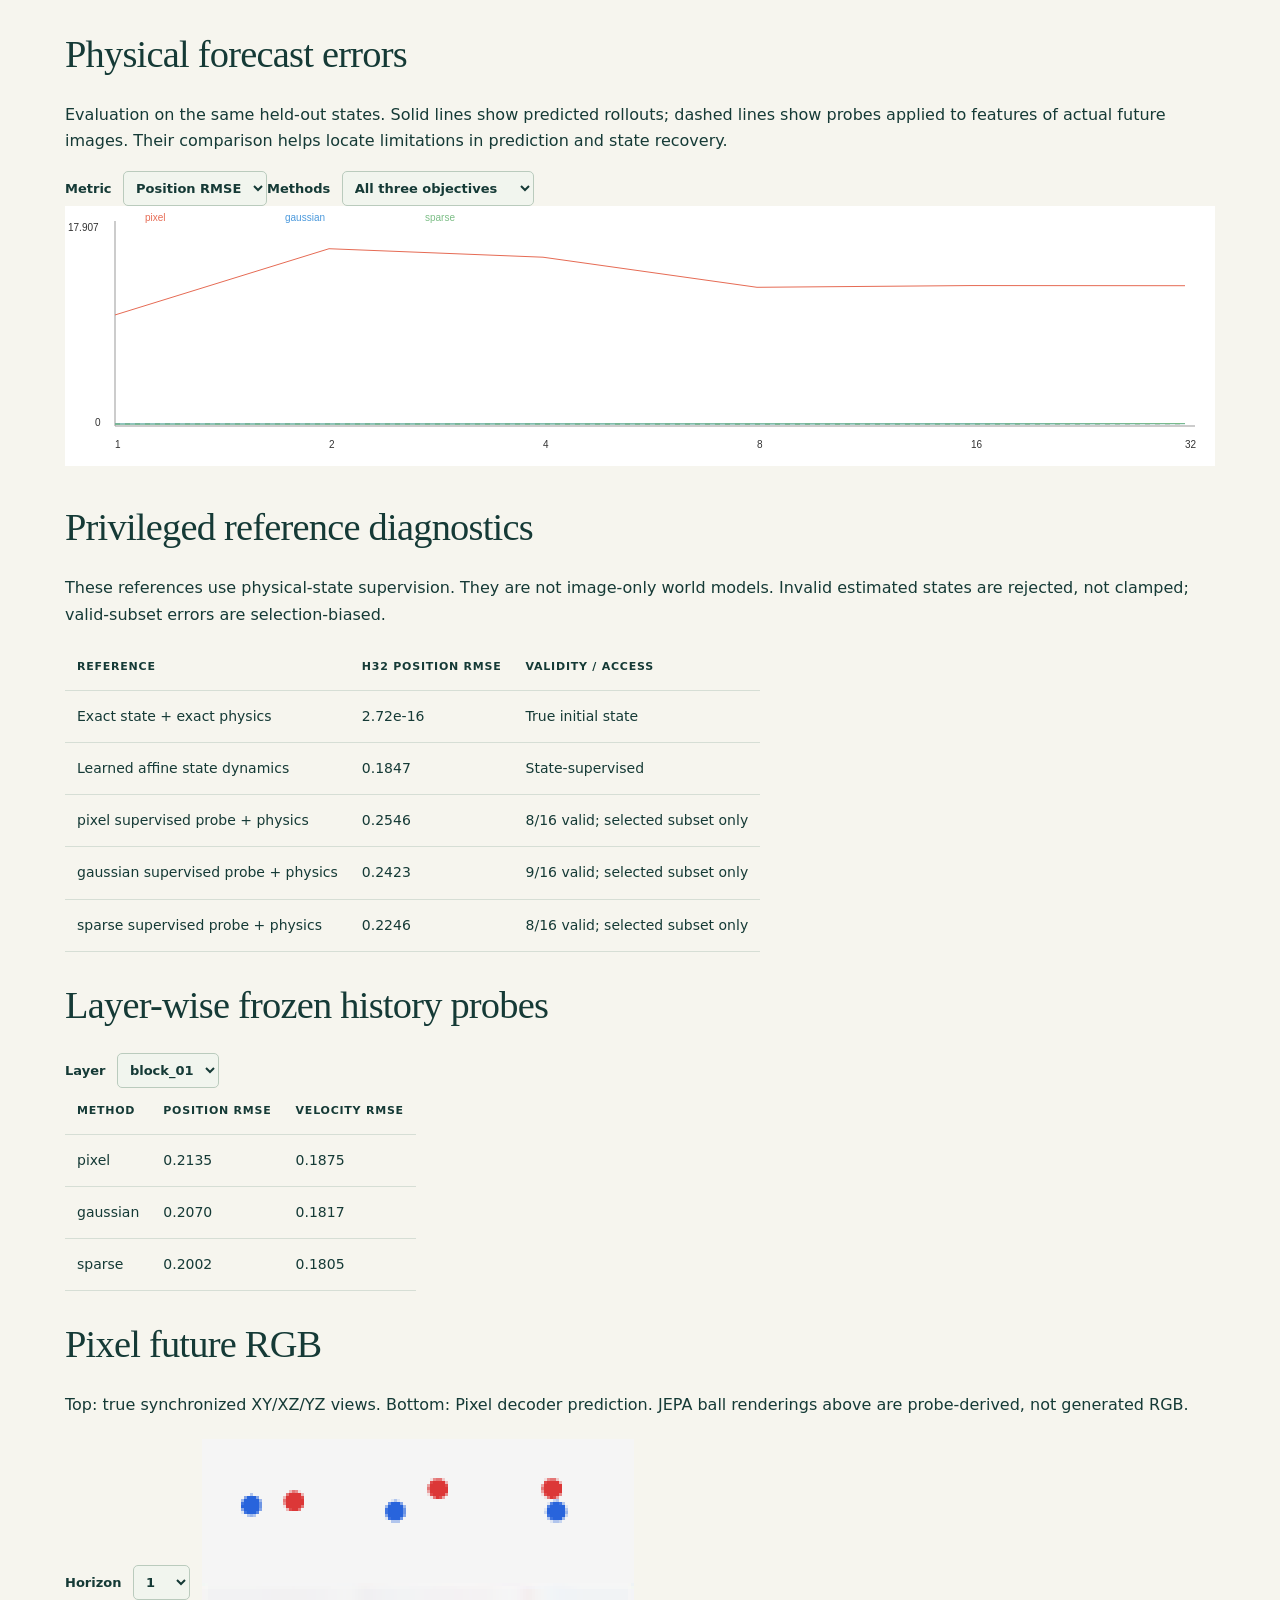
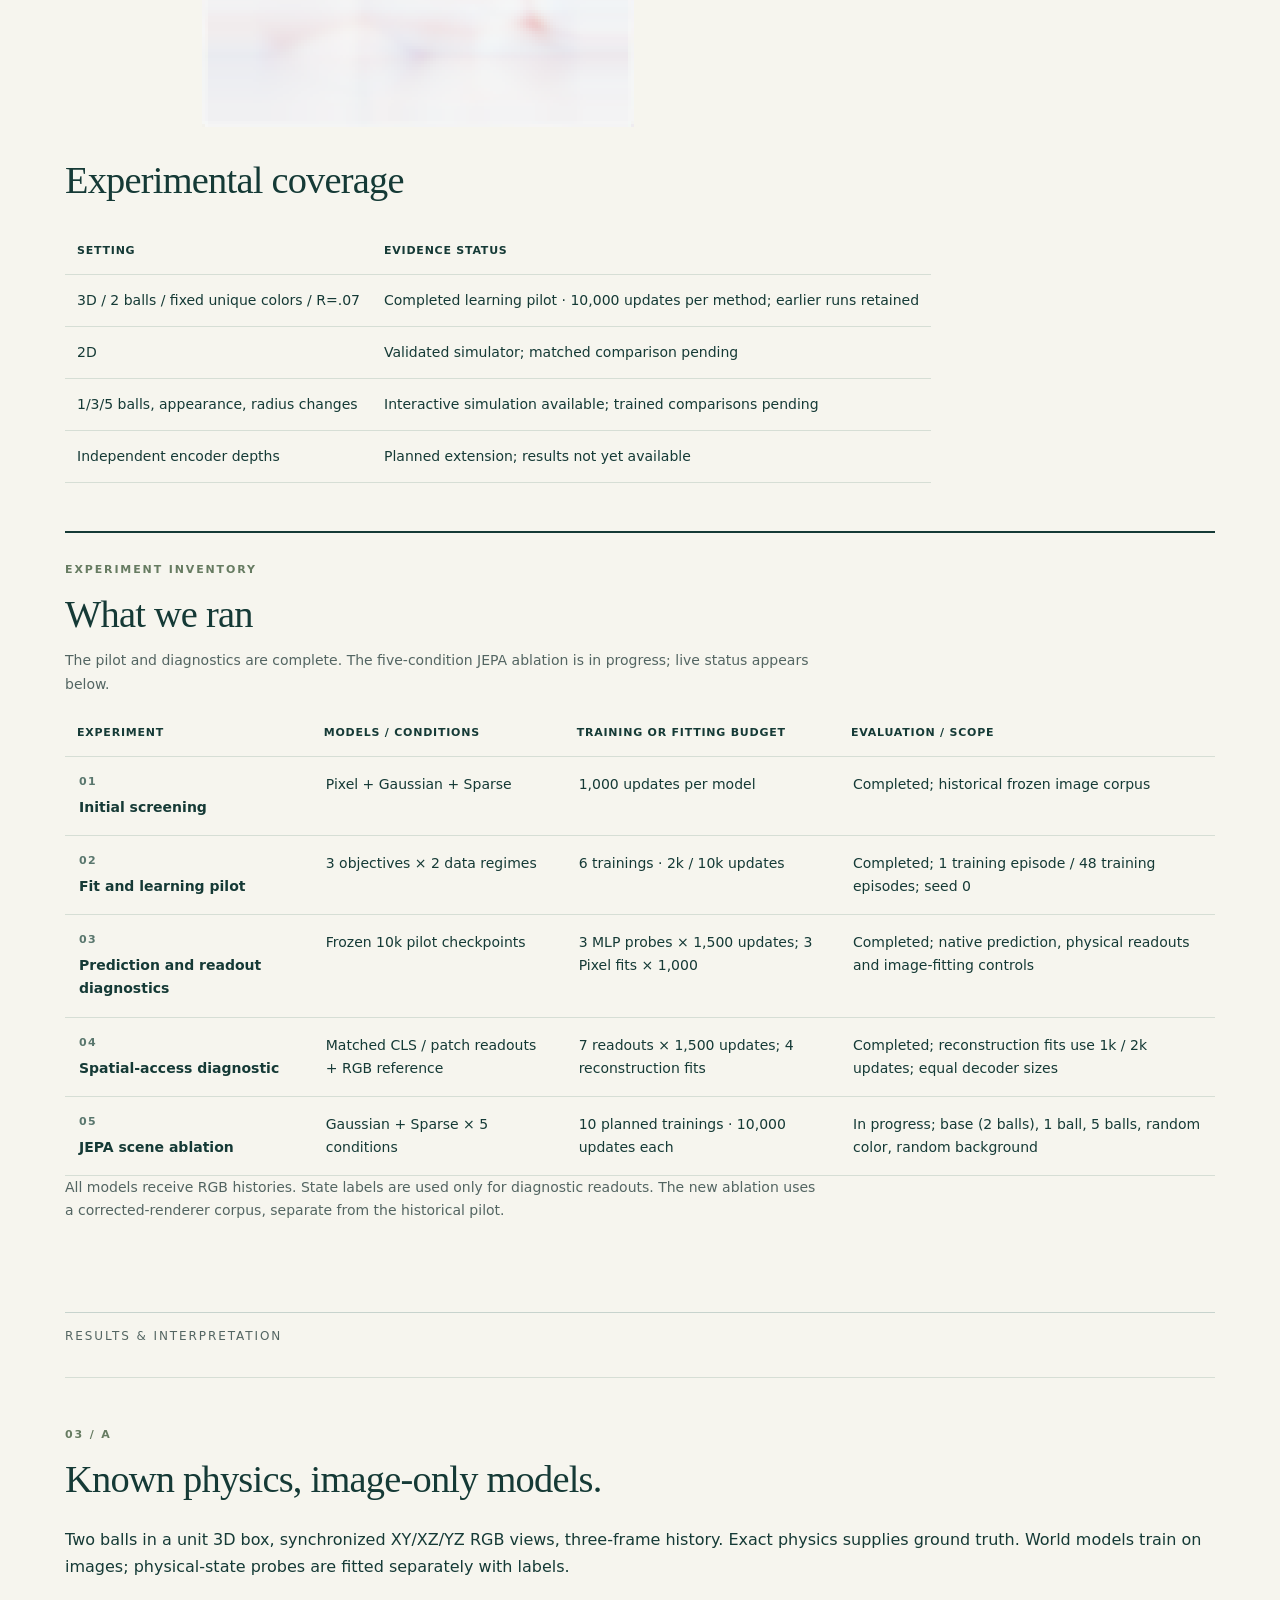
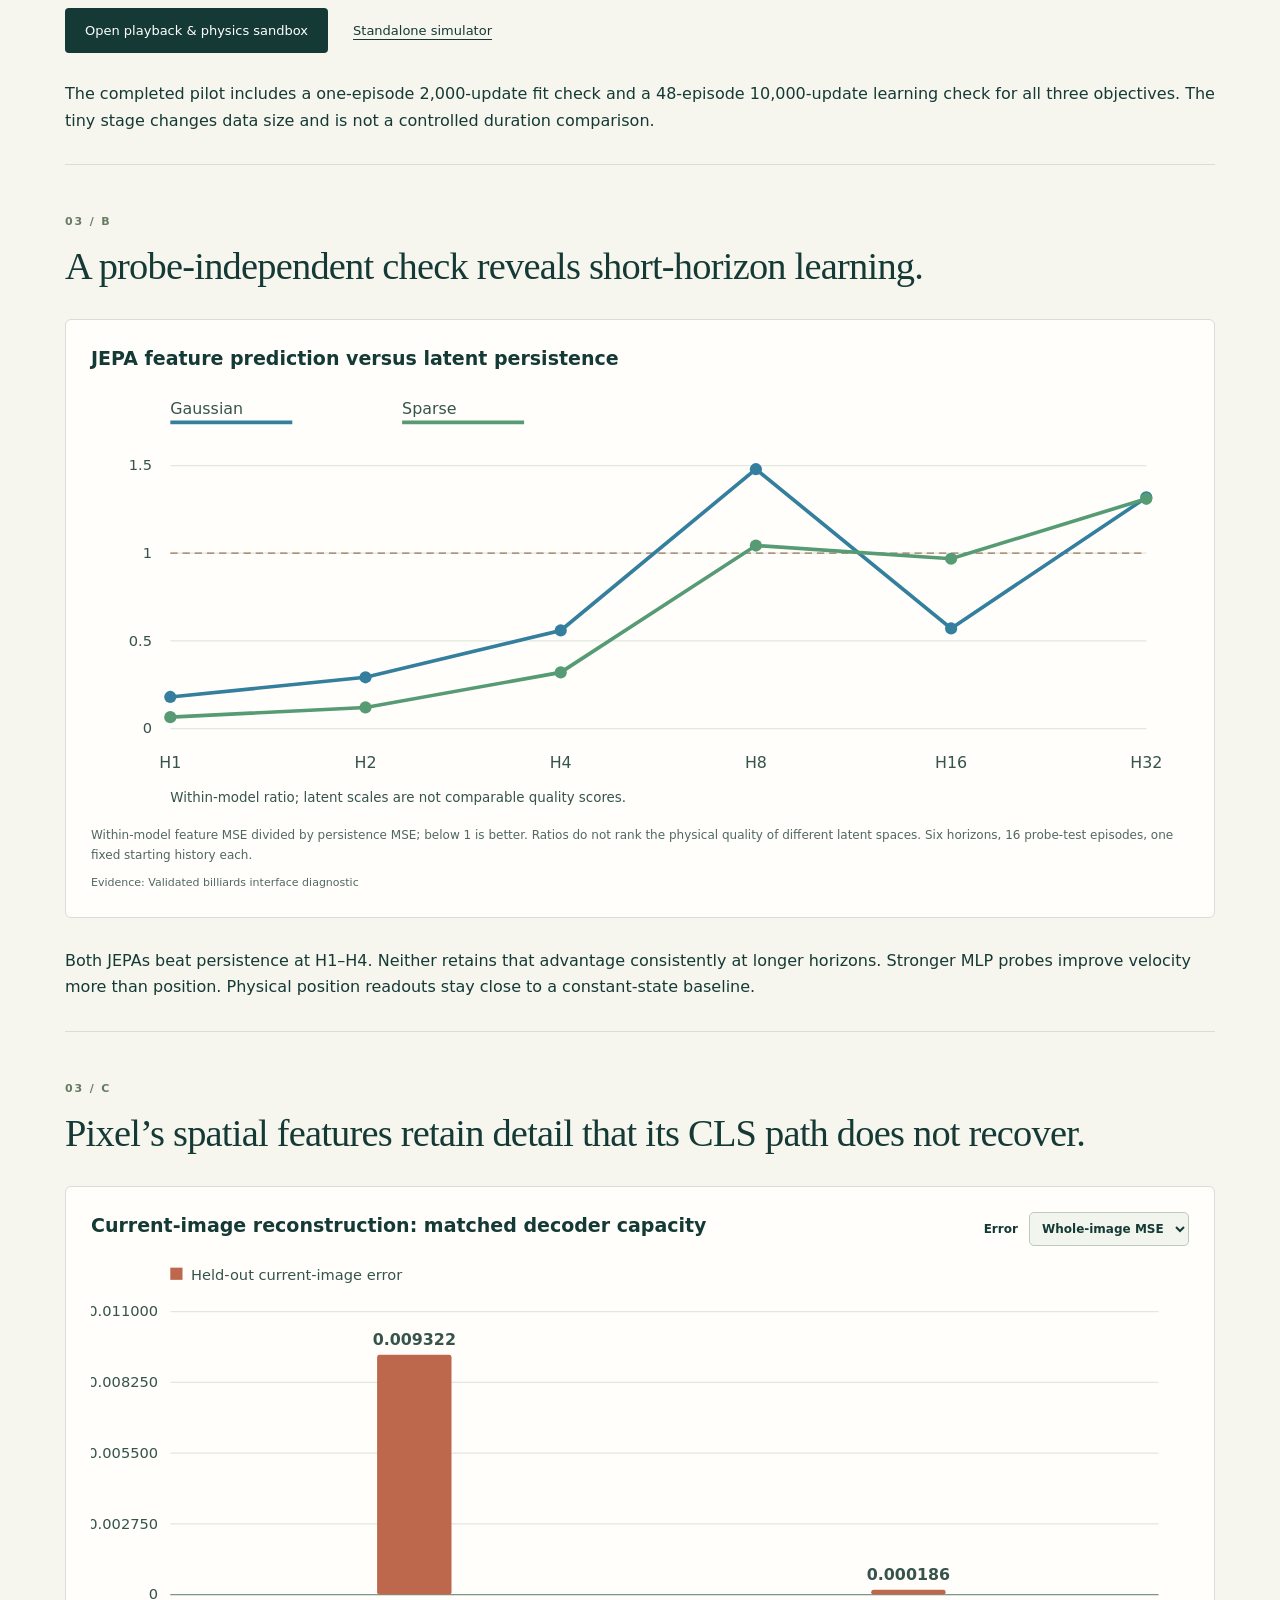
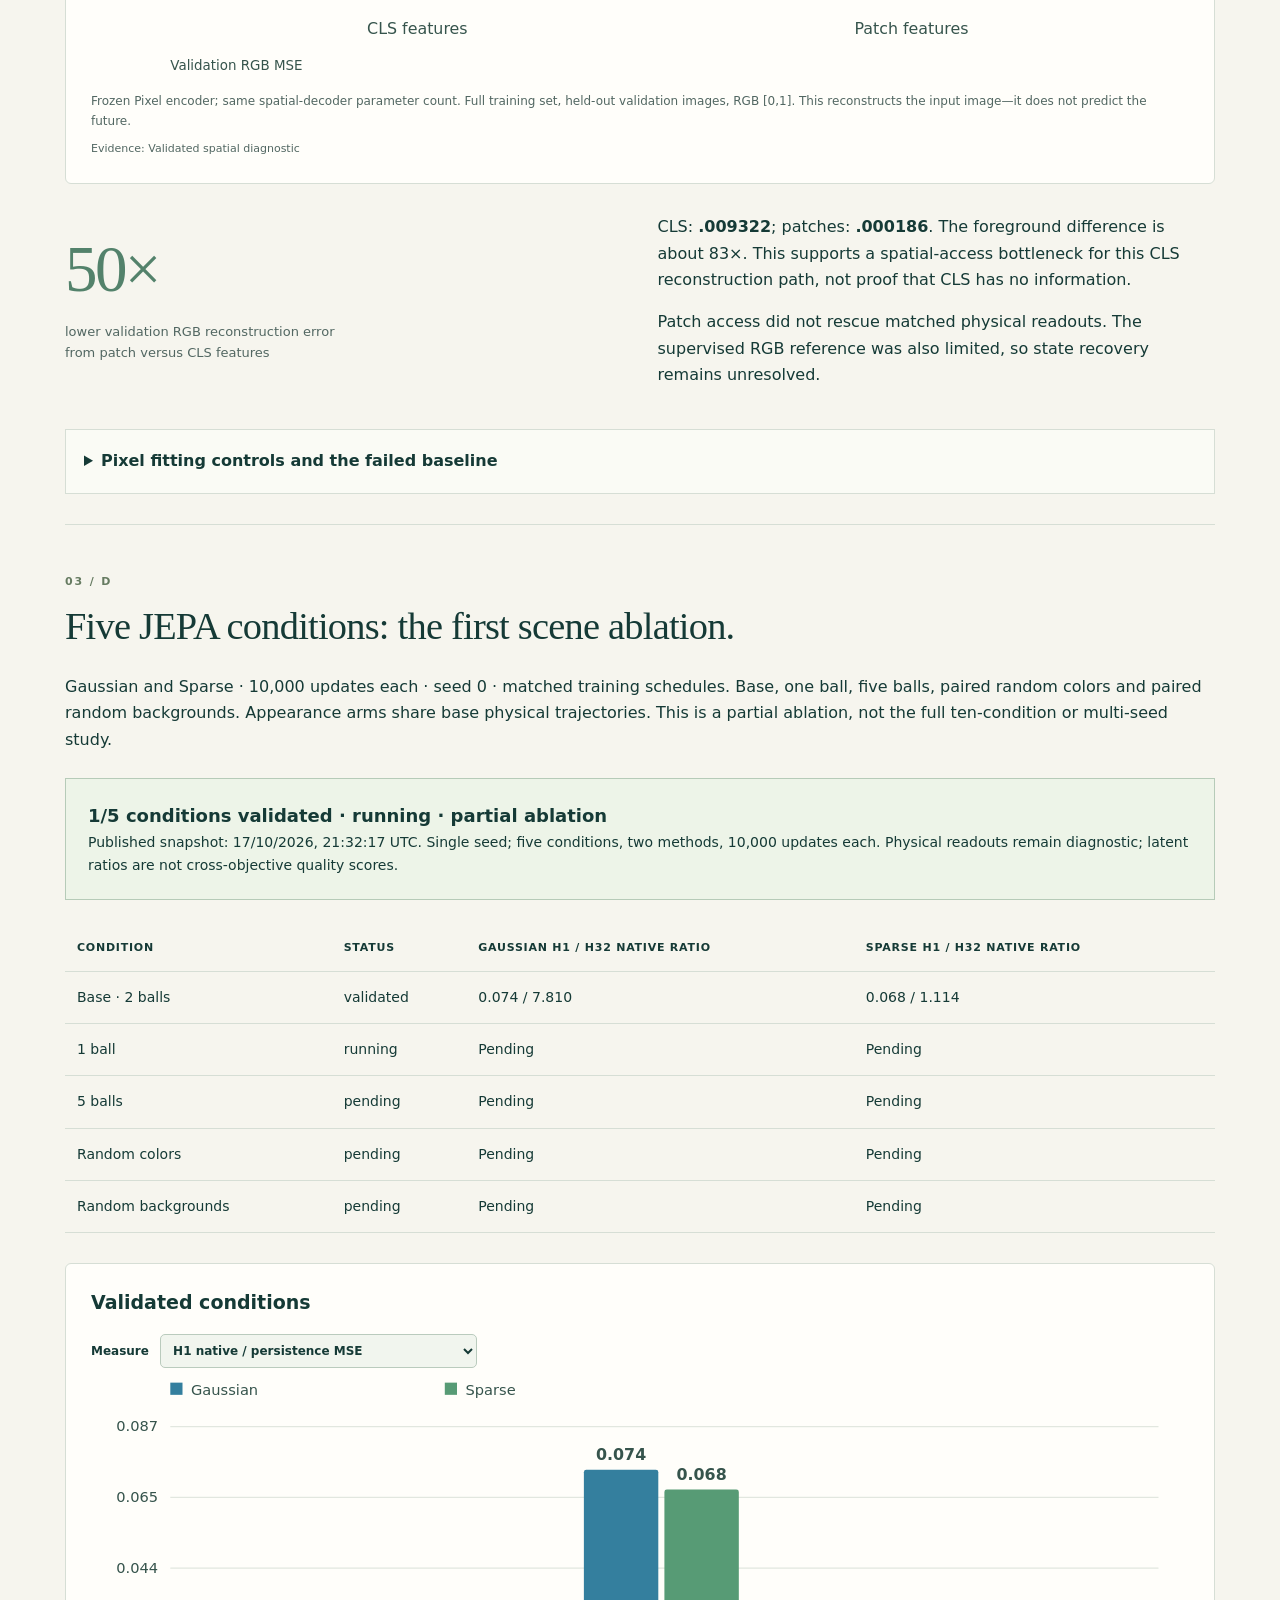
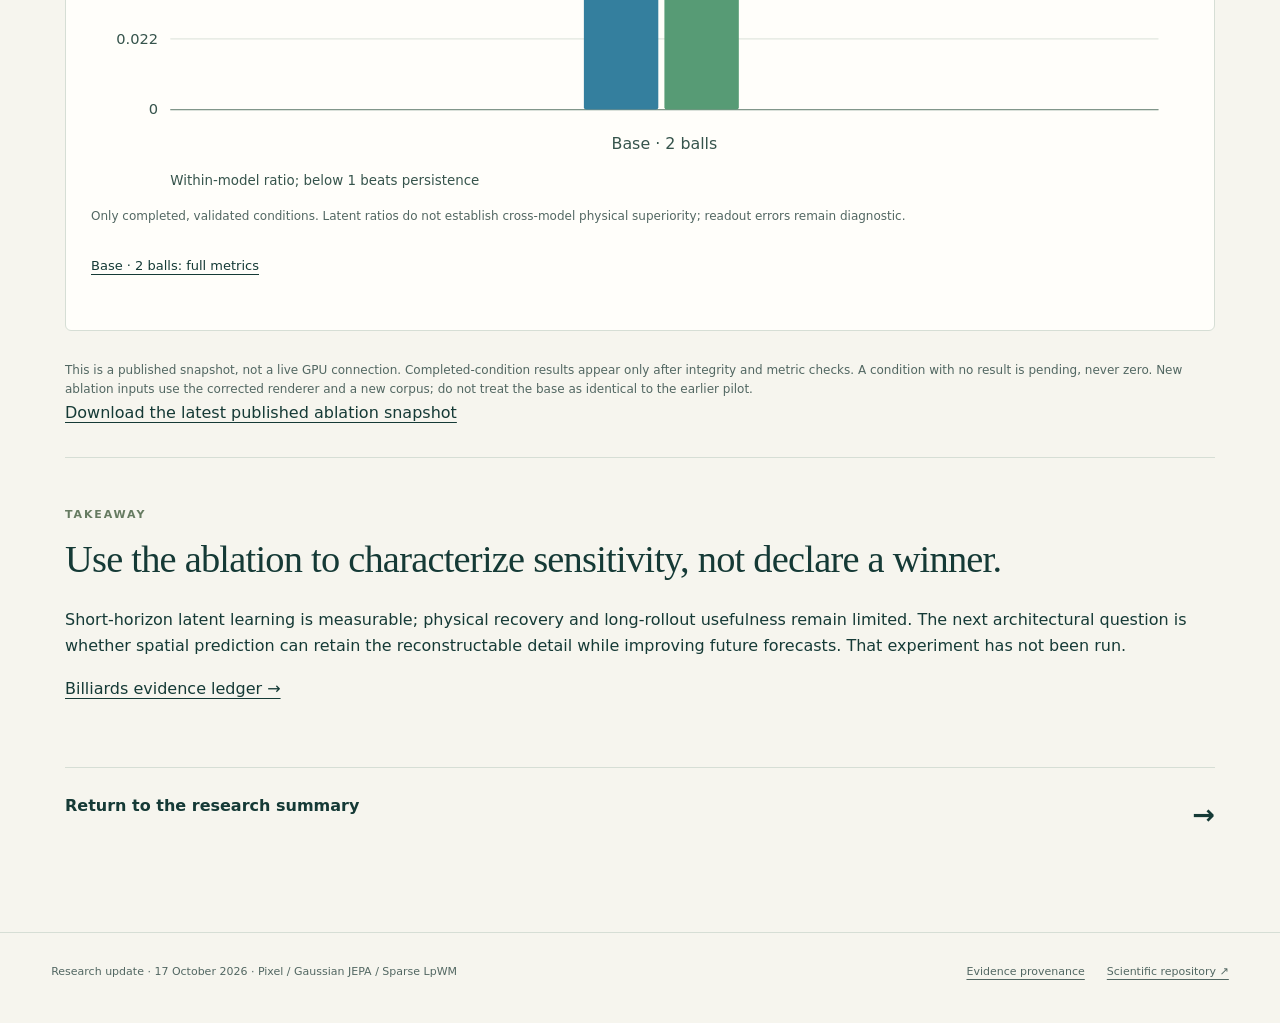
==== commit 89a06e3d: "Repair embedded playback styling and initial frame; redirect legacy URL" ====
--- a/demos/billiards/billiards.html
+++ b/demos/billiards/billiards.html
@@ -1 +1 @@
-<!doctype html><html lang="en"><head><meta charset="utf-8"><meta name="viewport" content="width=device-width,initial-scale=1"><title>3D billiards: learning and ablations · World Models</title><link rel="stylesheet" href="review.css"></head><body data-page="billiards"><a class="skip" href="#main">Skip to content</a><header><a class="wordmark" href="index.html">WORLD MODEL STUDY<span>Research briefing</span></a><nav aria-label="Research chapters"><a data-page="index" href="index.html">Overview</a><a data-page="comparison" href="comparison.html">01 · Comparison</a><a data-page="layers" href="layers.html">02 · Layers & mechanisms</a><a data-page="billiards" href="billiards.html">03 · Billiards</a></nav></header><main id="main"><div class="hero"><p class="eyebrow">Part 03 / controlled dynamics</p><h1>3D billiards: learning and ablations</h1><p class="lead">Image-based world models with exact physical ground truth for evaluation.</p></div><section class="live-demo" aria-label="Live physics sandbox"><div class="live-caption"><strong>Live 3D physics sandbox</strong><span>Simulated ground truth · not a learned prediction</span><a href="billiards.html#playback">Model playback & results →</a></div><iframe src="simulator.html?embed=1" title="Interactive 3D billiards physics sandbox" loading="eager"></iframe></section><section id="playback" class="research-dashboard"><h2>Model playback & diagnostics</h2><p>How do image-prediction and latent-prediction objectives represent motion and interaction? We compare Pixel prediction, Gaussian JEPA and Sparse LpWM in a controlled 3D environment with known dynamics.</p><p id="status" class="warning">Loading recorded model comparisons…</p><h2>Playback and physics sandbox</h2><label>Training run <select id="run"><option value="learning">Completed pilot · 10,000 updates · 48 episodes</option><option value="tiny">Fit check · 2,000 updates · 1 episode</option><option value="screening">Initial screening · 1,000 updates · 48 episodes</option></select></label><div class="controls"><label>Mode <select id="mode"><option value="results">Recorded model comparison</option><option value="sandbox">Editable physics sandbox</option></select></label><label>Dimension <select id="dim"><option value="3">3D</option><option value="2">2D baseline</option></select></label><label>Balls <select id="balls"><option>1</option><option selected>2</option><option>3</option><option>5</option></select></label><label>Radius <input id="radius" type="number" value="0.07" min="0.02" max="0.12" step="0.01"></label><label>Appearance <select id="appearance"><option value="unique">Unique colors</option><option value="same">Same color</option><option value="background">Dark background</option></select></label><button id="reset">Reset</button></div><p id="scope">Saved results use the exact recorded configuration. Changing a setting switches to simulator-only mode.</p><div class="controls"><button id="play">Play</button><button id="step">Step</button><label>Time <input type="range" id="scrub" min="0" max="32" value="0"></label><output id="time">0.00 s</output><label>Camera <select id="camera"><option value="orbit">Orbit (drag canvas)</option><option value="xy">XY</option><option value="xz">XZ</option><option value="yz">YZ</option></select></label></div><section class="panels" id="panels"></section><p id="events"></p><details><summary>Edit initial positions and velocities (simulator-only)</summary><p>JSON q/v arrays in table units and units/s. Edits reset the trajectory. In XY view, drag a ball to edit x/y; its depth stays fixed.</p><textarea id="state"></textarea><button id="apply">Apply state</button></details><section id="pilot-summary" aria-label="Completed pilot image evaluation"></section><section id="diagnostics" aria-label="Representation and prediction analysis"><p>Loading diagnostic evidence…</p></section><h2>Physical forecast errors</h2><p>Evaluation on the same held-out states. Solid lines show predicted rollouts; dashed lines show probes applied to features of actual future images. Their comparison helps locate limitations in prediction and state recovery.</p><label>Metric <select id="metric"><option value="position_rmse">Position RMSE</option><option value="velocity_rmse">Velocity RMSE</option></select></label><label>Methods <select id="methods"><option value="all">All three objectives</option><option value="jepa">Gaussian and Sparse</option></select></label><canvas id="curve" class="plot"></canvas><h2>Privileged reference diagnostics</h2><p>These references use physical-state supervision. They are not image-only world models. Invalid estimated states are rejected, not clamped; valid-subset errors are selection-biased.</p><div id="references"></div><h2>Layer-wise frozen history probes</h2><label>Layer <select id="probe-layer"></select></label><div id="probe"></div><h2>Pixel future RGB</h2><p>Top: true synchronized XY/XZ/YZ views. Bottom: Pixel decoder prediction. JEPA ball renderings above are probe-derived, not generated RGB.</p><div class="controls"><label>Horizon <select id="horizon"><option>1</option><option>2</option><option>4</option><option>8</option><option>16</option><option>32</option></select></label><img id="pixels" style="width:432px;max-width:100%;image-rendering:pixelated" alt="Ground truth and predicted multiview RGB"></div><h2>Experimental coverage</h2><table><tr><th>Setting</th><th>Evidence status</th></tr><tr><td>3D / 2 balls / fixed unique colors / R=.07</td><td>Completed learning pilot · 10,000 updates per method; earlier runs retained</td></tr><tr><td>2D</td><td>Validated simulator; matched comparison pending</td></tr><tr><td>1/3/5 balls, appearance, radius changes</td><td>Interactive simulation available; trained comparisons pending</td></tr><tr><td>Independent encoder depths</td><td>Planned extension; results not yet available</td></tr></table><p id="error" role="alert"></p></section><section class="run-inventory" aria-label="Experiment inventory"><p class="eyebrow">Experiment inventory</p><h2>What we ran</h2><p class="inventory-note">The pilot and diagnostics are complete. The five-condition JEPA ablation is in progress; live status appears below.</p><div class="table-wrap"><table><thead><tr><th>Experiment</th><th>Models / conditions</th><th>Training or fitting budget</th><th>Evaluation / scope</th></tr></thead><tbody><tr><th scope="row"><span class="run-number">01</span>Initial screening</th><td>Pixel + Gaussian + Sparse</td><td>1,000 updates per model</td><td>Completed; historical frozen image corpus</td></tr><tr><th scope="row"><span class="run-number">02</span>Fit and learning pilot</th><td>3 objectives × 2 data regimes</td><td>6 trainings · 2k / 10k updates</td><td>Completed; 1 training episode / 48 training episodes; seed 0</td></tr><tr><th scope="row"><span class="run-number">03</span>Prediction and readout diagnostics</th><td>Frozen 10k pilot checkpoints</td><td>3 MLP probes × 1,500 updates; 3 Pixel fits × 1,000</td><td>Completed; native prediction, physical readouts and image-fitting controls</td></tr><tr><th scope="row"><span class="run-number">04</span>Spatial-access diagnostic</th><td>Matched CLS / patch readouts + RGB reference</td><td>7 readouts × 1,500 updates; 4 reconstruction fits</td><td>Completed; reconstruction fits use 1k / 2k updates; equal decoder sizes</td></tr><tr><th scope="row"><span class="run-number">05</span>JEPA scene ablation</th><td>Gaussian + Sparse × 5 conditions</td><td>10 planned trainings · 10,000 updates each</td><td>In progress; base (2 balls), 1 ball, 5 balls, random color, random background</td></tr></tbody></table></div><p class="inventory-note">All models receive RGB histories. State labels are used only for diagnostic readouts. The new ablation uses a corrected-renderer corpus, separate from the historical pilot.</p></section><div class="results-divider"><span>Results & interpretation</span></div><section class="chapter-section"><p class="eyebrow">03 / A</p><h2>Known physics, image-only models.</h2><p>Two balls in a unit 3D box, synchronized XY/XZ/YZ RGB views, three-frame history. Exact physics supplies ground truth. World models train on images; physical-state probes are fitted separately with labels.</p><div class="actions"><a class="button" href="billiards.html#playback">Open playback & physics sandbox</a><a href="simulator.html">Standalone simulator</a></div><p>The completed pilot includes a one-episode 2,000-update fit check and a 48-episode 10,000-update learning check for all three objectives. The tiny stage changes data size and is not a controlled duration comparison.</p></section><section class="chapter-section"><p class="eyebrow">03 / B</p><h2>A probe-independent check reveals short-horizon learning.</h2><article class="chart-card"><div class="chart-heading"><h3>JEPA feature prediction versus latent persistence</h3></div><div id="native" class="chart" aria-live="polite"></div><p class="caption">Within-model feature MSE divided by persistence MSE; below 1 is better. Ratios do not rank the physical quality of different latent spaces. Six horizons, 16 probe-test episodes, one fixed starting history each.</p><p class="source">Evidence: Validated billiards interface diagnostic</p></article><p>Both JEPAs beat persistence at H1–H4. Neither retains that advantage consistently at longer horizons. Stronger MLP probes improve velocity more than position. Physical position readouts stay close to a constant-state baseline.</p></section><section class="chapter-section"><p class="eyebrow">03 / C</p><h2>Pixel’s spatial features retain detail that its CLS path does not recover.</h2><article class="chart-card"><div class="chart-heading"><h3>Current-image reconstruction: matched decoder capacity</h3><label>Error <select id="recon-metric"><option value="mse">Whole-image MSE</option><option value="foreground_mse">Foreground MSE</option></select></label></div><div id="reconstruction" class="chart" aria-live="polite"></div><p class="caption">Frozen Pixel encoder; same spatial-decoder parameter count. Full training set, held-out validation images, RGB [0,1]. This reconstructs the input image—it does not predict the future.</p><p class="source">Evidence: Validated spatial diagnostic</p></article><div class="split"><div class="stat"><strong>50×</strong><span>lower validation RGB reconstruction error from patch versus CLS features</span></div><div><p>CLS: <strong>.009322</strong>; patches: <strong>.000186</strong>. The foreground difference is about 83×. This supports a spatial-access bottleneck for this CLS reconstruction path, not proof that CLS has no information.</p><p>Patch access did not rescue matched physical readouts. The supervised RGB reference was also limited, so state recovery remains unresolved.</p></div></div><details><summary>Pixel fitting controls and the failed baseline</summary><p>At 10k updates, future-image MSE .009202 is about10.7× persistence (.000864). On16 fixed training windows, further end-to-end fitting reaches .003368, decoder-only .007142, and free-code+decoder .003408; persistence is .000652. Those fitting controls are memorization diagnostics, not held-out improvements.</p></details></section><section class="chapter-section"><p class="eyebrow">03 / D</p><h2>Five JEPA conditions: the first scene ablation.</h2><p>Gaussian and Sparse · 10,000 updates each · seed 0 · matched training schedules. Base, one ball, five balls, paired random colors and paired random backgrounds. Appearance arms share base physical trajectories. This is a partial ablation, not the full ten-condition or multi-seed study.</p><div class="run-status" id="run-status">Loading saved run status…</div><div id="ablation-results"></div><p class="caption">This is a published snapshot, not a live GPU connection. Completed-condition results appear only after integrity and metric checks. A condition with no result is pending, never zero. New ablation inputs use the corrected renderer and a new corpus; do not treat the base as identical to the earlier pilot.</p><a href="results/jepa-priority.json">Download the latest published ablation snapshot</a></section><section class="chapter-section"><p class="eyebrow">Takeaway</p><h2>Use the ablation to characterize sensitivity, not declare a winner.</h2><p>Short-horizon latent learning is measurable; physical recovery and long-rollout usefulness remain limited. The next architectural question is whether spatial prediction can retain the reconstructable detail while improving future forecasts. That experiment has not been run.</p><a href="evidence.html#billiards">Billiards evidence ledger →</a></section><a class="next" href="index.html">Return to the research summary <span>→</span></a></main><footer><p>Research update · 17 October 2026 · Pixel / Gaussian JEPA / Sparse LpWM</p><a href="review-data/provenance.json">Evidence provenance</a><a href="https://github.com/henry550xz/jepa-worldmodel-comparison">Scientific repository ↗</a></footer><script type="module" src="review.mjs"></script><script type="module" src="research.mjs"></script></body></html>+<!doctype html><html lang="en"><head><meta charset="utf-8"><meta name="viewport" content="width=device-width,initial-scale=1"><title>3D billiards: learning and ablations · World Models</title><link rel="stylesheet" href="review.css?v=dashboard-fix-2"></head><body data-page="billiards"><a class="skip" href="#main">Skip to content</a><header><a class="wordmark" href="index.html">WORLD MODEL STUDY<span>Research briefing</span></a><nav aria-label="Research chapters"><a data-page="index" href="index.html">Overview</a><a data-page="comparison" href="comparison.html">01 · Comparison</a><a data-page="layers" href="layers.html">02 · Layers & mechanisms</a><a data-page="billiards" href="billiards.html">03 · Billiards</a></nav></header><main id="main"><div class="hero"><p class="eyebrow">Part 03 / controlled dynamics</p><h1>3D billiards: learning and ablations</h1><p class="lead">Image-based world models with exact physical ground truth for evaluation.</p></div><section class="live-demo" aria-label="Live physics sandbox"><div class="live-caption"><strong>Live 3D physics sandbox</strong><span>Simulated ground truth · not a learned prediction</span><a href="billiards.html#playback">Model playback & results →</a></div><iframe src="simulator.html?embed=1" title="Interactive 3D billiards physics sandbox" loading="eager"></iframe></section><section id="playback" class="research-dashboard"><h2>Model playback & diagnostics</h2><p>How do image-prediction and latent-prediction objectives represent motion and interaction? We compare Pixel prediction, Gaussian JEPA and Sparse LpWM in a controlled 3D environment with known dynamics.</p><p id="status" class="warning">Loading recorded model comparisons…</p><h2>Playback and physics sandbox</h2><label>Training run <select id="run"><option value="learning">Completed pilot · 10,000 updates · 48 episodes</option><option value="tiny">Fit check · 2,000 updates · 1 episode</option><option value="screening">Initial screening · 1,000 updates · 48 episodes</option></select></label><div class="controls"><label>Mode <select id="mode"><option value="results">Recorded model comparison</option><option value="sandbox">Editable physics sandbox</option></select></label><label>Dimension <select id="dim"><option value="3">3D</option><option value="2">2D baseline</option></select></label><label>Balls <select id="balls"><option>1</option><option selected>2</option><option>3</option><option>5</option></select></label><label>Radius <input id="radius" type="number" value="0.07" min="0.02" max="0.12" step="0.01"></label><label>Appearance <select id="appearance"><option value="unique">Unique colors</option><option value="same">Same color</option><option value="background">Dark background</option></select></label><button id="reset">Reset</button></div><p id="scope">Saved results use the exact recorded configuration. Changing a setting switches to simulator-only mode.</p><div class="controls"><button id="play">Play</button><button id="step">Step</button><label>Time <input type="range" id="scrub" min="0" max="32" value="0"></label><output id="time">0.00 s</output><label>Camera <select id="camera"><option value="orbit">Orbit (drag canvas)</option><option value="xy">XY</option><option value="xz">XZ</option><option value="yz">YZ</option></select></label></div><section class="panels" id="panels"></section><p id="events"></p><details><summary>Edit initial positions and velocities (simulator-only)</summary><p>JSON q/v arrays in table units and units/s. Edits reset the trajectory. In XY view, drag a ball to edit x/y; its depth stays fixed.</p><textarea id="state"></textarea><button id="apply">Apply state</button></details><section id="pilot-summary" aria-label="Completed pilot image evaluation"></section><section id="diagnostics" aria-label="Representation and prediction analysis"><p>Loading diagnostic evidence…</p></section><h2>Physical forecast errors</h2><p>Evaluation on the same held-out states. Solid lines show predicted rollouts; dashed lines show probes applied to features of actual future images. Their comparison helps locate limitations in prediction and state recovery.</p><label>Metric <select id="metric"><option value="position_rmse">Position RMSE</option><option value="velocity_rmse">Velocity RMSE</option></select></label><label>Methods <select id="methods"><option value="all">All three objectives</option><option value="jepa">Gaussian and Sparse</option></select></label><canvas id="curve" class="plot"></canvas><h2>Privileged reference diagnostics</h2><p>These references use physical-state supervision. They are not image-only world models. Invalid estimated states are rejected, not clamped; valid-subset errors are selection-biased.</p><div id="references"></div><h2>Layer-wise frozen history probes</h2><label>Layer <select id="probe-layer"></select></label><div id="probe"></div><h2>Pixel future RGB</h2><p>Top: true synchronized XY/XZ/YZ views. Bottom: Pixel decoder prediction. JEPA ball renderings above are probe-derived, not generated RGB.</p><div class="controls"><label>Horizon <select id="horizon"><option>1</option><option>2</option><option>4</option><option>8</option><option>16</option><option>32</option></select></label><img id="pixels" style="width:432px;max-width:100%;image-rendering:pixelated" alt="Ground truth and predicted multiview RGB"></div><h2>Experimental coverage</h2><table><tr><th>Setting</th><th>Evidence status</th></tr><tr><td>3D / 2 balls / fixed unique colors / R=.07</td><td>Completed learning pilot · 10,000 updates per method; earlier runs retained</td></tr><tr><td>2D</td><td>Validated simulator; matched comparison pending</td></tr><tr><td>1/3/5 balls, appearance, radius changes</td><td>Interactive simulation available; trained comparisons pending</td></tr><tr><td>Independent encoder depths</td><td>Planned extension; results not yet available</td></tr></table><p id="error" role="alert"></p></section><section class="run-inventory" aria-label="Experiment inventory"><p class="eyebrow">Experiment inventory</p><h2>What we ran</h2><p class="inventory-note">The pilot and diagnostics are complete. The five-condition JEPA ablation is in progress; live status appears below.</p><div class="table-wrap"><table><thead><tr><th>Experiment</th><th>Models / conditions</th><th>Training or fitting budget</th><th>Evaluation / scope</th></tr></thead><tbody><tr><th scope="row"><span class="run-number">01</span>Initial screening</th><td>Pixel + Gaussian + Sparse</td><td>1,000 updates per model</td><td>Completed; historical frozen image corpus</td></tr><tr><th scope="row"><span class="run-number">02</span>Fit and learning pilot</th><td>3 objectives × 2 data regimes</td><td>6 trainings · 2k / 10k updates</td><td>Completed; 1 training episode / 48 training episodes; seed 0</td></tr><tr><th scope="row"><span class="run-number">03</span>Prediction and readout diagnostics</th><td>Frozen 10k pilot checkpoints</td><td>3 MLP probes × 1,500 updates; 3 Pixel fits × 1,000</td><td>Completed; native prediction, physical readouts and image-fitting controls</td></tr><tr><th scope="row"><span class="run-number">04</span>Spatial-access diagnostic</th><td>Matched CLS / patch readouts + RGB reference</td><td>7 readouts × 1,500 updates; 4 reconstruction fits</td><td>Completed; reconstruction fits use 1k / 2k updates; equal decoder sizes</td></tr><tr><th scope="row"><span class="run-number">05</span>JEPA scene ablation</th><td>Gaussian + Sparse × 5 conditions</td><td>10 planned trainings · 10,000 updates each</td><td>In progress; base (2 balls), 1 ball, 5 balls, random color, random background</td></tr></tbody></table></div><p class="inventory-note">All models receive RGB histories. State labels are used only for diagnostic readouts. The new ablation uses a corrected-renderer corpus, separate from the historical pilot.</p></section><div class="results-divider"><span>Results & interpretation</span></div><section class="chapter-section"><p class="eyebrow">03 / A</p><h2>Known physics, image-only models.</h2><p>Two balls in a unit 3D box, synchronized XY/XZ/YZ RGB views, three-frame history. Exact physics supplies ground truth. World models train on images; physical-state probes are fitted separately with labels.</p><div class="actions"><a class="button" href="billiards.html#playback">Open playback & physics sandbox</a><a href="simulator.html">Standalone simulator</a></div><p>The completed pilot includes a one-episode 2,000-update fit check and a 48-episode 10,000-update learning check for all three objectives. The tiny stage changes data size and is not a controlled duration comparison.</p></section><section class="chapter-section"><p class="eyebrow">03 / B</p><h2>A probe-independent check reveals short-horizon learning.</h2><article class="chart-card"><div class="chart-heading"><h3>JEPA feature prediction versus latent persistence</h3></div><div id="native" class="chart" aria-live="polite"></div><p class="caption">Within-model feature MSE divided by persistence MSE; below 1 is better. Ratios do not rank the physical quality of different latent spaces. Six horizons, 16 probe-test episodes, one fixed starting history each.</p><p class="source">Evidence: Validated billiards interface diagnostic</p></article><p>Both JEPAs beat persistence at H1–H4. Neither retains that advantage consistently at longer horizons. Stronger MLP probes improve velocity more than position. Physical position readouts stay close to a constant-state baseline.</p></section><section class="chapter-section"><p class="eyebrow">03 / C</p><h2>Pixel’s spatial features retain detail that its CLS path does not recover.</h2><article class="chart-card"><div class="chart-heading"><h3>Current-image reconstruction: matched decoder capacity</h3><label>Error <select id="recon-metric"><option value="mse">Whole-image MSE</option><option value="foreground_mse">Foreground MSE</option></select></label></div><div id="reconstruction" class="chart" aria-live="polite"></div><p class="caption">Frozen Pixel encoder; same spatial-decoder parameter count. Full training set, held-out validation images, RGB [0,1]. This reconstructs the input image—it does not predict the future.</p><p class="source">Evidence: Validated spatial diagnostic</p></article><div class="split"><div class="stat"><strong>50×</strong><span>lower validation RGB reconstruction error from patch versus CLS features</span></div><div><p>CLS: <strong>.009322</strong>; patches: <strong>.000186</strong>. The foreground difference is about 83×. This supports a spatial-access bottleneck for this CLS reconstruction path, not proof that CLS has no information.</p><p>Patch access did not rescue matched physical readouts. The supervised RGB reference was also limited, so state recovery remains unresolved.</p></div></div><details><summary>Pixel fitting controls and the failed baseline</summary><p>At 10k updates, future-image MSE .009202 is about10.7× persistence (.000864). On16 fixed training windows, further end-to-end fitting reaches .003368, decoder-only .007142, and free-code+decoder .003408; persistence is .000652. Those fitting controls are memorization diagnostics, not held-out improvements.</p></details></section><section class="chapter-section"><p class="eyebrow">03 / D</p><h2>Five JEPA conditions: the first scene ablation.</h2><p>Gaussian and Sparse · 10,000 updates each · seed 0 · matched training schedules. Base, one ball, five balls, paired random colors and paired random backgrounds. Appearance arms share base physical trajectories. This is a partial ablation, not the full ten-condition or multi-seed study.</p><div class="run-status" id="run-status">Loading saved run status…</div><div id="ablation-results"></div><p class="caption">This is a published snapshot, not a live GPU connection. Completed-condition results appear only after integrity and metric checks. A condition with no result is pending, never zero. New ablation inputs use the corrected renderer and a new corpus; do not treat the base as identical to the earlier pilot.</p><a href="results/jepa-priority.json">Download the latest published ablation snapshot</a></section><section class="chapter-section"><p class="eyebrow">Takeaway</p><h2>Use the ablation to characterize sensitivity, not declare a winner.</h2><p>Short-horizon latent learning is measurable; physical recovery and long-rollout usefulness remain limited. The next architectural question is whether spatial prediction can retain the reconstructable detail while improving future forecasts. That experiment has not been run.</p><a href="evidence.html#billiards">Billiards evidence ledger →</a></section><a class="next" href="index.html">Return to the research summary <span>→</span></a></main><footer><p>Research update · 17 October 2026 · Pixel / Gaussian JEPA / Sparse LpWM</p><a href="review-data/provenance.json">Evidence provenance</a><a href="https://github.com/henry550xz/jepa-worldmodel-comparison">Scientific repository ↗</a></footer><script type="module" src="review.mjs"></script><script type="module" src="research.mjs?v=dashboard-fix-2"></script></body></html>
--- a/demos/billiards/review.css
+++ b/demos/billiards/review.css
@@ -15,3 +15,13 @@
 .research-dashboard .panels{display:grid;grid-template-columns:repeat(2,minmax(0,1fr));gap:16px}.research-dashboard .panel{background:#102e32;color:white;padding:14px;border-radius:8px}.research-dashboard .panel canvas{display:block;width:100%;height:250px;touch-action:none}
 .research-dashboard select,.research-dashboard input,.research-dashboard button,.research-dashboard textarea{font:inherit;padding:8px;max-width:100%}.research-dashboard button{cursor:pointer;background:#eef3e9;border:1px solid #b8c8bd;border-radius:5px;color:var(--ink)}
 .research-dashboard .controls{display:flex;flex-wrap:wrap;gap:12px;align-items:center;margin:20px 0}.research-dashboard .warning{background:#fff0cf;padding:16px}.research-dashboard textarea{width:100%;height:120px}.research-dashboard .plot{width:100%;height:260px;background:white}.research-dashboard .hidden{display:none}.research-dashboard h2{margin-top:30px}.research-dashboard table{display:block;overflow:auto}.research-dashboard label{font-size:13px}.research-dashboard .controls label{max-width:100%}@media(max-width:700px){.research-dashboard .panels{grid-template-columns:1fr}}
+
+/* Retained dashboard diagnostic layout. */
+
+#diagnostics{margin:32px 0 48px;padding:24px;border:1px solid var(--line);border-radius:16px;background:#eaf0e8}#diagnostics h2{margin-bottom:12px}#diagnostics h3{font:22px/1.3 Georgia,serif;margin:0 0 12px}#diagnostics h4{margin-bottom:10px}#diagnostics p{font-size:14px}.diag-grid{display:grid;grid-template-columns:repeat(2,minmax(0,1fr));gap:20px}.diag-card{background:#fffdf8;padding:22px;border-radius:12px;min-width:0}.diag-card svg{display:block;width:100%;max-width:360px;margin:auto;font:13px system-ui}.diag-card img{width:100%;image-rendering:pixelated;border:1px solid var(--line)}.diag-bar-label{display:flex;justify-content:space-between;gap:12px;font-size:12px;margin-top:10px}.diag-bar-label strong{white-space:nowrap}.diag-track,.diag-valid-track{height:10px;background:#e4e8e2;border-radius:3px;overflow:hidden;margin:5px 0 12px}.diag-track span,.diag-valid-track span{display:block;height:100%}.diag-track .predicted{background:#b44e33}.diag-track .true_future_probe{background:#427e91}.diag-valid-track{background:#b44e33}.diag-valid-track span{background:#397764}.diag-error-group{padding:10px;border:1px solid transparent;border-radius:7px}.diag-error-group.selected{border-color:#789189;background:#eef3ed}.diag-takeaway{border-left:4px solid var(--green);padding:12px 18px;background:white}#diagnostics code{overflow-wrap:anywhere}#diag-trajectory-note{overflow-wrap:anywhere}#diagnostics .note{font-size:12px}@media(max-width:800px){.diag-grid{grid-template-columns:1fr}#diagnostics{padding:16px}.diag-card{padding:16px}}
+
+/* Navigation between the two research views. */
+header{flex-wrap:wrap}
+
+
+#diagnostics{--green:#17675b}
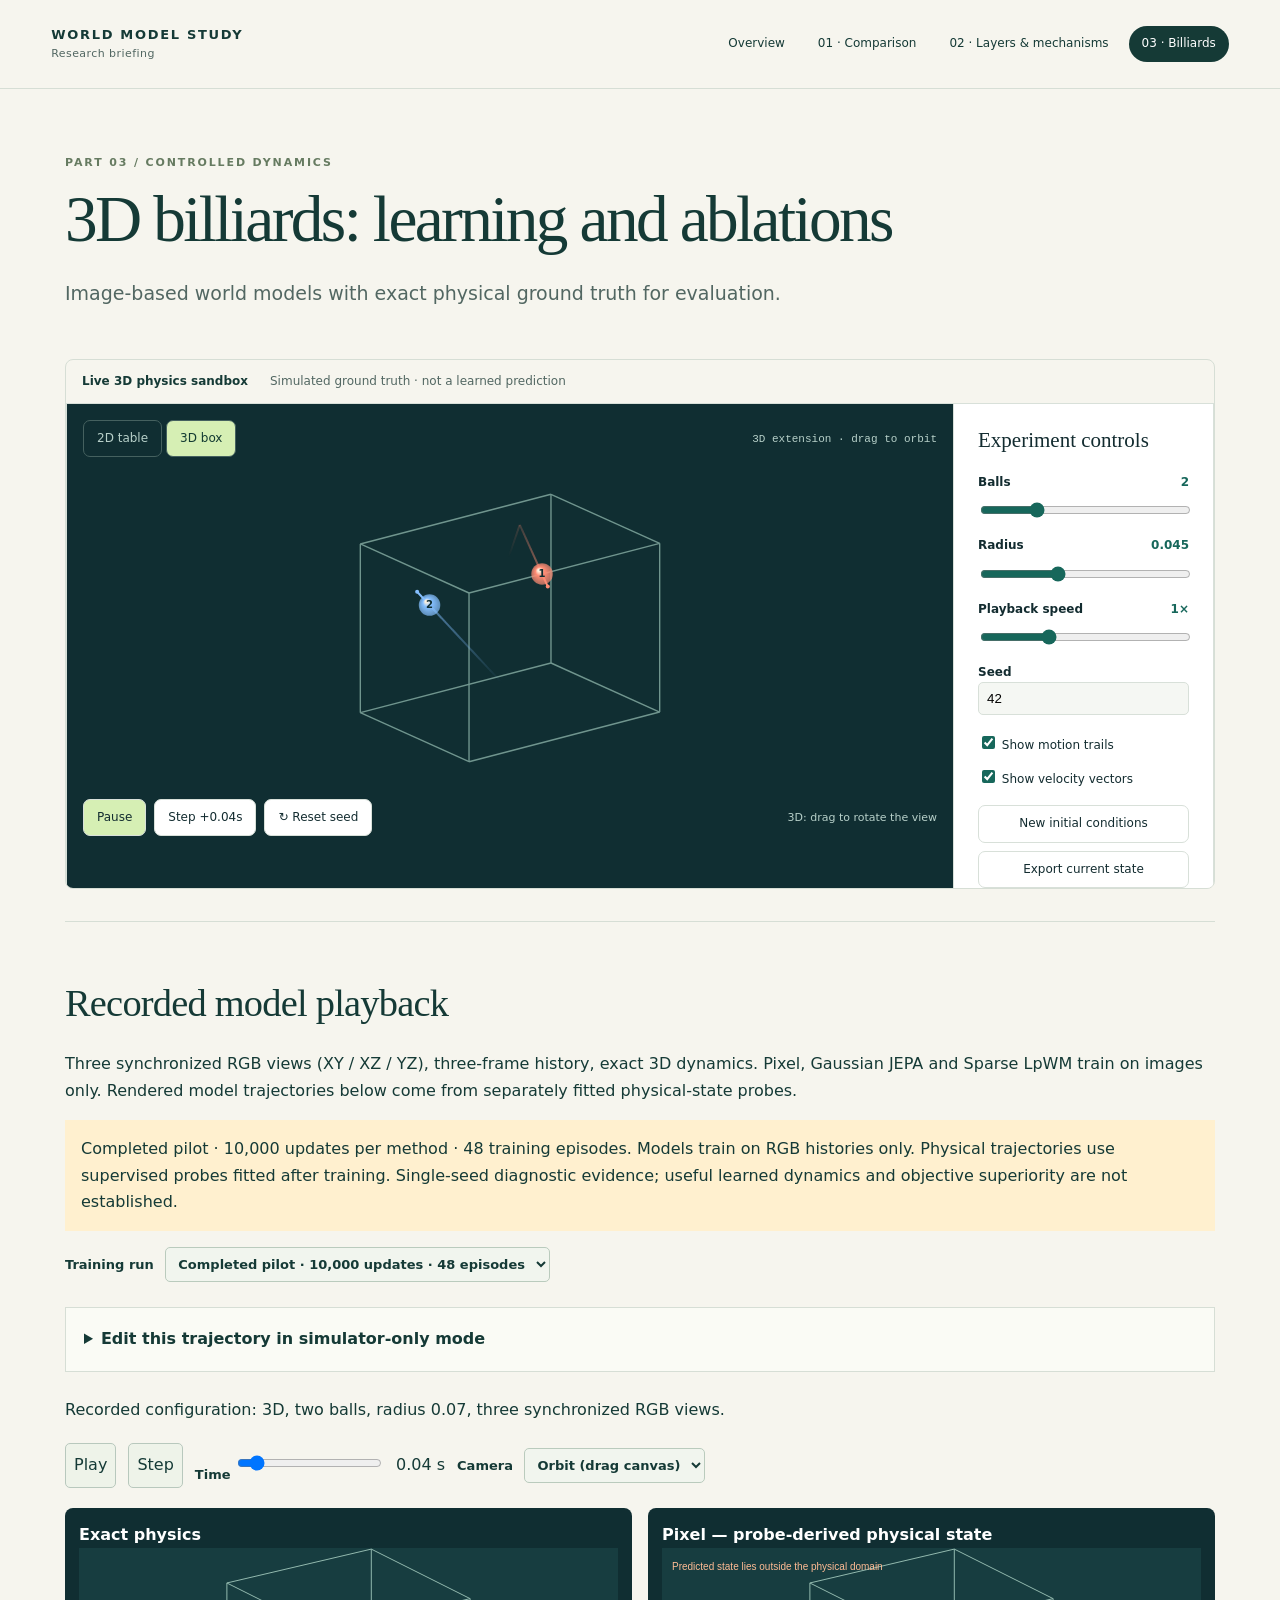
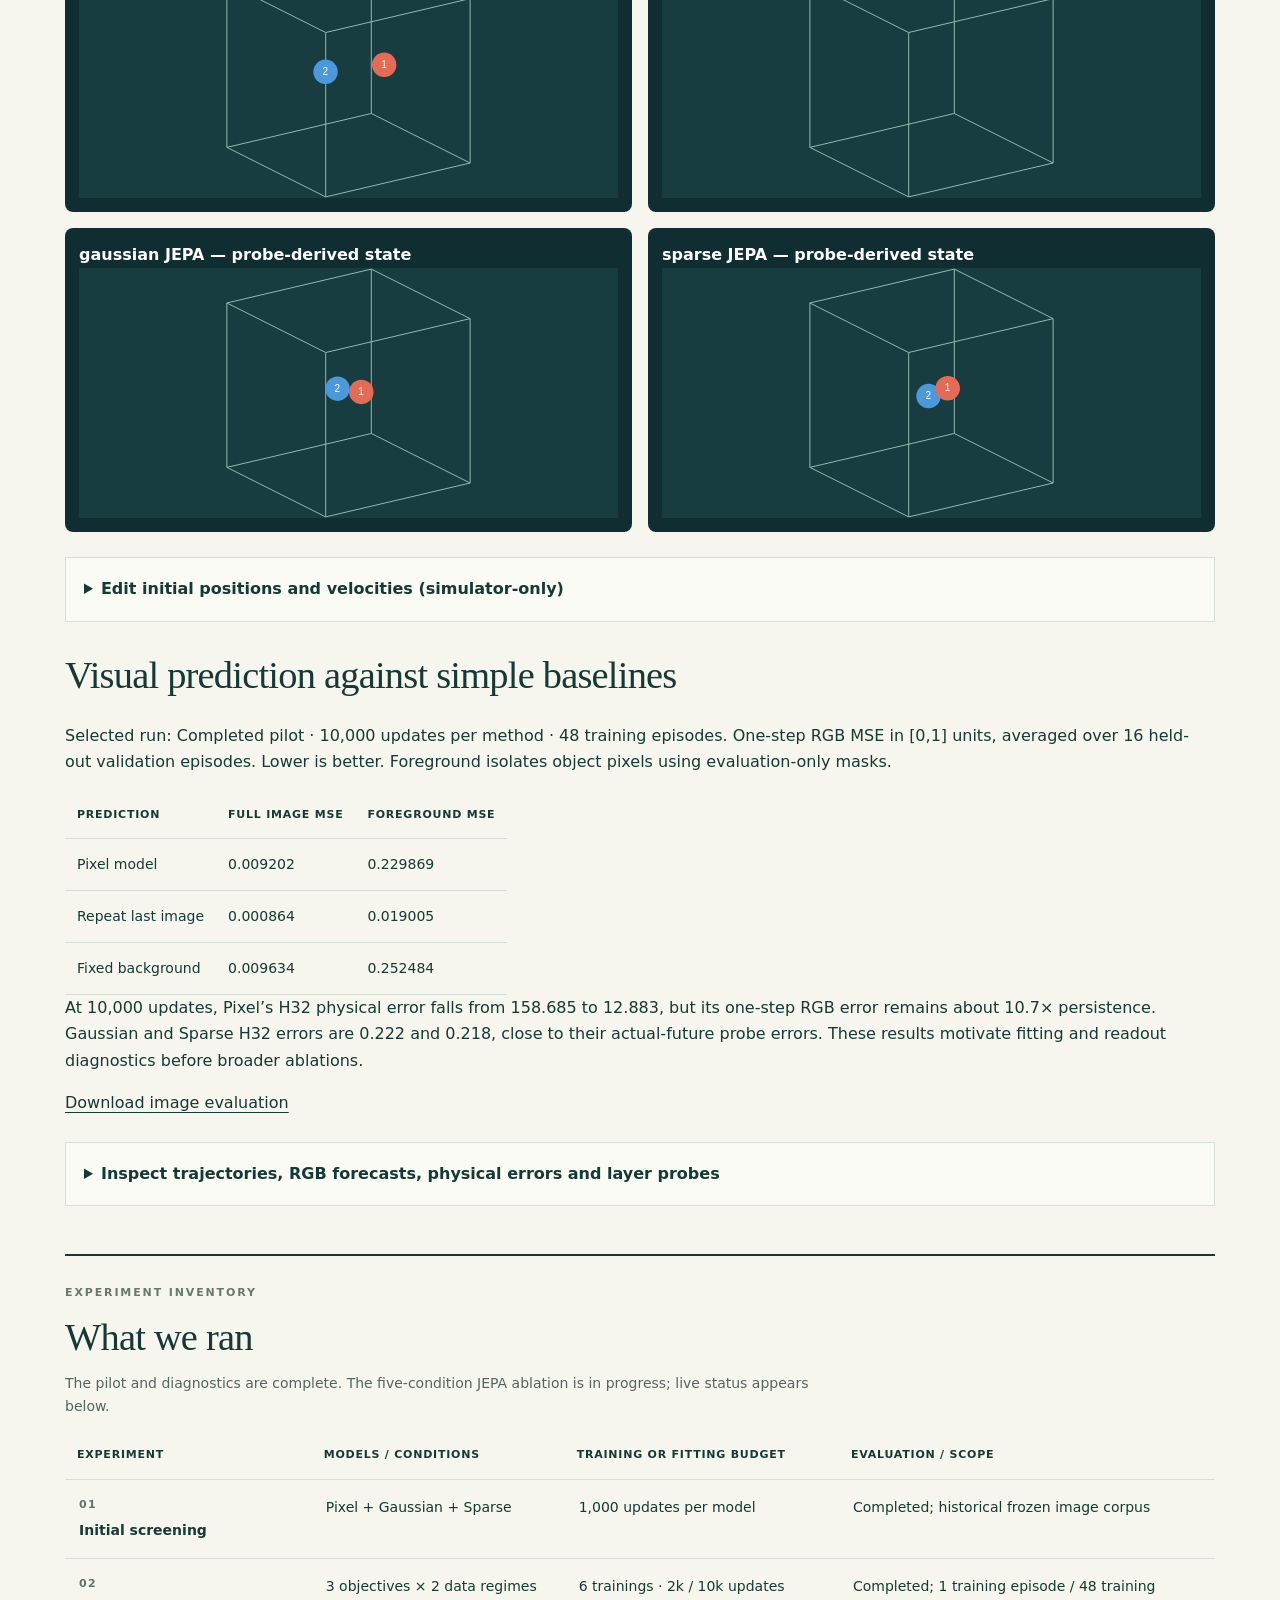
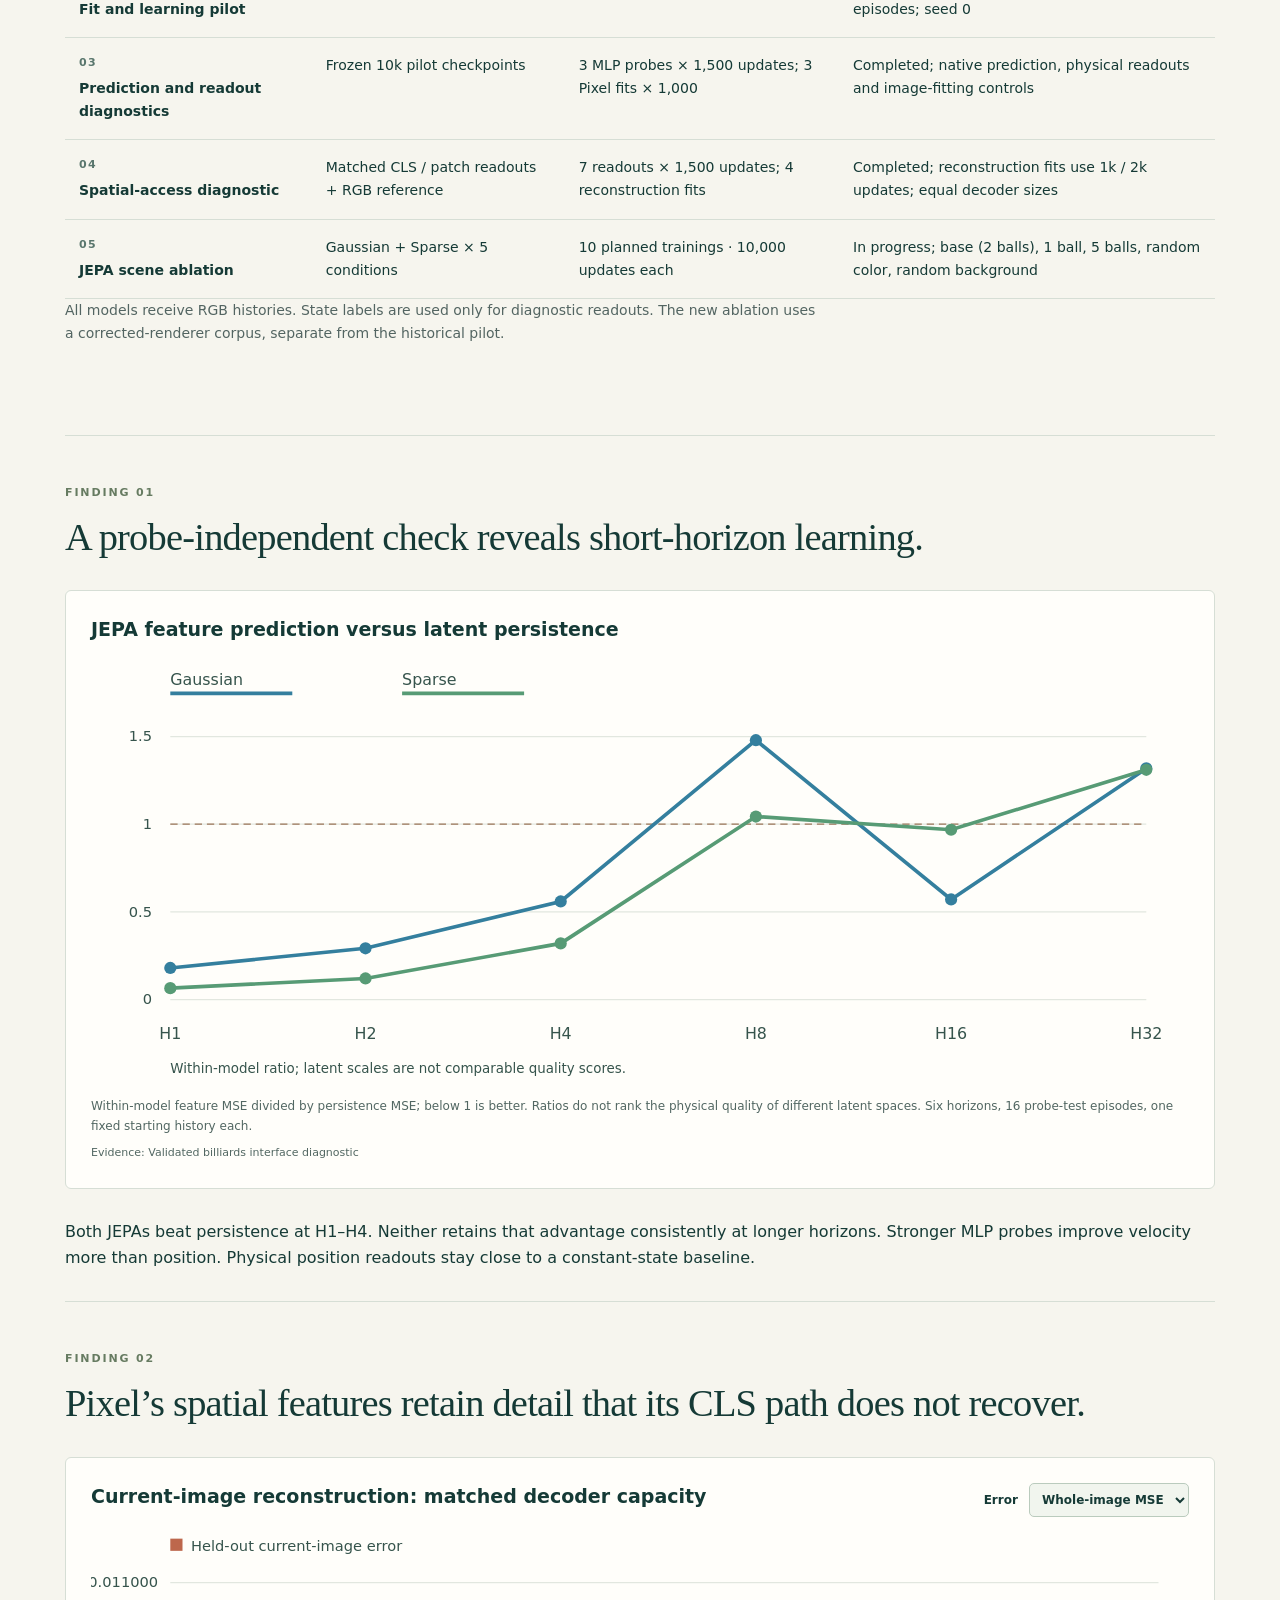
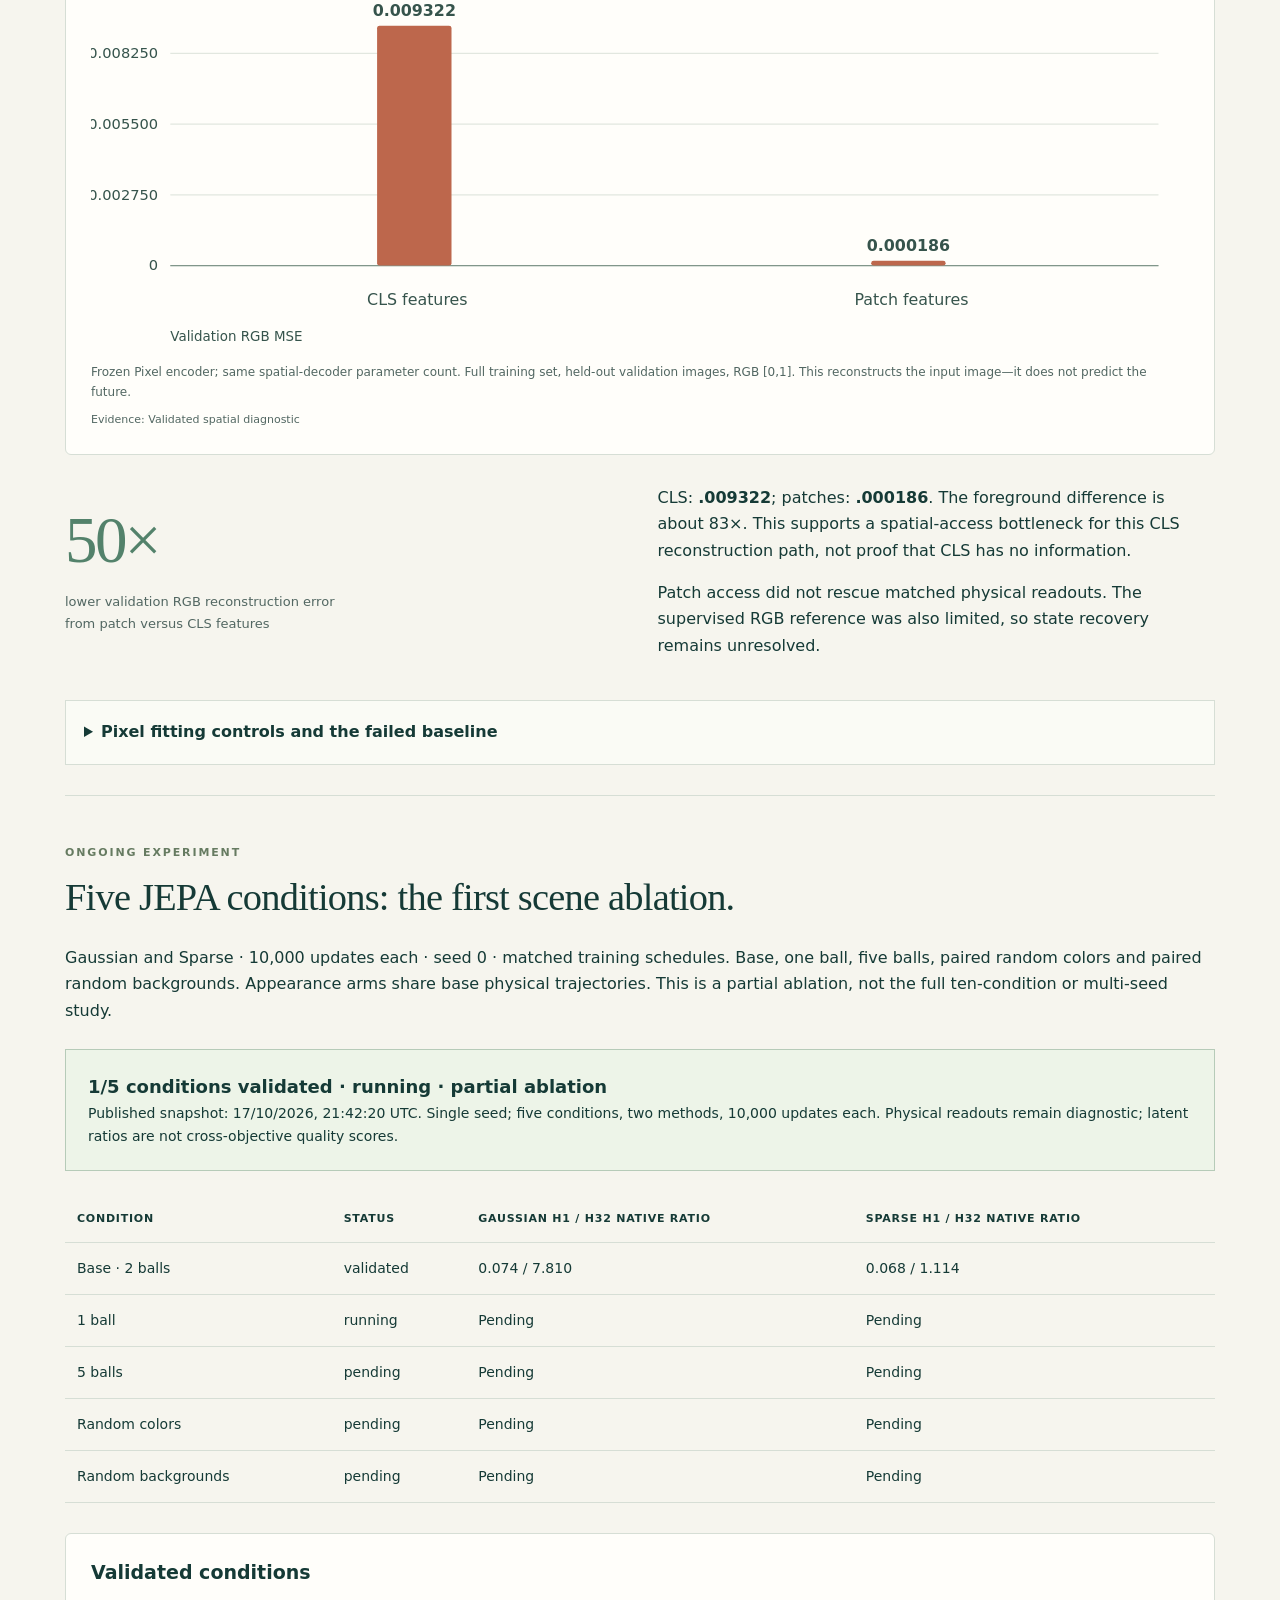
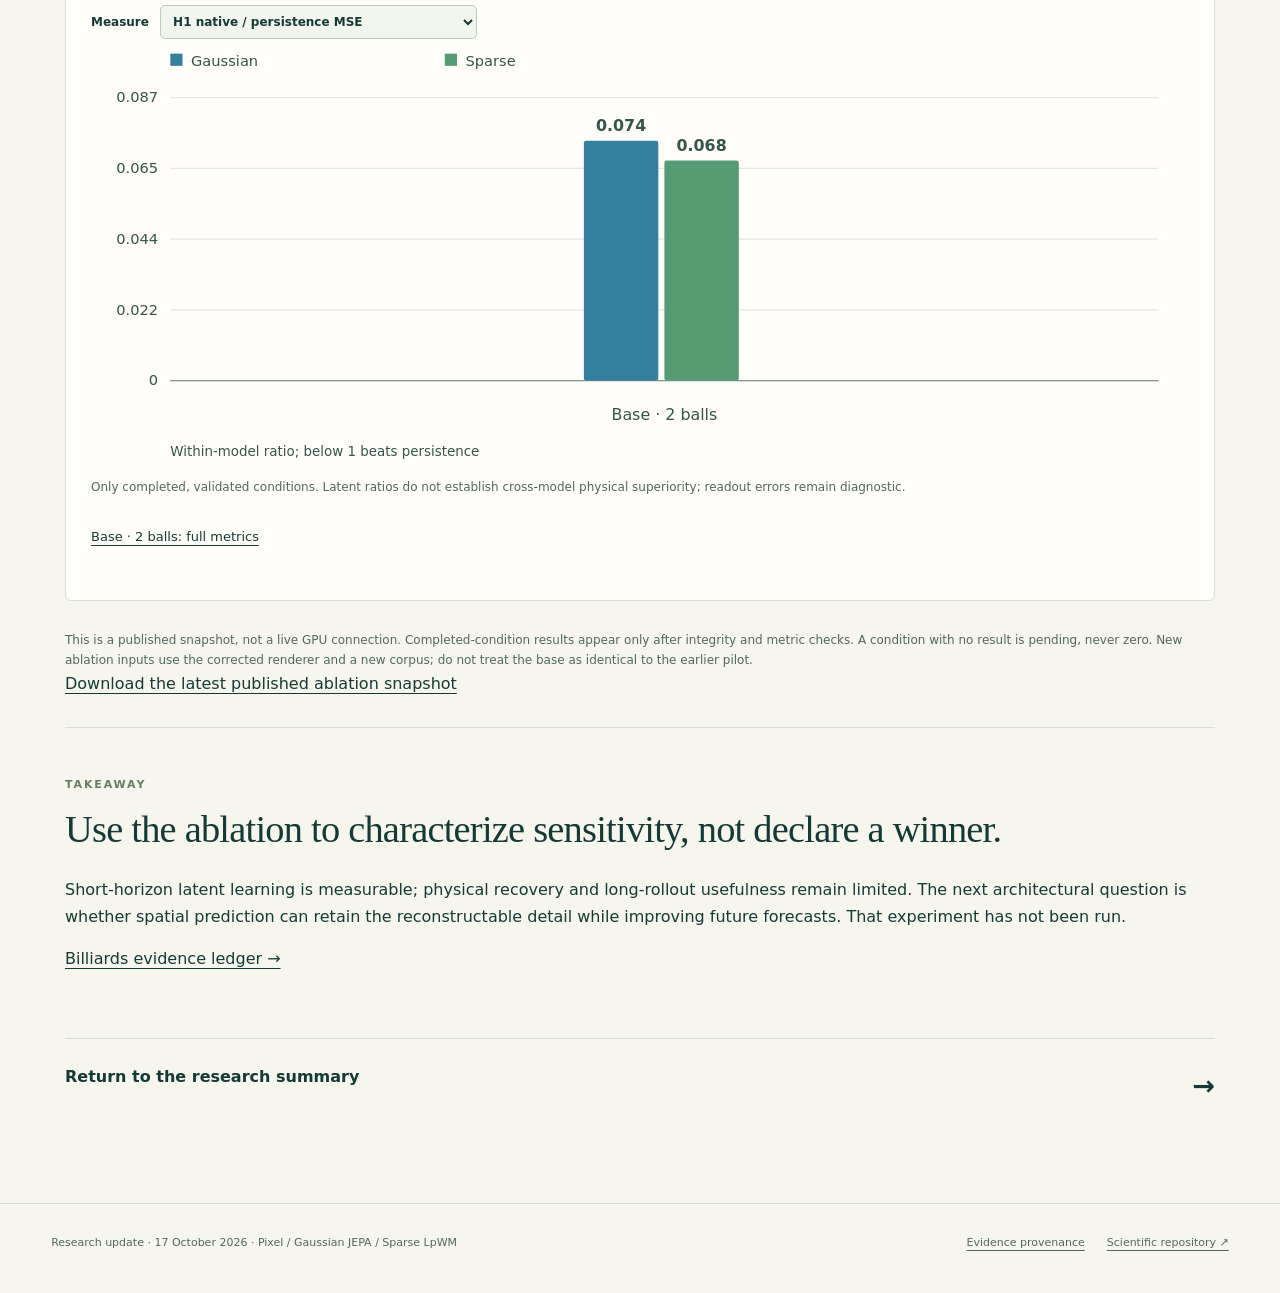
==== commit fbaef81c: "Organize billiards presentation and consolidate repeated diagnostics" ====
--- a/demos/billiards/billiards.html
+++ b/demos/billiards/billiards.html
@@ -1 +1 @@
-<!doctype html><html lang="en"><head><meta charset="utf-8"><meta name="viewport" content="width=device-width,initial-scale=1"><title>3D billiards: learning and ablations · World Models</title><link rel="stylesheet" href="review.css?v=dashboard-fix-2"></head><body data-page="billiards"><a class="skip" href="#main">Skip to content</a><header><a class="wordmark" href="index.html">WORLD MODEL STUDY<span>Research briefing</span></a><nav aria-label="Research chapters"><a data-page="index" href="index.html">Overview</a><a data-page="comparison" href="comparison.html">01 · Comparison</a><a data-page="layers" href="layers.html">02 · Layers & mechanisms</a><a data-page="billiards" href="billiards.html">03 · Billiards</a></nav></header><main id="main"><div class="hero"><p class="eyebrow">Part 03 / controlled dynamics</p><h1>3D billiards: learning and ablations</h1><p class="lead">Image-based world models with exact physical ground truth for evaluation.</p></div><section class="live-demo" aria-label="Live physics sandbox"><div class="live-caption"><strong>Live 3D physics sandbox</strong><span>Simulated ground truth · not a learned prediction</span><a href="billiards.html#playback">Model playback & results →</a></div><iframe src="simulator.html?embed=1" title="Interactive 3D billiards physics sandbox" loading="eager"></iframe></section><section id="playback" class="research-dashboard"><h2>Model playback & diagnostics</h2><p>How do image-prediction and latent-prediction objectives represent motion and interaction? We compare Pixel prediction, Gaussian JEPA and Sparse LpWM in a controlled 3D environment with known dynamics.</p><p id="status" class="warning">Loading recorded model comparisons…</p><h2>Playback and physics sandbox</h2><label>Training run <select id="run"><option value="learning">Completed pilot · 10,000 updates · 48 episodes</option><option value="tiny">Fit check · 2,000 updates · 1 episode</option><option value="screening">Initial screening · 1,000 updates · 48 episodes</option></select></label><div class="controls"><label>Mode <select id="mode"><option value="results">Recorded model comparison</option><option value="sandbox">Editable physics sandbox</option></select></label><label>Dimension <select id="dim"><option value="3">3D</option><option value="2">2D baseline</option></select></label><label>Balls <select id="balls"><option>1</option><option selected>2</option><option>3</option><option>5</option></select></label><label>Radius <input id="radius" type="number" value="0.07" min="0.02" max="0.12" step="0.01"></label><label>Appearance <select id="appearance"><option value="unique">Unique colors</option><option value="same">Same color</option><option value="background">Dark background</option></select></label><button id="reset">Reset</button></div><p id="scope">Saved results use the exact recorded configuration. Changing a setting switches to simulator-only mode.</p><div class="controls"><button id="play">Play</button><button id="step">Step</button><label>Time <input type="range" id="scrub" min="0" max="32" value="0"></label><output id="time">0.00 s</output><label>Camera <select id="camera"><option value="orbit">Orbit (drag canvas)</option><option value="xy">XY</option><option value="xz">XZ</option><option value="yz">YZ</option></select></label></div><section class="panels" id="panels"></section><p id="events"></p><details><summary>Edit initial positions and velocities (simulator-only)</summary><p>JSON q/v arrays in table units and units/s. Edits reset the trajectory. In XY view, drag a ball to edit x/y; its depth stays fixed.</p><textarea id="state"></textarea><button id="apply">Apply state</button></details><section id="pilot-summary" aria-label="Completed pilot image evaluation"></section><section id="diagnostics" aria-label="Representation and prediction analysis"><p>Loading diagnostic evidence…</p></section><h2>Physical forecast errors</h2><p>Evaluation on the same held-out states. Solid lines show predicted rollouts; dashed lines show probes applied to features of actual future images. Their comparison helps locate limitations in prediction and state recovery.</p><label>Metric <select id="metric"><option value="position_rmse">Position RMSE</option><option value="velocity_rmse">Velocity RMSE</option></select></label><label>Methods <select id="methods"><option value="all">All three objectives</option><option value="jepa">Gaussian and Sparse</option></select></label><canvas id="curve" class="plot"></canvas><h2>Privileged reference diagnostics</h2><p>These references use physical-state supervision. They are not image-only world models. Invalid estimated states are rejected, not clamped; valid-subset errors are selection-biased.</p><div id="references"></div><h2>Layer-wise frozen history probes</h2><label>Layer <select id="probe-layer"></select></label><div id="probe"></div><h2>Pixel future RGB</h2><p>Top: true synchronized XY/XZ/YZ views. Bottom: Pixel decoder prediction. JEPA ball renderings above are probe-derived, not generated RGB.</p><div class="controls"><label>Horizon <select id="horizon"><option>1</option><option>2</option><option>4</option><option>8</option><option>16</option><option>32</option></select></label><img id="pixels" style="width:432px;max-width:100%;image-rendering:pixelated" alt="Ground truth and predicted multiview RGB"></div><h2>Experimental coverage</h2><table><tr><th>Setting</th><th>Evidence status</th></tr><tr><td>3D / 2 balls / fixed unique colors / R=.07</td><td>Completed learning pilot · 10,000 updates per method; earlier runs retained</td></tr><tr><td>2D</td><td>Validated simulator; matched comparison pending</td></tr><tr><td>1/3/5 balls, appearance, radius changes</td><td>Interactive simulation available; trained comparisons pending</td></tr><tr><td>Independent encoder depths</td><td>Planned extension; results not yet available</td></tr></table><p id="error" role="alert"></p></section><section class="run-inventory" aria-label="Experiment inventory"><p class="eyebrow">Experiment inventory</p><h2>What we ran</h2><p class="inventory-note">The pilot and diagnostics are complete. The five-condition JEPA ablation is in progress; live status appears below.</p><div class="table-wrap"><table><thead><tr><th>Experiment</th><th>Models / conditions</th><th>Training or fitting budget</th><th>Evaluation / scope</th></tr></thead><tbody><tr><th scope="row"><span class="run-number">01</span>Initial screening</th><td>Pixel + Gaussian + Sparse</td><td>1,000 updates per model</td><td>Completed; historical frozen image corpus</td></tr><tr><th scope="row"><span class="run-number">02</span>Fit and learning pilot</th><td>3 objectives × 2 data regimes</td><td>6 trainings · 2k / 10k updates</td><td>Completed; 1 training episode / 48 training episodes; seed 0</td></tr><tr><th scope="row"><span class="run-number">03</span>Prediction and readout diagnostics</th><td>Frozen 10k pilot checkpoints</td><td>3 MLP probes × 1,500 updates; 3 Pixel fits × 1,000</td><td>Completed; native prediction, physical readouts and image-fitting controls</td></tr><tr><th scope="row"><span class="run-number">04</span>Spatial-access diagnostic</th><td>Matched CLS / patch readouts + RGB reference</td><td>7 readouts × 1,500 updates; 4 reconstruction fits</td><td>Completed; reconstruction fits use 1k / 2k updates; equal decoder sizes</td></tr><tr><th scope="row"><span class="run-number">05</span>JEPA scene ablation</th><td>Gaussian + Sparse × 5 conditions</td><td>10 planned trainings · 10,000 updates each</td><td>In progress; base (2 balls), 1 ball, 5 balls, random color, random background</td></tr></tbody></table></div><p class="inventory-note">All models receive RGB histories. State labels are used only for diagnostic readouts. The new ablation uses a corrected-renderer corpus, separate from the historical pilot.</p></section><div class="results-divider"><span>Results & interpretation</span></div><section class="chapter-section"><p class="eyebrow">03 / A</p><h2>Known physics, image-only models.</h2><p>Two balls in a unit 3D box, synchronized XY/XZ/YZ RGB views, three-frame history. Exact physics supplies ground truth. World models train on images; physical-state probes are fitted separately with labels.</p><div class="actions"><a class="button" href="billiards.html#playback">Open playback & physics sandbox</a><a href="simulator.html">Standalone simulator</a></div><p>The completed pilot includes a one-episode 2,000-update fit check and a 48-episode 10,000-update learning check for all three objectives. The tiny stage changes data size and is not a controlled duration comparison.</p></section><section class="chapter-section"><p class="eyebrow">03 / B</p><h2>A probe-independent check reveals short-horizon learning.</h2><article class="chart-card"><div class="chart-heading"><h3>JEPA feature prediction versus latent persistence</h3></div><div id="native" class="chart" aria-live="polite"></div><p class="caption">Within-model feature MSE divided by persistence MSE; below 1 is better. Ratios do not rank the physical quality of different latent spaces. Six horizons, 16 probe-test episodes, one fixed starting history each.</p><p class="source">Evidence: Validated billiards interface diagnostic</p></article><p>Both JEPAs beat persistence at H1–H4. Neither retains that advantage consistently at longer horizons. Stronger MLP probes improve velocity more than position. Physical position readouts stay close to a constant-state baseline.</p></section><section class="chapter-section"><p class="eyebrow">03 / C</p><h2>Pixel’s spatial features retain detail that its CLS path does not recover.</h2><article class="chart-card"><div class="chart-heading"><h3>Current-image reconstruction: matched decoder capacity</h3><label>Error <select id="recon-metric"><option value="mse">Whole-image MSE</option><option value="foreground_mse">Foreground MSE</option></select></label></div><div id="reconstruction" class="chart" aria-live="polite"></div><p class="caption">Frozen Pixel encoder; same spatial-decoder parameter count. Full training set, held-out validation images, RGB [0,1]. This reconstructs the input image—it does not predict the future.</p><p class="source">Evidence: Validated spatial diagnostic</p></article><div class="split"><div class="stat"><strong>50×</strong><span>lower validation RGB reconstruction error from patch versus CLS features</span></div><div><p>CLS: <strong>.009322</strong>; patches: <strong>.000186</strong>. The foreground difference is about 83×. This supports a spatial-access bottleneck for this CLS reconstruction path, not proof that CLS has no information.</p><p>Patch access did not rescue matched physical readouts. The supervised RGB reference was also limited, so state recovery remains unresolved.</p></div></div><details><summary>Pixel fitting controls and the failed baseline</summary><p>At 10k updates, future-image MSE .009202 is about10.7× persistence (.000864). On16 fixed training windows, further end-to-end fitting reaches .003368, decoder-only .007142, and free-code+decoder .003408; persistence is .000652. Those fitting controls are memorization diagnostics, not held-out improvements.</p></details></section><section class="chapter-section"><p class="eyebrow">03 / D</p><h2>Five JEPA conditions: the first scene ablation.</h2><p>Gaussian and Sparse · 10,000 updates each · seed 0 · matched training schedules. Base, one ball, five balls, paired random colors and paired random backgrounds. Appearance arms share base physical trajectories. This is a partial ablation, not the full ten-condition or multi-seed study.</p><div class="run-status" id="run-status">Loading saved run status…</div><div id="ablation-results"></div><p class="caption">This is a published snapshot, not a live GPU connection. Completed-condition results appear only after integrity and metric checks. A condition with no result is pending, never zero. New ablation inputs use the corrected renderer and a new corpus; do not treat the base as identical to the earlier pilot.</p><a href="results/jepa-priority.json">Download the latest published ablation snapshot</a></section><section class="chapter-section"><p class="eyebrow">Takeaway</p><h2>Use the ablation to characterize sensitivity, not declare a winner.</h2><p>Short-horizon latent learning is measurable; physical recovery and long-rollout usefulness remain limited. The next architectural question is whether spatial prediction can retain the reconstructable detail while improving future forecasts. That experiment has not been run.</p><a href="evidence.html#billiards">Billiards evidence ledger →</a></section><a class="next" href="index.html">Return to the research summary <span>→</span></a></main><footer><p>Research update · 17 October 2026 · Pixel / Gaussian JEPA / Sparse LpWM</p><a href="review-data/provenance.json">Evidence provenance</a><a href="https://github.com/henry550xz/jepa-worldmodel-comparison">Scientific repository ↗</a></footer><script type="module" src="review.mjs"></script><script type="module" src="research.mjs?v=dashboard-fix-2"></script></body></html>+<!doctype html><html lang="en"><head><meta charset="utf-8"><meta name="viewport" content="width=device-width,initial-scale=1"><title>3D billiards: learning and ablations · World Models</title><link rel="stylesheet" href="review.css?v=organized-3"></head><body data-page="billiards"><a class="skip" href="#main">Skip to content</a><header><a class="wordmark" href="index.html">WORLD MODEL STUDY<span>Research briefing</span></a><nav aria-label="Research chapters"><a data-page="index" href="index.html">Overview</a><a data-page="comparison" href="comparison.html">01 · Comparison</a><a data-page="layers" href="layers.html">02 · Layers & mechanisms</a><a data-page="billiards" href="billiards.html">03 · Billiards</a></nav></header><main id="main"><div class="hero"><p class="eyebrow">Part 03 / controlled dynamics</p><h1>3D billiards: learning and ablations</h1><p class="lead">Image-based world models with exact physical ground truth for evaluation.</p></div><section class="live-demo" aria-label="Live physics sandbox"><div class="live-caption"><strong>Live 3D physics sandbox</strong><span>Simulated ground truth · not a learned prediction</span></div><iframe src="simulator.html?embed=1" title="Interactive 3D billiards physics sandbox" loading="eager"></iframe></section><section id="playback" class="research-dashboard"><h2>Recorded model playback</h2><p>Three synchronized RGB views (XY / XZ / YZ), three-frame history, exact 3D dynamics. Pixel, Gaussian JEPA and Sparse LpWM train on images only. Rendered model trajectories below come from separately fitted physical-state probes.</p><p id="status" class="warning">Loading recorded model comparisons…</p><label>Training run <select id="run"><option value="learning">Completed pilot · 10,000 updates · 48 episodes</option><option value="tiny">Fit check · 2,000 updates · 1 episode</option><option value="screening">Initial screening · 1,000 updates · 48 episodes</option></select></label><details class="sandbox-options"><summary>Edit this trajectory in simulator-only mode</summary><div class="controls"><label>Mode <select id="mode"><option value="results">Recorded model comparison</option><option value="sandbox">Editable physics sandbox</option></select></label><label>Dimension <select id="dim"><option value="3">3D</option><option value="2">2D baseline</option></select></label><label>Balls <select id="balls"><option>1</option><option selected>2</option><option>3</option><option>5</option></select></label><label>Radius <input id="radius" type="number" value="0.07" min="0.02" max="0.12" step="0.01"></label><label>Appearance <select id="appearance"><option value="unique">Unique colors</option><option value="same">Same color</option><option value="background">Dark background</option></select></label><button id="reset">Reset</button></div></details><p id="scope">Saved results use the exact recorded configuration. Changing a setting switches to simulator-only mode.</p><div class="controls"><button id="play">Play</button><button id="step">Step</button><label>Time <input type="range" id="scrub" min="0" max="32" value="0"></label><output id="time">0.00 s</output><label>Camera <select id="camera"><option value="orbit">Orbit (drag canvas)</option><option value="xy">XY</option><option value="xz">XZ</option><option value="yz">YZ</option></select></label></div><section class="panels" id="panels"></section><p id="events"></p><details><summary>Edit initial positions and velocities (simulator-only)</summary><p>JSON q/v arrays in table units and units/s. Edits reset the trajectory. In XY view, drag a ball to edit x/y; its depth stays fixed.</p><textarea id="state"></textarea><button id="apply">Apply state</button></details><section id="pilot-summary" aria-label="Completed pilot image evaluation"></section><details id="technical-diagnostics"><summary>Inspect trajectories, RGB forecasts, physical errors and layer probes</summary><section id="diagnostics" aria-label="Representation and prediction analysis"><p>Loading diagnostic evidence…</p></section><h2>Physical forecast errors</h2><p>Evaluation on the same held-out states. Solid lines show predicted rollouts; dashed lines show probes applied to features of actual future images. Their comparison helps locate limitations in prediction and state recovery.</p><label>Metric <select id="metric"><option value="position_rmse">Position RMSE</option><option value="velocity_rmse">Velocity RMSE</option></select></label><label>Methods <select id="methods"><option value="all">All three objectives</option><option value="jepa">Gaussian and Sparse</option></select></label><canvas id="curve" class="plot"></canvas><h2>Privileged reference diagnostics</h2><p>These references use physical-state supervision. They are not image-only world models. Invalid estimated states are rejected, not clamped; valid-subset errors are selection-biased.</p><div id="references"></div><h2>Layer-wise frozen history probes</h2><label>Layer <select id="probe-layer"></select></label><div id="probe"></div></details><p id="error" role="alert"></p></section><section id="experiment-inventory" class="run-inventory" aria-label="Experiment inventory"><p class="eyebrow">Experiment inventory</p><h2>What we ran</h2><p class="inventory-note">The pilot and diagnostics are complete. The five-condition JEPA ablation is in progress; live status appears below.</p><div class="table-wrap"><table><thead><tr><th>Experiment</th><th>Models / conditions</th><th>Training or fitting budget</th><th>Evaluation / scope</th></tr></thead><tbody><tr><th scope="row"><span class="run-number">01</span>Initial screening</th><td>Pixel + Gaussian + Sparse</td><td>1,000 updates per model</td><td>Completed; historical frozen image corpus</td></tr><tr><th scope="row"><span class="run-number">02</span>Fit and learning pilot</th><td>3 objectives × 2 data regimes</td><td>6 trainings · 2k / 10k updates</td><td>Completed; 1 training episode / 48 training episodes; seed 0</td></tr><tr><th scope="row"><span class="run-number">03</span>Prediction and readout diagnostics</th><td>Frozen 10k pilot checkpoints</td><td>3 MLP probes × 1,500 updates; 3 Pixel fits × 1,000</td><td>Completed; native prediction, physical readouts and image-fitting controls</td></tr><tr><th scope="row"><span class="run-number">04</span>Spatial-access diagnostic</th><td>Matched CLS / patch readouts + RGB reference</td><td>7 readouts × 1,500 updates; 4 reconstruction fits</td><td>Completed; reconstruction fits use 1k / 2k updates; equal decoder sizes</td></tr><tr><th scope="row"><span class="run-number">05</span>JEPA scene ablation</th><td>Gaussian + Sparse × 5 conditions</td><td>10 planned trainings · 10,000 updates each</td><td>In progress; base (2 balls), 1 ball, 5 balls, random color, random background</td></tr></tbody></table></div><p class="inventory-note">All models receive RGB histories. State labels are used only for diagnostic readouts. The new ablation uses a corrected-renderer corpus, separate from the historical pilot.</p></section><section class="chapter-section"><p class="eyebrow">Finding 01</p><h2>A probe-independent check reveals short-horizon learning.</h2><article class="chart-card"><div class="chart-heading"><h3>JEPA feature prediction versus latent persistence</h3></div><div id="native" class="chart" aria-live="polite"></div><p class="caption">Within-model feature MSE divided by persistence MSE; below 1 is better. Ratios do not rank the physical quality of different latent spaces. Six horizons, 16 probe-test episodes, one fixed starting history each.</p><p class="source">Evidence: Validated billiards interface diagnostic</p></article><p>Both JEPAs beat persistence at H1–H4. Neither retains that advantage consistently at longer horizons. Stronger MLP probes improve velocity more than position. Physical position readouts stay close to a constant-state baseline.</p></section><section class="chapter-section"><p class="eyebrow">Finding 02</p><h2>Pixel’s spatial features retain detail that its CLS path does not recover.</h2><article class="chart-card"><div class="chart-heading"><h3>Current-image reconstruction: matched decoder capacity</h3><label>Error <select id="recon-metric"><option value="mse">Whole-image MSE</option><option value="foreground_mse">Foreground MSE</option></select></label></div><div id="reconstruction" class="chart" aria-live="polite"></div><p class="caption">Frozen Pixel encoder; same spatial-decoder parameter count. Full training set, held-out validation images, RGB [0,1]. This reconstructs the input image—it does not predict the future.</p><p class="source">Evidence: Validated spatial diagnostic</p></article><div class="split"><div class="stat"><strong>50×</strong><span>lower validation RGB reconstruction error from patch versus CLS features</span></div><div><p>CLS: <strong>.009322</strong>; patches: <strong>.000186</strong>. The foreground difference is about 83×. This supports a spatial-access bottleneck for this CLS reconstruction path, not proof that CLS has no information.</p><p>Patch access did not rescue matched physical readouts. The supervised RGB reference was also limited, so state recovery remains unresolved.</p></div></div><details><summary>Pixel fitting controls and the failed baseline</summary><p>At 10k updates, future-image MSE .009202 is about10.7× persistence (.000864). On16 fixed training windows, further end-to-end fitting reaches .003368, decoder-only .007142, and free-code+decoder .003408; persistence is .000652. Those fitting controls are memorization diagnostics, not held-out improvements.</p></details></section><section class="chapter-section"><p class="eyebrow">Ongoing experiment</p><h2>Five JEPA conditions: the first scene ablation.</h2><p>Gaussian and Sparse · 10,000 updates each · seed 0 · matched training schedules. Base, one ball, five balls, paired random colors and paired random backgrounds. Appearance arms share base physical trajectories. This is a partial ablation, not the full ten-condition or multi-seed study.</p><div class="run-status" id="run-status">Loading saved run status…</div><div id="ablation-results"></div><p class="caption">This is a published snapshot, not a live GPU connection. Completed-condition results appear only after integrity and metric checks. A condition with no result is pending, never zero. New ablation inputs use the corrected renderer and a new corpus; do not treat the base as identical to the earlier pilot.</p><a href="results/jepa-priority.json">Download the latest published ablation snapshot</a></section><section class="chapter-section"><p class="eyebrow">Takeaway</p><h2>Use the ablation to characterize sensitivity, not declare a winner.</h2><p>Short-horizon latent learning is measurable; physical recovery and long-rollout usefulness remain limited. The next architectural question is whether spatial prediction can retain the reconstructable detail while improving future forecasts. That experiment has not been run.</p><a href="evidence.html#billiards">Billiards evidence ledger →</a></section><a class="next" href="index.html">Return to the research summary <span>→</span></a></main><footer><p>Research update · 17 October 2026 · Pixel / Gaussian JEPA / Sparse LpWM</p><a href="review-data/provenance.json">Evidence provenance</a><a href="https://github.com/henry550xz/jepa-worldmodel-comparison">Scientific repository ↗</a></footer><script type="module" src="review.mjs"></script><script type="module" src="research.mjs?v=organized-3"></script></body></html>
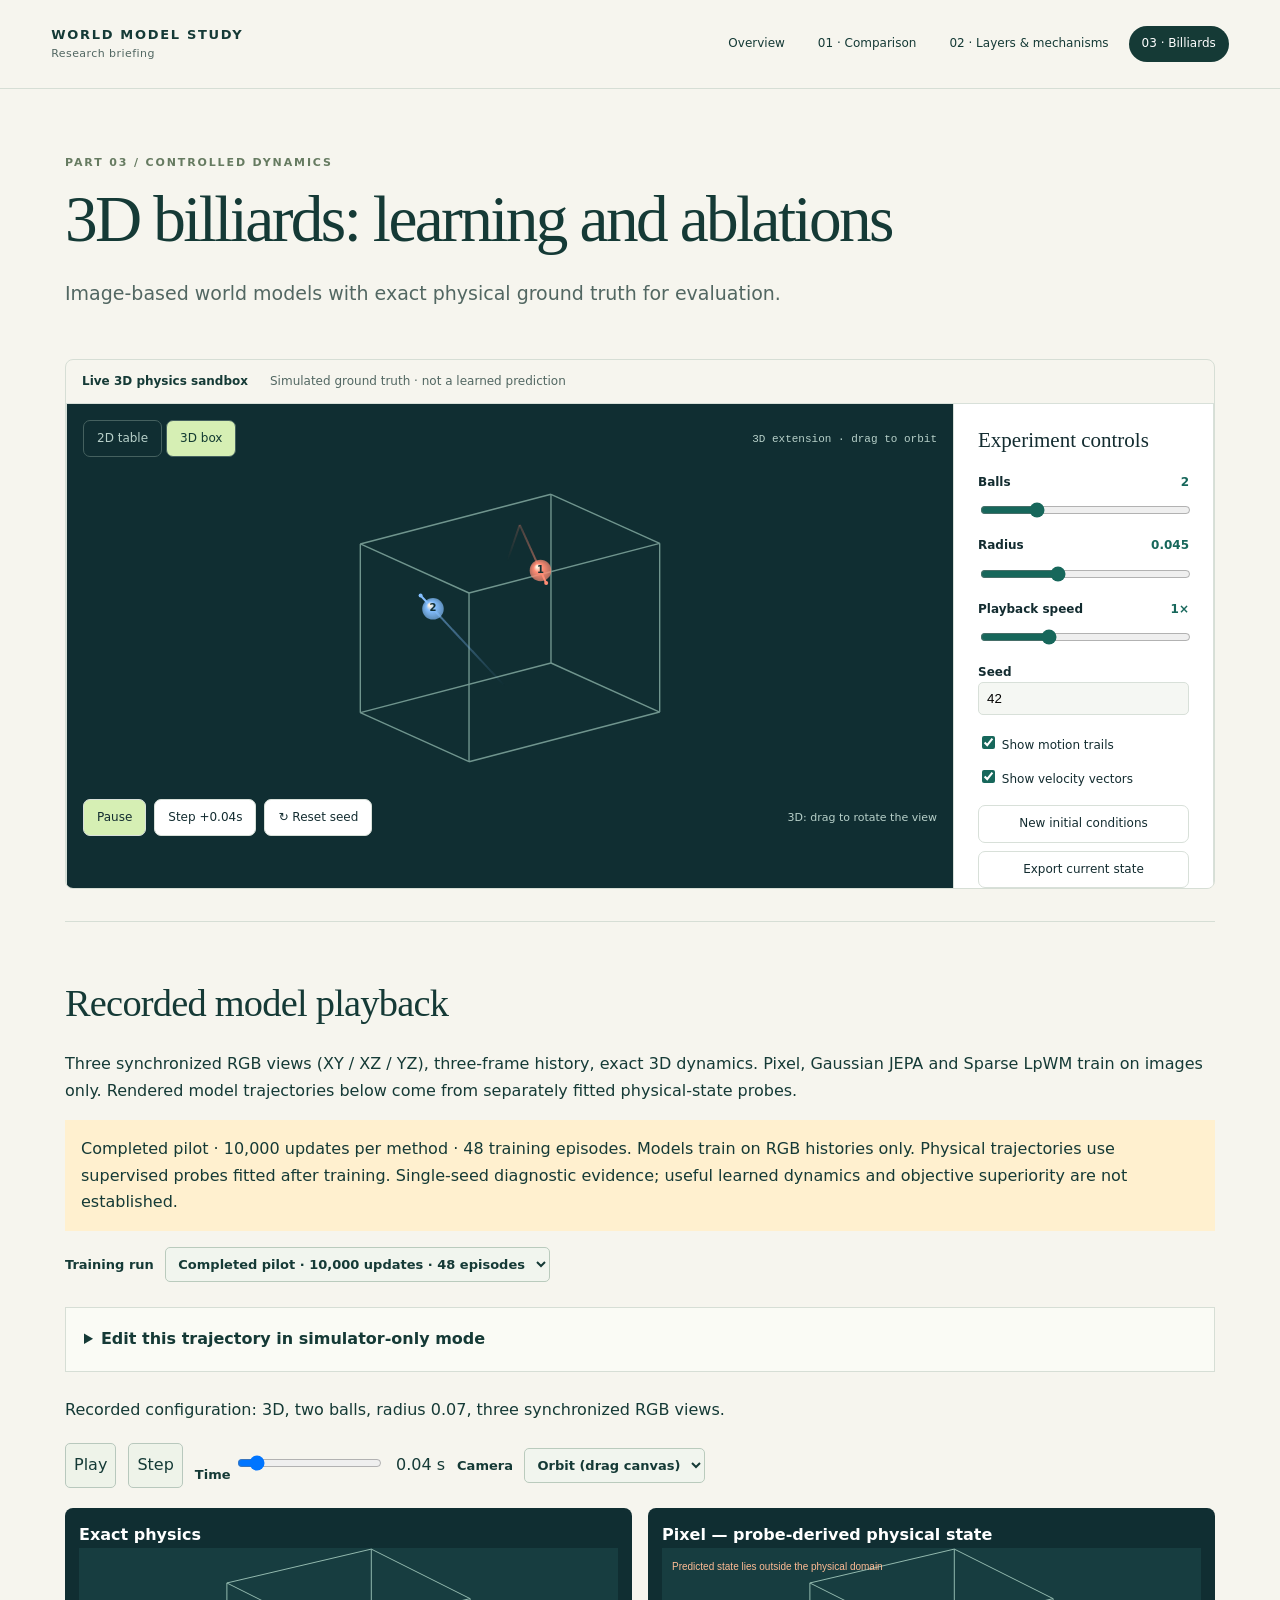
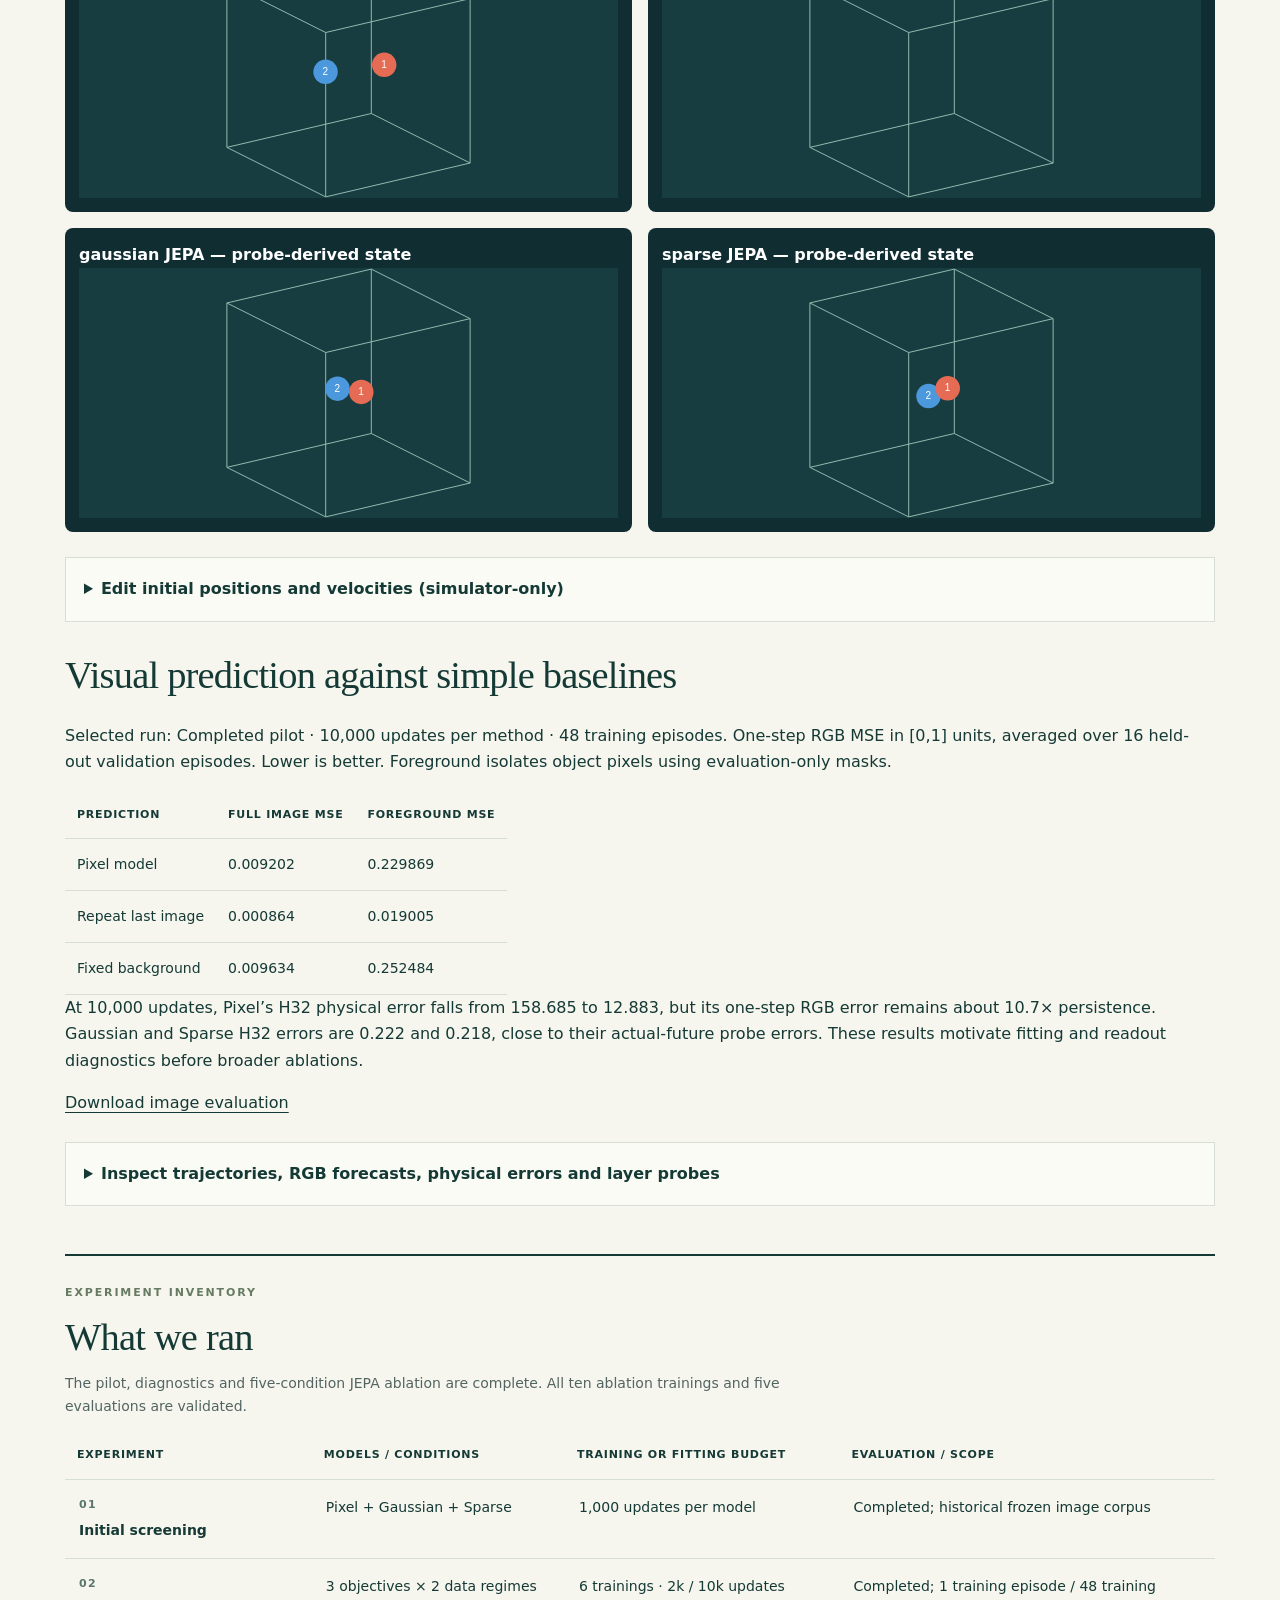
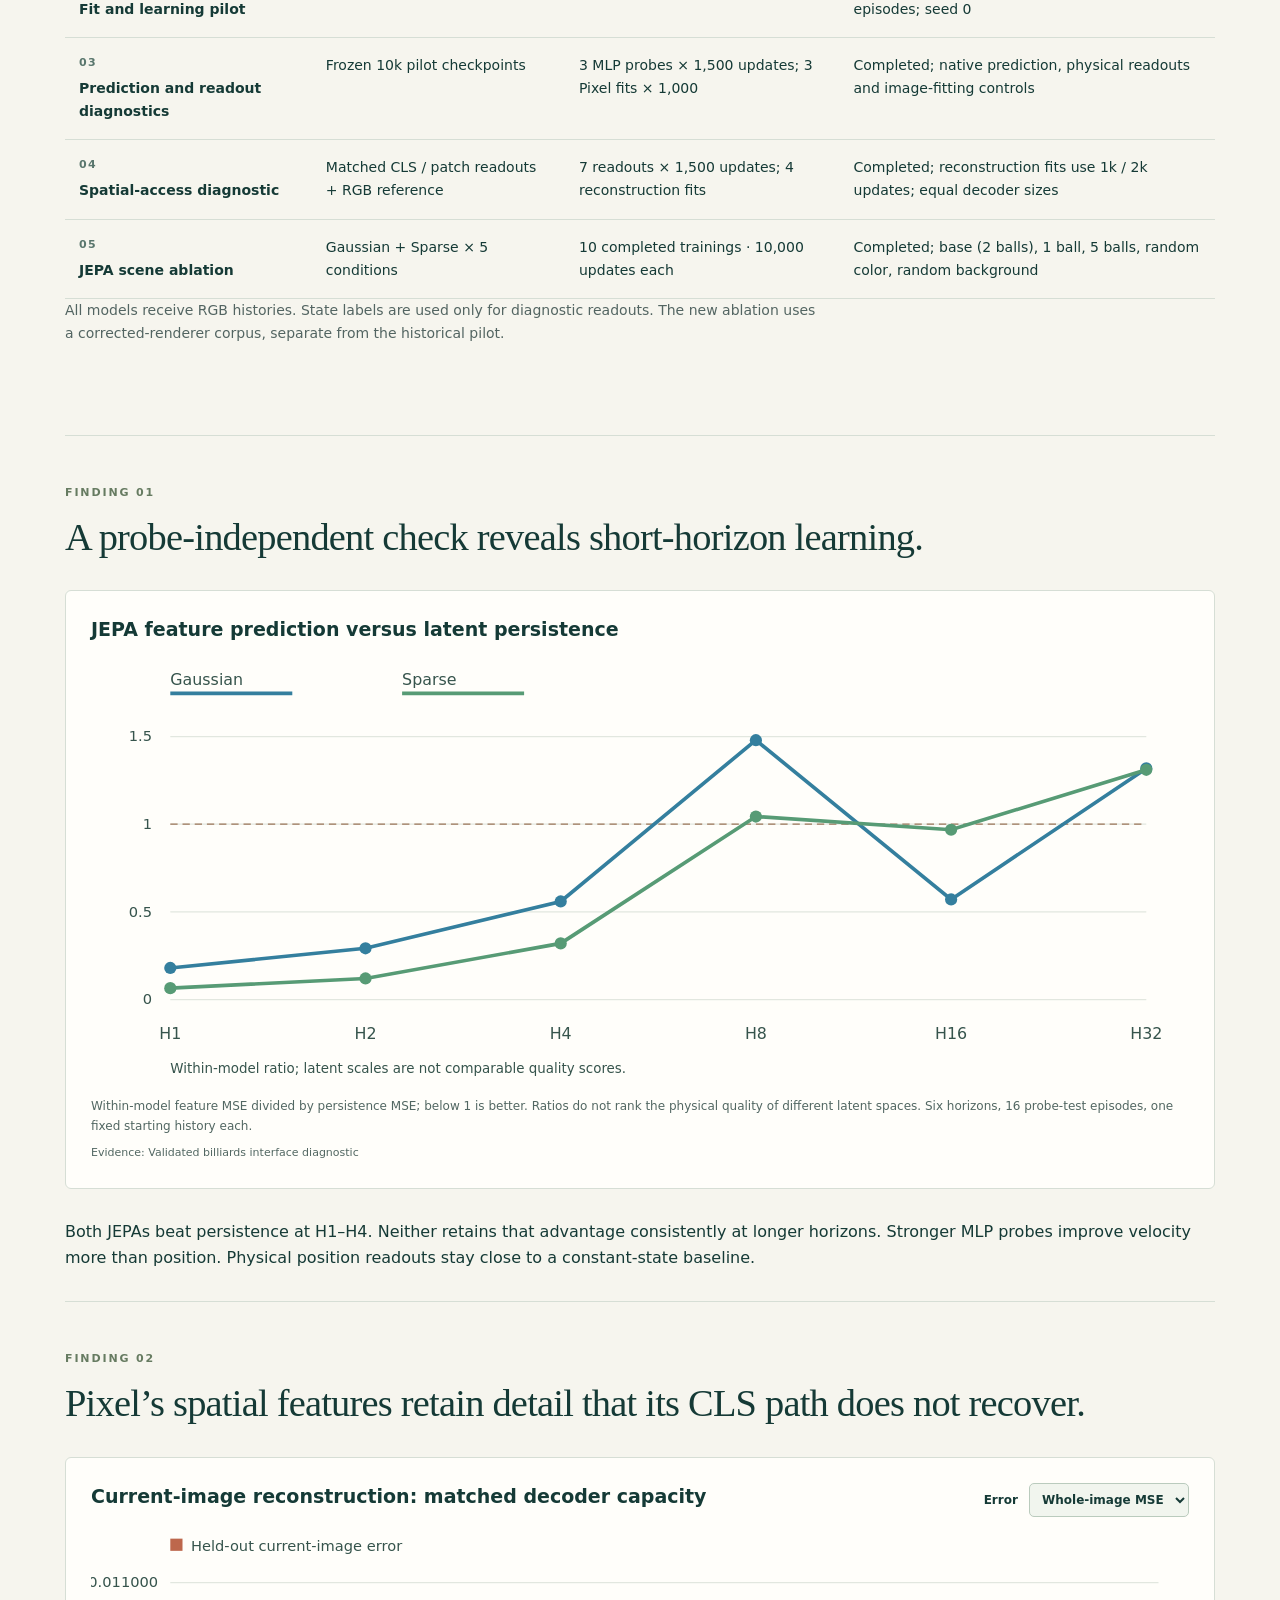
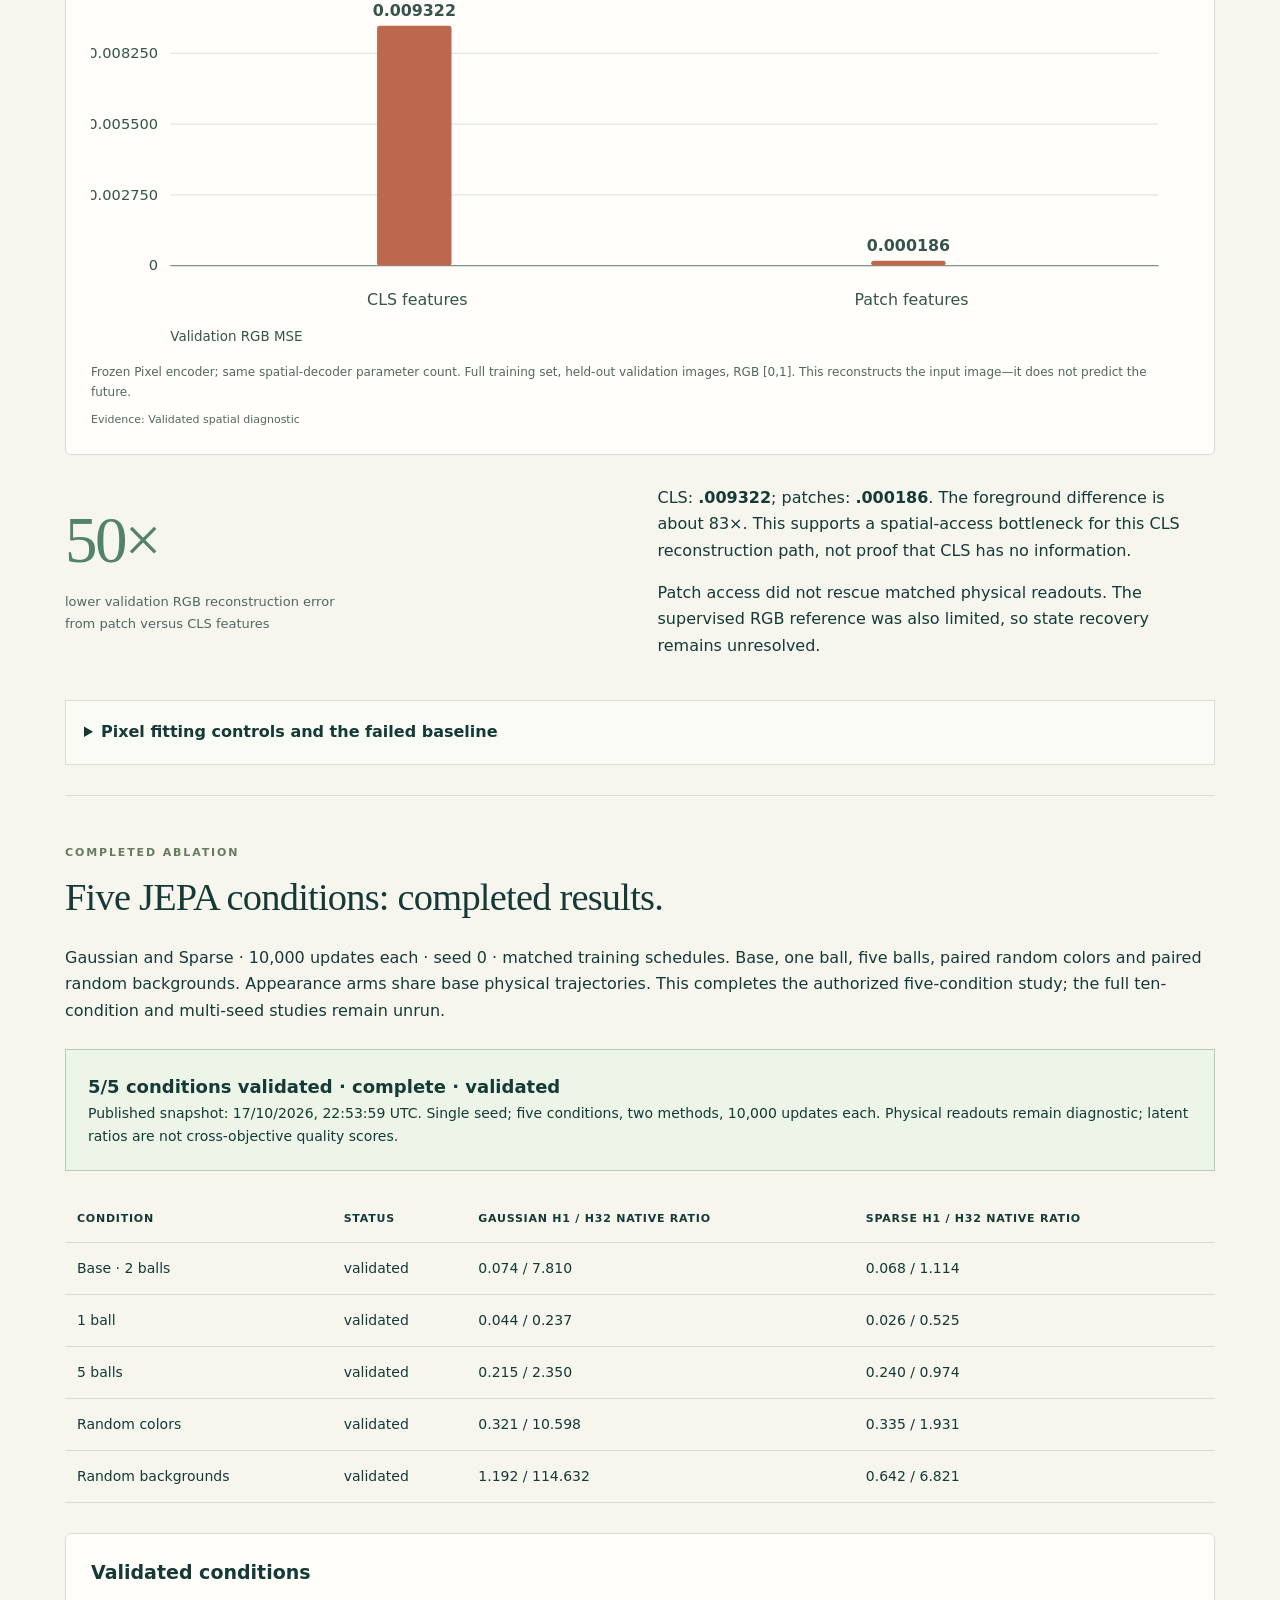
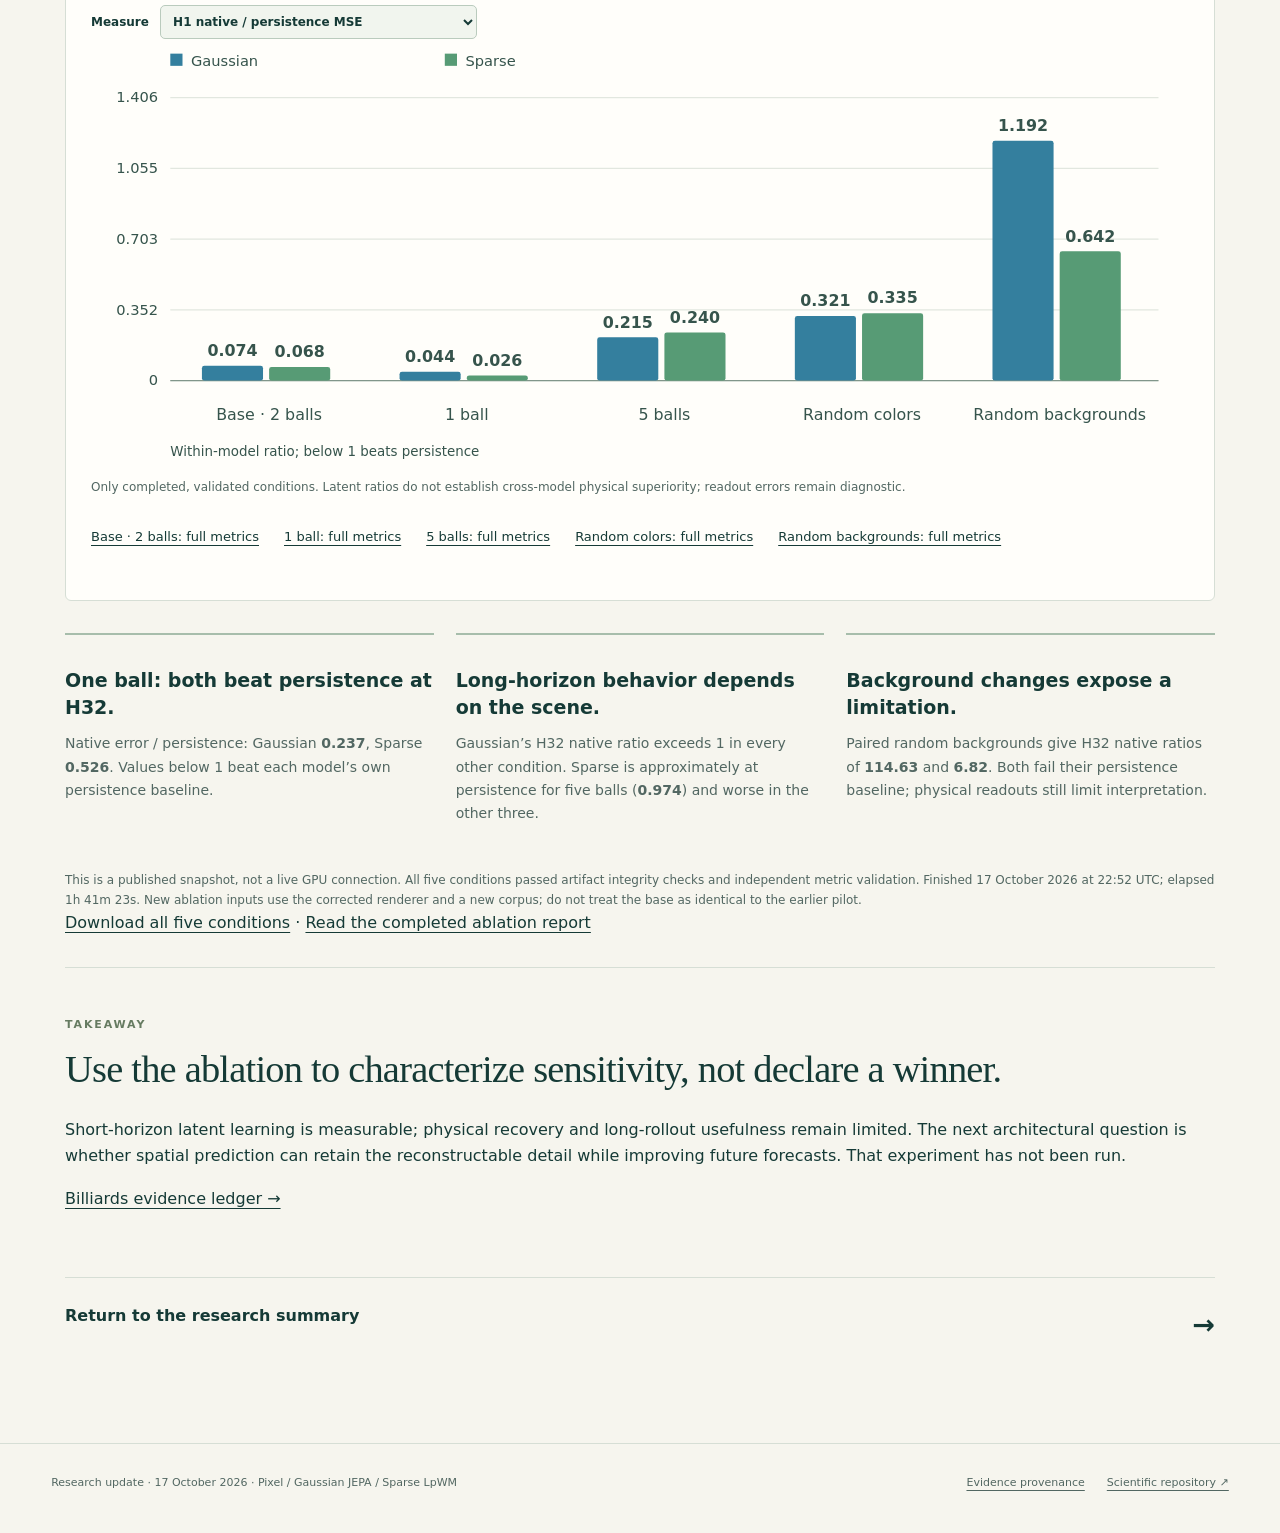
==== commit 6a4d2462: "Present completed five-condition JEPA ablation and validated findings" ====
--- a/demos/billiards/billiards.html
+++ b/demos/billiards/billiards.html
@@ -1 +1 @@
-<!doctype html><html lang="en"><head><meta charset="utf-8"><meta name="viewport" content="width=device-width,initial-scale=1"><title>3D billiards: learning and ablations · World Models</title><link rel="stylesheet" href="review.css?v=organized-3"></head><body data-page="billiards"><a class="skip" href="#main">Skip to content</a><header><a class="wordmark" href="index.html">WORLD MODEL STUDY<span>Research briefing</span></a><nav aria-label="Research chapters"><a data-page="index" href="index.html">Overview</a><a data-page="comparison" href="comparison.html">01 · Comparison</a><a data-page="layers" href="layers.html">02 · Layers & mechanisms</a><a data-page="billiards" href="billiards.html">03 · Billiards</a></nav></header><main id="main"><div class="hero"><p class="eyebrow">Part 03 / controlled dynamics</p><h1>3D billiards: learning and ablations</h1><p class="lead">Image-based world models with exact physical ground truth for evaluation.</p></div><section class="live-demo" aria-label="Live physics sandbox"><div class="live-caption"><strong>Live 3D physics sandbox</strong><span>Simulated ground truth · not a learned prediction</span></div><iframe src="simulator.html?embed=1" title="Interactive 3D billiards physics sandbox" loading="eager"></iframe></section><section id="playback" class="research-dashboard"><h2>Recorded model playback</h2><p>Three synchronized RGB views (XY / XZ / YZ), three-frame history, exact 3D dynamics. Pixel, Gaussian JEPA and Sparse LpWM train on images only. Rendered model trajectories below come from separately fitted physical-state probes.</p><p id="status" class="warning">Loading recorded model comparisons…</p><label>Training run <select id="run"><option value="learning">Completed pilot · 10,000 updates · 48 episodes</option><option value="tiny">Fit check · 2,000 updates · 1 episode</option><option value="screening">Initial screening · 1,000 updates · 48 episodes</option></select></label><details class="sandbox-options"><summary>Edit this trajectory in simulator-only mode</summary><div class="controls"><label>Mode <select id="mode"><option value="results">Recorded model comparison</option><option value="sandbox">Editable physics sandbox</option></select></label><label>Dimension <select id="dim"><option value="3">3D</option><option value="2">2D baseline</option></select></label><label>Balls <select id="balls"><option>1</option><option selected>2</option><option>3</option><option>5</option></select></label><label>Radius <input id="radius" type="number" value="0.07" min="0.02" max="0.12" step="0.01"></label><label>Appearance <select id="appearance"><option value="unique">Unique colors</option><option value="same">Same color</option><option value="background">Dark background</option></select></label><button id="reset">Reset</button></div></details><p id="scope">Saved results use the exact recorded configuration. Changing a setting switches to simulator-only mode.</p><div class="controls"><button id="play">Play</button><button id="step">Step</button><label>Time <input type="range" id="scrub" min="0" max="32" value="0"></label><output id="time">0.00 s</output><label>Camera <select id="camera"><option value="orbit">Orbit (drag canvas)</option><option value="xy">XY</option><option value="xz">XZ</option><option value="yz">YZ</option></select></label></div><section class="panels" id="panels"></section><p id="events"></p><details><summary>Edit initial positions and velocities (simulator-only)</summary><p>JSON q/v arrays in table units and units/s. Edits reset the trajectory. In XY view, drag a ball to edit x/y; its depth stays fixed.</p><textarea id="state"></textarea><button id="apply">Apply state</button></details><section id="pilot-summary" aria-label="Completed pilot image evaluation"></section><details id="technical-diagnostics"><summary>Inspect trajectories, RGB forecasts, physical errors and layer probes</summary><section id="diagnostics" aria-label="Representation and prediction analysis"><p>Loading diagnostic evidence…</p></section><h2>Physical forecast errors</h2><p>Evaluation on the same held-out states. Solid lines show predicted rollouts; dashed lines show probes applied to features of actual future images. Their comparison helps locate limitations in prediction and state recovery.</p><label>Metric <select id="metric"><option value="position_rmse">Position RMSE</option><option value="velocity_rmse">Velocity RMSE</option></select></label><label>Methods <select id="methods"><option value="all">All three objectives</option><option value="jepa">Gaussian and Sparse</option></select></label><canvas id="curve" class="plot"></canvas><h2>Privileged reference diagnostics</h2><p>These references use physical-state supervision. They are not image-only world models. Invalid estimated states are rejected, not clamped; valid-subset errors are selection-biased.</p><div id="references"></div><h2>Layer-wise frozen history probes</h2><label>Layer <select id="probe-layer"></select></label><div id="probe"></div></details><p id="error" role="alert"></p></section><section id="experiment-inventory" class="run-inventory" aria-label="Experiment inventory"><p class="eyebrow">Experiment inventory</p><h2>What we ran</h2><p class="inventory-note">The pilot and diagnostics are complete. The five-condition JEPA ablation is in progress; live status appears below.</p><div class="table-wrap"><table><thead><tr><th>Experiment</th><th>Models / conditions</th><th>Training or fitting budget</th><th>Evaluation / scope</th></tr></thead><tbody><tr><th scope="row"><span class="run-number">01</span>Initial screening</th><td>Pixel + Gaussian + Sparse</td><td>1,000 updates per model</td><td>Completed; historical frozen image corpus</td></tr><tr><th scope="row"><span class="run-number">02</span>Fit and learning pilot</th><td>3 objectives × 2 data regimes</td><td>6 trainings · 2k / 10k updates</td><td>Completed; 1 training episode / 48 training episodes; seed 0</td></tr><tr><th scope="row"><span class="run-number">03</span>Prediction and readout diagnostics</th><td>Frozen 10k pilot checkpoints</td><td>3 MLP probes × 1,500 updates; 3 Pixel fits × 1,000</td><td>Completed; native prediction, physical readouts and image-fitting controls</td></tr><tr><th scope="row"><span class="run-number">04</span>Spatial-access diagnostic</th><td>Matched CLS / patch readouts + RGB reference</td><td>7 readouts × 1,500 updates; 4 reconstruction fits</td><td>Completed; reconstruction fits use 1k / 2k updates; equal decoder sizes</td></tr><tr><th scope="row"><span class="run-number">05</span>JEPA scene ablation</th><td>Gaussian + Sparse × 5 conditions</td><td>10 planned trainings · 10,000 updates each</td><td>In progress; base (2 balls), 1 ball, 5 balls, random color, random background</td></tr></tbody></table></div><p class="inventory-note">All models receive RGB histories. State labels are used only for diagnostic readouts. The new ablation uses a corrected-renderer corpus, separate from the historical pilot.</p></section><section class="chapter-section"><p class="eyebrow">Finding 01</p><h2>A probe-independent check reveals short-horizon learning.</h2><article class="chart-card"><div class="chart-heading"><h3>JEPA feature prediction versus latent persistence</h3></div><div id="native" class="chart" aria-live="polite"></div><p class="caption">Within-model feature MSE divided by persistence MSE; below 1 is better. Ratios do not rank the physical quality of different latent spaces. Six horizons, 16 probe-test episodes, one fixed starting history each.</p><p class="source">Evidence: Validated billiards interface diagnostic</p></article><p>Both JEPAs beat persistence at H1–H4. Neither retains that advantage consistently at longer horizons. Stronger MLP probes improve velocity more than position. Physical position readouts stay close to a constant-state baseline.</p></section><section class="chapter-section"><p class="eyebrow">Finding 02</p><h2>Pixel’s spatial features retain detail that its CLS path does not recover.</h2><article class="chart-card"><div class="chart-heading"><h3>Current-image reconstruction: matched decoder capacity</h3><label>Error <select id="recon-metric"><option value="mse">Whole-image MSE</option><option value="foreground_mse">Foreground MSE</option></select></label></div><div id="reconstruction" class="chart" aria-live="polite"></div><p class="caption">Frozen Pixel encoder; same spatial-decoder parameter count. Full training set, held-out validation images, RGB [0,1]. This reconstructs the input image—it does not predict the future.</p><p class="source">Evidence: Validated spatial diagnostic</p></article><div class="split"><div class="stat"><strong>50×</strong><span>lower validation RGB reconstruction error from patch versus CLS features</span></div><div><p>CLS: <strong>.009322</strong>; patches: <strong>.000186</strong>. The foreground difference is about 83×. This supports a spatial-access bottleneck for this CLS reconstruction path, not proof that CLS has no information.</p><p>Patch access did not rescue matched physical readouts. The supervised RGB reference was also limited, so state recovery remains unresolved.</p></div></div><details><summary>Pixel fitting controls and the failed baseline</summary><p>At 10k updates, future-image MSE .009202 is about10.7× persistence (.000864). On16 fixed training windows, further end-to-end fitting reaches .003368, decoder-only .007142, and free-code+decoder .003408; persistence is .000652. Those fitting controls are memorization diagnostics, not held-out improvements.</p></details></section><section class="chapter-section"><p class="eyebrow">Ongoing experiment</p><h2>Five JEPA conditions: the first scene ablation.</h2><p>Gaussian and Sparse · 10,000 updates each · seed 0 · matched training schedules. Base, one ball, five balls, paired random colors and paired random backgrounds. Appearance arms share base physical trajectories. This is a partial ablation, not the full ten-condition or multi-seed study.</p><div class="run-status" id="run-status">Loading saved run status…</div><div id="ablation-results"></div><p class="caption">This is a published snapshot, not a live GPU connection. Completed-condition results appear only after integrity and metric checks. A condition with no result is pending, never zero. New ablation inputs use the corrected renderer and a new corpus; do not treat the base as identical to the earlier pilot.</p><a href="results/jepa-priority.json">Download the latest published ablation snapshot</a></section><section class="chapter-section"><p class="eyebrow">Takeaway</p><h2>Use the ablation to characterize sensitivity, not declare a winner.</h2><p>Short-horizon latent learning is measurable; physical recovery and long-rollout usefulness remain limited. The next architectural question is whether spatial prediction can retain the reconstructable detail while improving future forecasts. That experiment has not been run.</p><a href="evidence.html#billiards">Billiards evidence ledger →</a></section><a class="next" href="index.html">Return to the research summary <span>→</span></a></main><footer><p>Research update · 17 October 2026 · Pixel / Gaussian JEPA / Sparse LpWM</p><a href="review-data/provenance.json">Evidence provenance</a><a href="https://github.com/henry550xz/jepa-worldmodel-comparison">Scientific repository ↗</a></footer><script type="module" src="review.mjs"></script><script type="module" src="research.mjs?v=organized-3"></script></body></html>+<!doctype html><html lang="en"><head><meta charset="utf-8"><meta name="viewport" content="width=device-width,initial-scale=1"><title>3D billiards: learning and ablations · World Models</title><link rel="stylesheet" href="review.css?v=organized-3"></head><body data-page="billiards"><a class="skip" href="#main">Skip to content</a><header><a class="wordmark" href="index.html">WORLD MODEL STUDY<span>Research briefing</span></a><nav aria-label="Research chapters"><a data-page="index" href="index.html">Overview</a><a data-page="comparison" href="comparison.html">01 · Comparison</a><a data-page="layers" href="layers.html">02 · Layers & mechanisms</a><a data-page="billiards" href="billiards.html">03 · Billiards</a></nav></header><main id="main"><div class="hero"><p class="eyebrow">Part 03 / controlled dynamics</p><h1>3D billiards: learning and ablations</h1><p class="lead">Image-based world models with exact physical ground truth for evaluation.</p></div><section class="live-demo" aria-label="Live physics sandbox"><div class="live-caption"><strong>Live 3D physics sandbox</strong><span>Simulated ground truth · not a learned prediction</span></div><iframe src="simulator.html?embed=1" title="Interactive 3D billiards physics sandbox" loading="eager"></iframe></section><section id="playback" class="research-dashboard"><h2>Recorded model playback</h2><p>Three synchronized RGB views (XY / XZ / YZ), three-frame history, exact 3D dynamics. Pixel, Gaussian JEPA and Sparse LpWM train on images only. Rendered model trajectories below come from separately fitted physical-state probes.</p><p id="status" class="warning">Loading recorded model comparisons…</p><label>Training run <select id="run"><option value="learning">Completed pilot · 10,000 updates · 48 episodes</option><option value="tiny">Fit check · 2,000 updates · 1 episode</option><option value="screening">Initial screening · 1,000 updates · 48 episodes</option></select></label><details class="sandbox-options"><summary>Edit this trajectory in simulator-only mode</summary><div class="controls"><label>Mode <select id="mode"><option value="results">Recorded model comparison</option><option value="sandbox">Editable physics sandbox</option></select></label><label>Dimension <select id="dim"><option value="3">3D</option><option value="2">2D baseline</option></select></label><label>Balls <select id="balls"><option>1</option><option selected>2</option><option>3</option><option>5</option></select></label><label>Radius <input id="radius" type="number" value="0.07" min="0.02" max="0.12" step="0.01"></label><label>Appearance <select id="appearance"><option value="unique">Unique colors</option><option value="same">Same color</option><option value="background">Dark background</option></select></label><button id="reset">Reset</button></div></details><p id="scope">Saved results use the exact recorded configuration. Changing a setting switches to simulator-only mode.</p><div class="controls"><button id="play">Play</button><button id="step">Step</button><label>Time <input type="range" id="scrub" min="0" max="32" value="0"></label><output id="time">0.00 s</output><label>Camera <select id="camera"><option value="orbit">Orbit (drag canvas)</option><option value="xy">XY</option><option value="xz">XZ</option><option value="yz">YZ</option></select></label></div><section class="panels" id="panels"></section><p id="events"></p><details><summary>Edit initial positions and velocities (simulator-only)</summary><p>JSON q/v arrays in table units and units/s. Edits reset the trajectory. In XY view, drag a ball to edit x/y; its depth stays fixed.</p><textarea id="state"></textarea><button id="apply">Apply state</button></details><section id="pilot-summary" aria-label="Completed pilot image evaluation"></section><details id="technical-diagnostics"><summary>Inspect trajectories, RGB forecasts, physical errors and layer probes</summary><section id="diagnostics" aria-label="Representation and prediction analysis"><p>Loading diagnostic evidence…</p></section><h2>Physical forecast errors</h2><p>Evaluation on the same held-out states. Solid lines show predicted rollouts; dashed lines show probes applied to features of actual future images. Their comparison helps locate limitations in prediction and state recovery.</p><label>Metric <select id="metric"><option value="position_rmse">Position RMSE</option><option value="velocity_rmse">Velocity RMSE</option></select></label><label>Methods <select id="methods"><option value="all">All three objectives</option><option value="jepa">Gaussian and Sparse</option></select></label><canvas id="curve" class="plot"></canvas><h2>Privileged reference diagnostics</h2><p>These references use physical-state supervision. They are not image-only world models. Invalid estimated states are rejected, not clamped; valid-subset errors are selection-biased.</p><div id="references"></div><h2>Layer-wise frozen history probes</h2><label>Layer <select id="probe-layer"></select></label><div id="probe"></div></details><p id="error" role="alert"></p></section><section id="experiment-inventory" class="run-inventory" aria-label="Experiment inventory"><p class="eyebrow">Experiment inventory</p><h2>What we ran</h2><p class="inventory-note">The pilot, diagnostics and five-condition JEPA ablation are complete. All ten ablation trainings and five evaluations are validated.</p><div class="table-wrap"><table><thead><tr><th>Experiment</th><th>Models / conditions</th><th>Training or fitting budget</th><th>Evaluation / scope</th></tr></thead><tbody><tr><th scope="row"><span class="run-number">01</span>Initial screening</th><td>Pixel + Gaussian + Sparse</td><td>1,000 updates per model</td><td>Completed; historical frozen image corpus</td></tr><tr><th scope="row"><span class="run-number">02</span>Fit and learning pilot</th><td>3 objectives × 2 data regimes</td><td>6 trainings · 2k / 10k updates</td><td>Completed; 1 training episode / 48 training episodes; seed 0</td></tr><tr><th scope="row"><span class="run-number">03</span>Prediction and readout diagnostics</th><td>Frozen 10k pilot checkpoints</td><td>3 MLP probes × 1,500 updates; 3 Pixel fits × 1,000</td><td>Completed; native prediction, physical readouts and image-fitting controls</td></tr><tr><th scope="row"><span class="run-number">04</span>Spatial-access diagnostic</th><td>Matched CLS / patch readouts + RGB reference</td><td>7 readouts × 1,500 updates; 4 reconstruction fits</td><td>Completed; reconstruction fits use 1k / 2k updates; equal decoder sizes</td></tr><tr><th scope="row"><span class="run-number">05</span>JEPA scene ablation</th><td>Gaussian + Sparse × 5 conditions</td><td>10 completed trainings · 10,000 updates each</td><td>Completed; base (2 balls), 1 ball, 5 balls, random color, random background</td></tr></tbody></table></div><p class="inventory-note">All models receive RGB histories. State labels are used only for diagnostic readouts. The new ablation uses a corrected-renderer corpus, separate from the historical pilot.</p></section><section class="chapter-section"><p class="eyebrow">Finding 01</p><h2>A probe-independent check reveals short-horizon learning.</h2><article class="chart-card"><div class="chart-heading"><h3>JEPA feature prediction versus latent persistence</h3></div><div id="native" class="chart" aria-live="polite"></div><p class="caption">Within-model feature MSE divided by persistence MSE; below 1 is better. Ratios do not rank the physical quality of different latent spaces. Six horizons, 16 probe-test episodes, one fixed starting history each.</p><p class="source">Evidence: Validated billiards interface diagnostic</p></article><p>Both JEPAs beat persistence at H1–H4. Neither retains that advantage consistently at longer horizons. Stronger MLP probes improve velocity more than position. Physical position readouts stay close to a constant-state baseline.</p></section><section class="chapter-section"><p class="eyebrow">Finding 02</p><h2>Pixel’s spatial features retain detail that its CLS path does not recover.</h2><article class="chart-card"><div class="chart-heading"><h3>Current-image reconstruction: matched decoder capacity</h3><label>Error <select id="recon-metric"><option value="mse">Whole-image MSE</option><option value="foreground_mse">Foreground MSE</option></select></label></div><div id="reconstruction" class="chart" aria-live="polite"></div><p class="caption">Frozen Pixel encoder; same spatial-decoder parameter count. Full training set, held-out validation images, RGB [0,1]. This reconstructs the input image—it does not predict the future.</p><p class="source">Evidence: Validated spatial diagnostic</p></article><div class="split"><div class="stat"><strong>50×</strong><span>lower validation RGB reconstruction error from patch versus CLS features</span></div><div><p>CLS: <strong>.009322</strong>; patches: <strong>.000186</strong>. The foreground difference is about 83×. This supports a spatial-access bottleneck for this CLS reconstruction path, not proof that CLS has no information.</p><p>Patch access did not rescue matched physical readouts. The supervised RGB reference was also limited, so state recovery remains unresolved.</p></div></div><details><summary>Pixel fitting controls and the failed baseline</summary><p>At 10k updates, future-image MSE .009202 is about10.7× persistence (.000864). On16 fixed training windows, further end-to-end fitting reaches .003368, decoder-only .007142, and free-code+decoder .003408; persistence is .000652. Those fitting controls are memorization diagnostics, not held-out improvements.</p></details></section><section class="chapter-section"><p class="eyebrow">Completed ablation</p><h2>Five JEPA conditions: completed results.</h2><p>Gaussian and Sparse · 10,000 updates each · seed 0 · matched training schedules. Base, one ball, five balls, paired random colors and paired random backgrounds. Appearance arms share base physical trajectories. This completes the authorized five-condition study; the full ten-condition and multi-seed studies remain unrun.</p><div class="run-status" id="run-status">Loading saved run status…</div><div id="ablation-results"></div><div class="findings"><article class="finding"><h3>One ball: both beat persistence at H32.</h3><p>Native error / persistence: Gaussian <strong>0.237</strong>, Sparse <strong>0.526</strong>. Values below 1 beat each model’s own persistence baseline.</p></article><article class="finding"><h3>Long-horizon behavior depends on the scene.</h3><p>Gaussian’s H32 native ratio exceeds 1 in every other condition. Sparse is approximately at persistence for five balls (<strong>0.974</strong>) and worse in the other three.</p></article><article class="finding"><h3>Background changes expose a limitation.</h3><p>Paired random backgrounds give H32 native ratios of <strong>114.63</strong> and <strong>6.82</strong>. Both fail their persistence baseline; physical readouts still limit interpretation.</p></article></div><p class="caption">This is a published snapshot, not a live GPU connection. All five conditions passed artifact integrity checks and independent metric validation. Finished 17 October 2026 at 22:52 UTC; elapsed 1h 41m 23s. New ablation inputs use the corrected renderer and a new corpus; do not treat the base as identical to the earlier pilot.</p><a href="results/jepa-priority.json">Download all five conditions</a> · <a href="review-data/jepa-priority-results.md">Read the completed ablation report</a></section><section class="chapter-section"><p class="eyebrow">Takeaway</p><h2>Use the ablation to characterize sensitivity, not declare a winner.</h2><p>Short-horizon latent learning is measurable; physical recovery and long-rollout usefulness remain limited. The next architectural question is whether spatial prediction can retain the reconstructable detail while improving future forecasts. That experiment has not been run.</p><a href="evidence.html#billiards">Billiards evidence ledger →</a></section><a class="next" href="index.html">Return to the research summary <span>→</span></a></main><footer><p>Research update · 17 October 2026 · Pixel / Gaussian JEPA / Sparse LpWM</p><a href="review-data/provenance.json">Evidence provenance</a><a href="https://github.com/henry550xz/jepa-worldmodel-comparison">Scientific repository ↗</a></footer><script type="module" src="review.mjs"></script><script type="module" src="research.mjs?v=organized-3"></script></body></html>
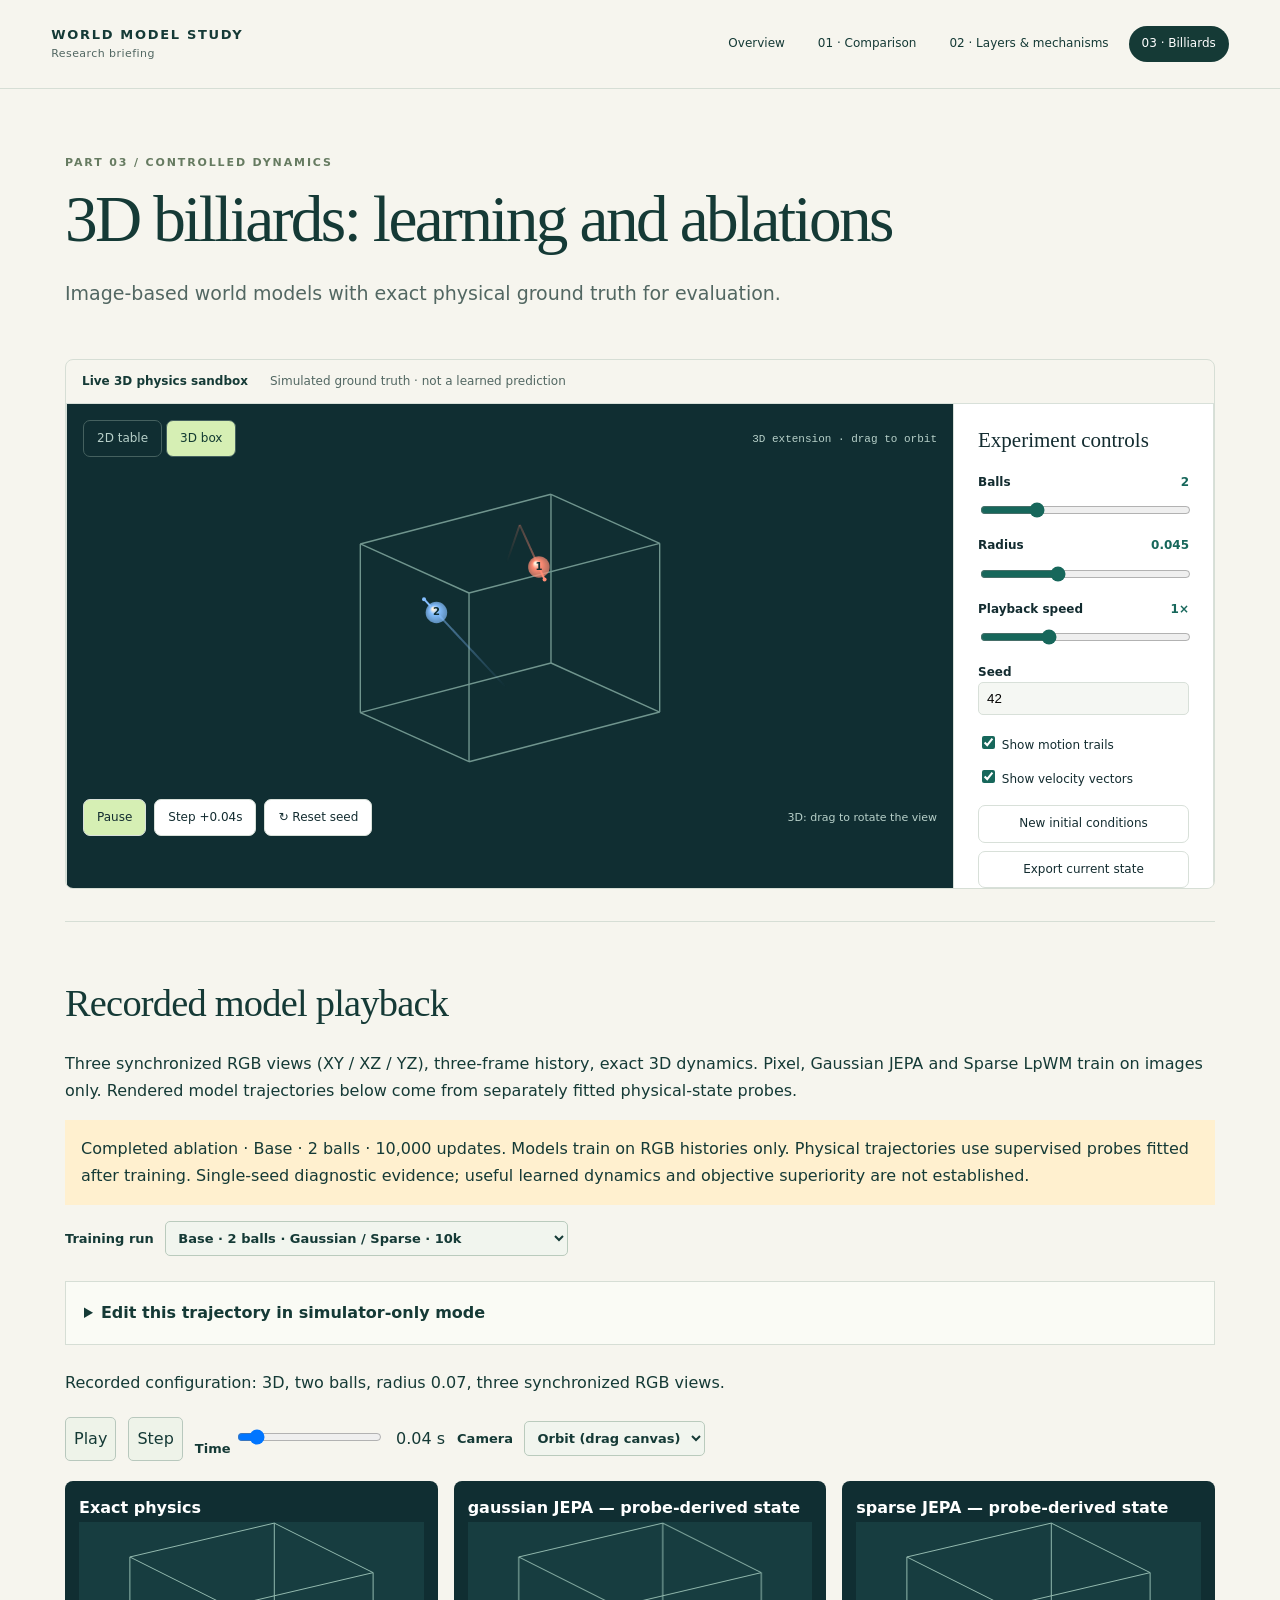
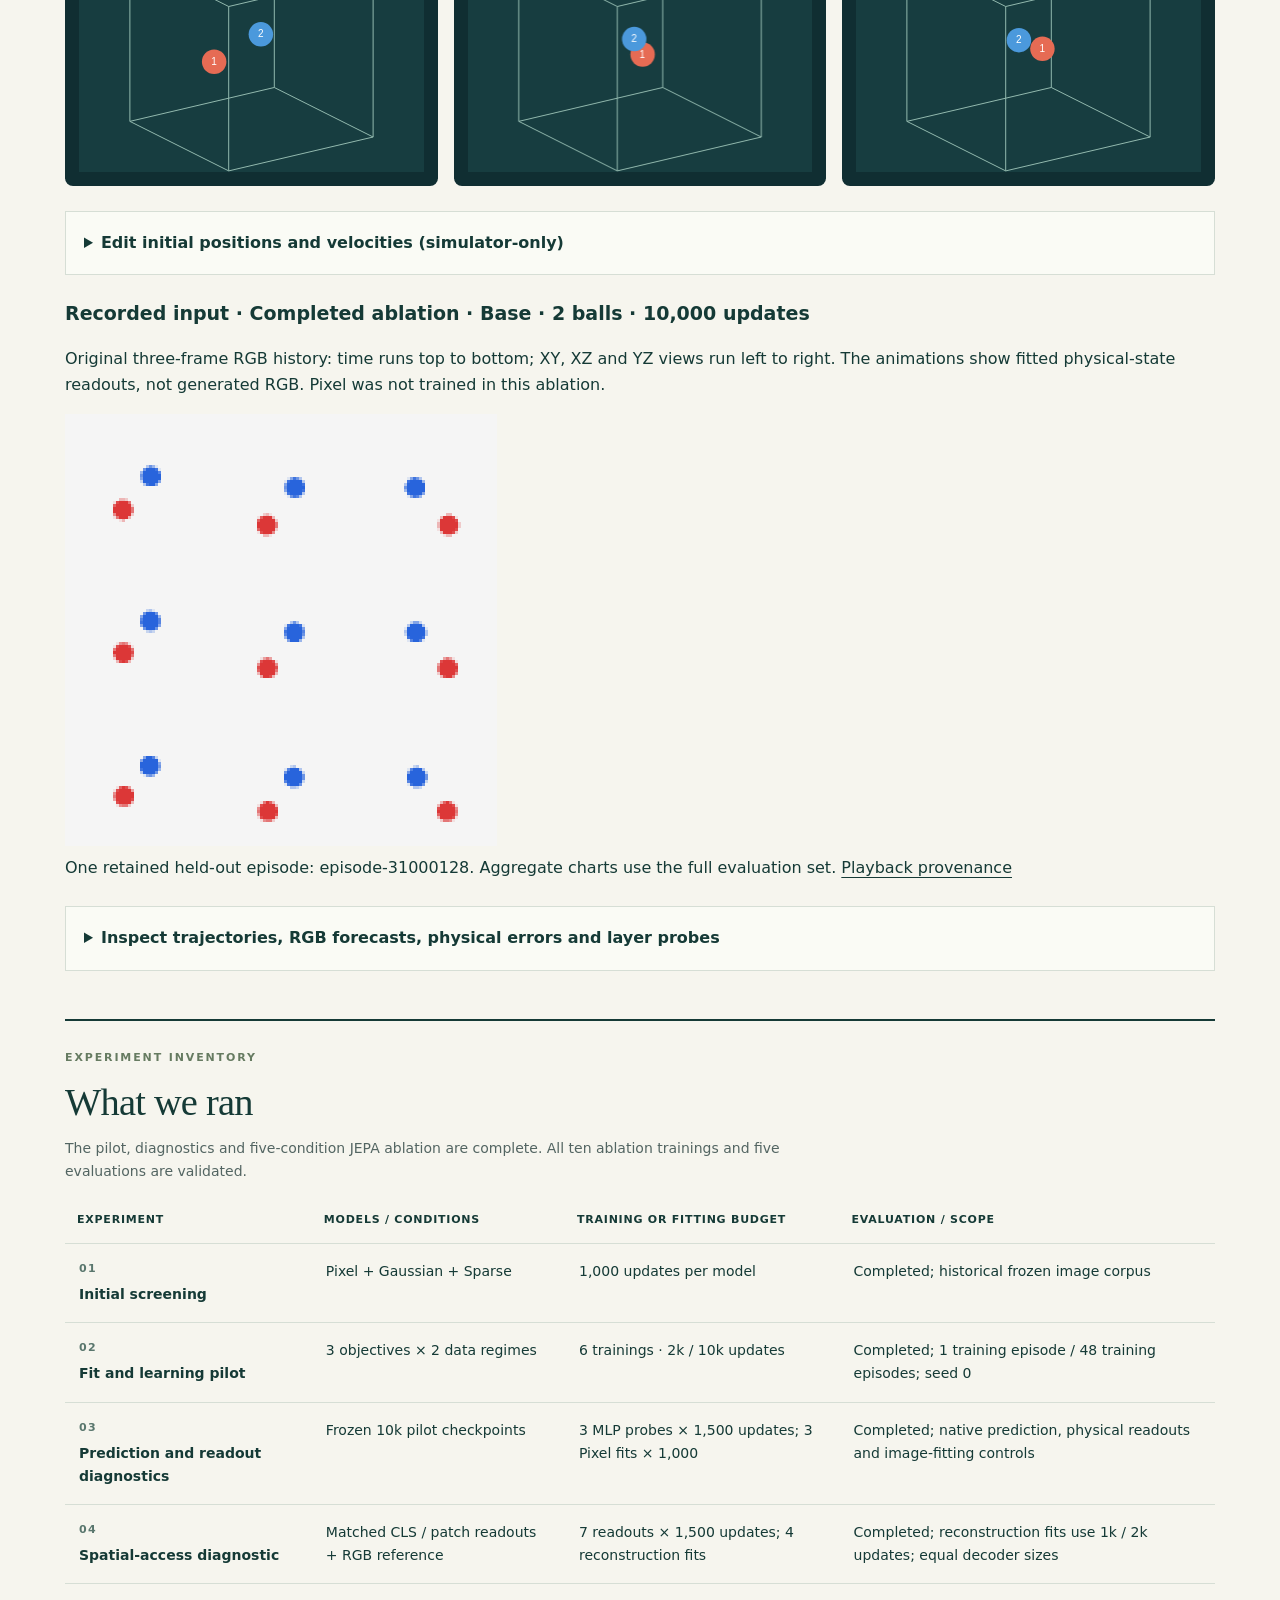
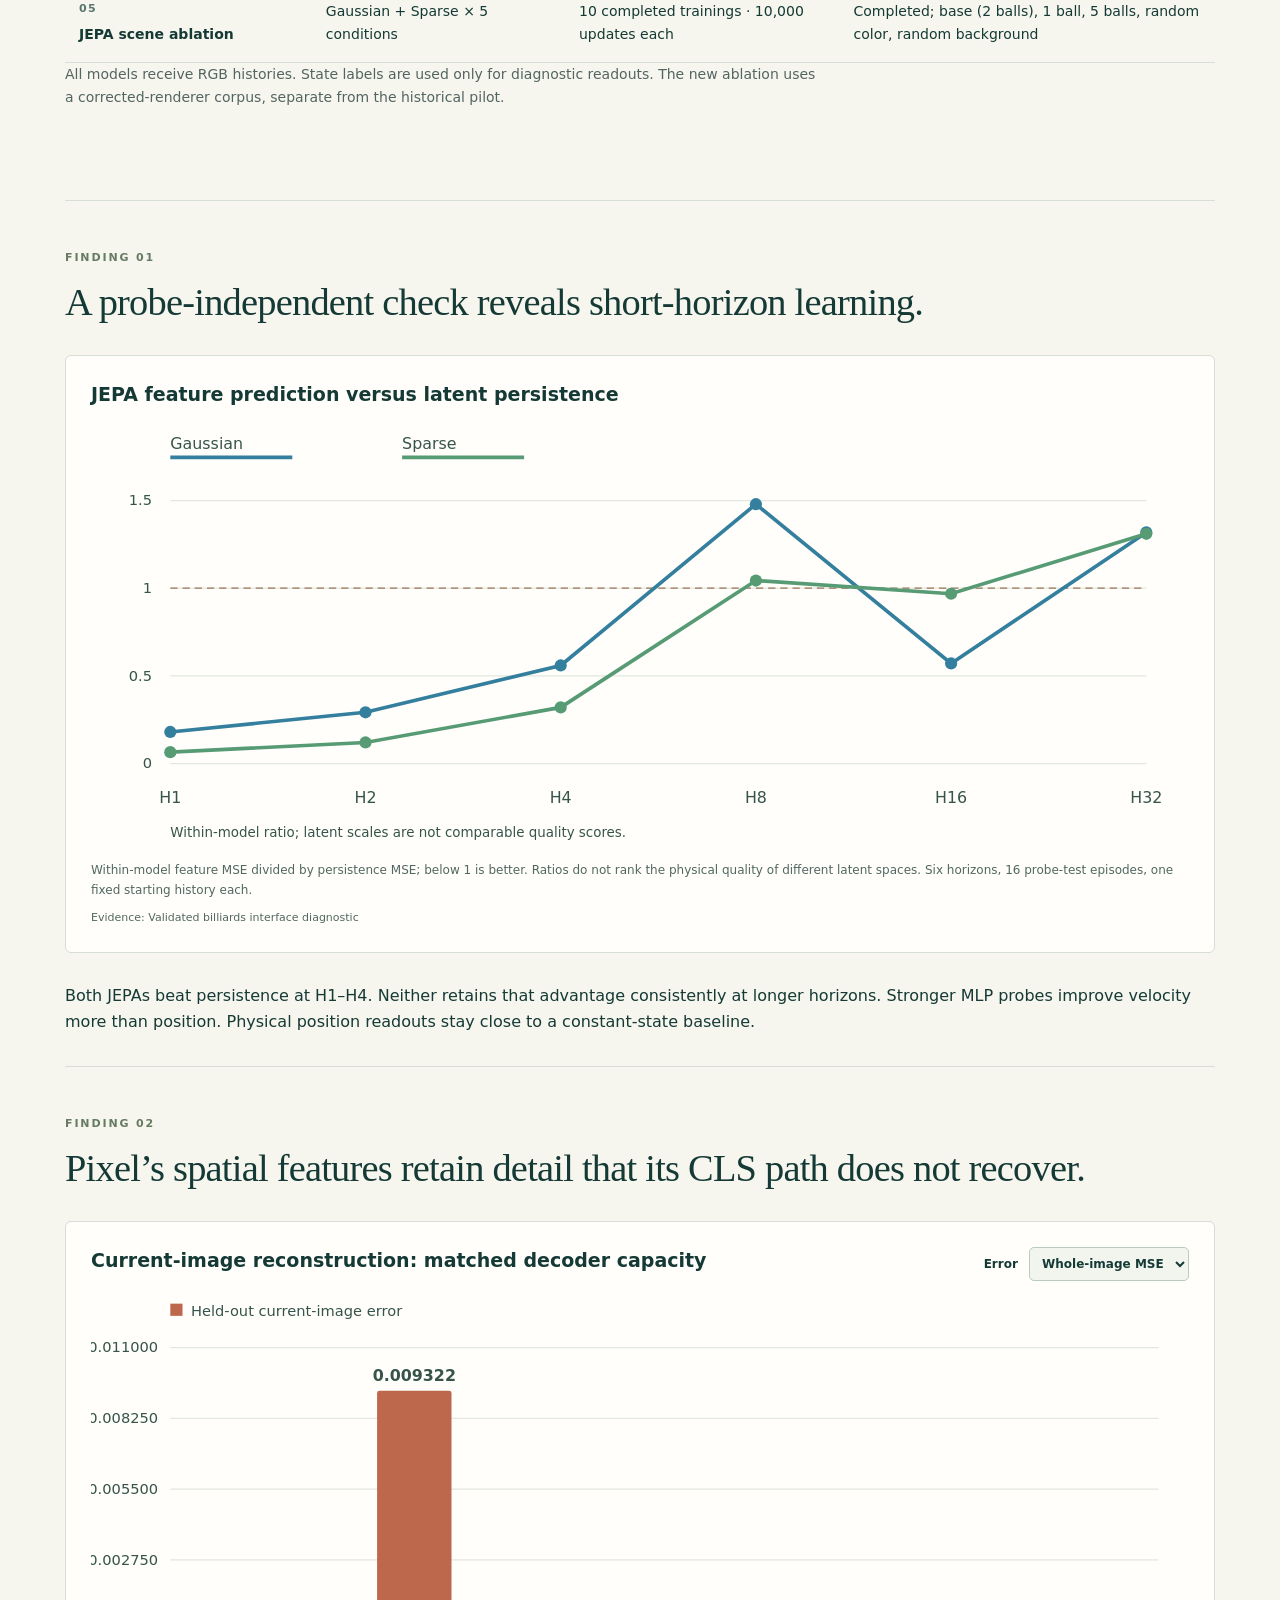
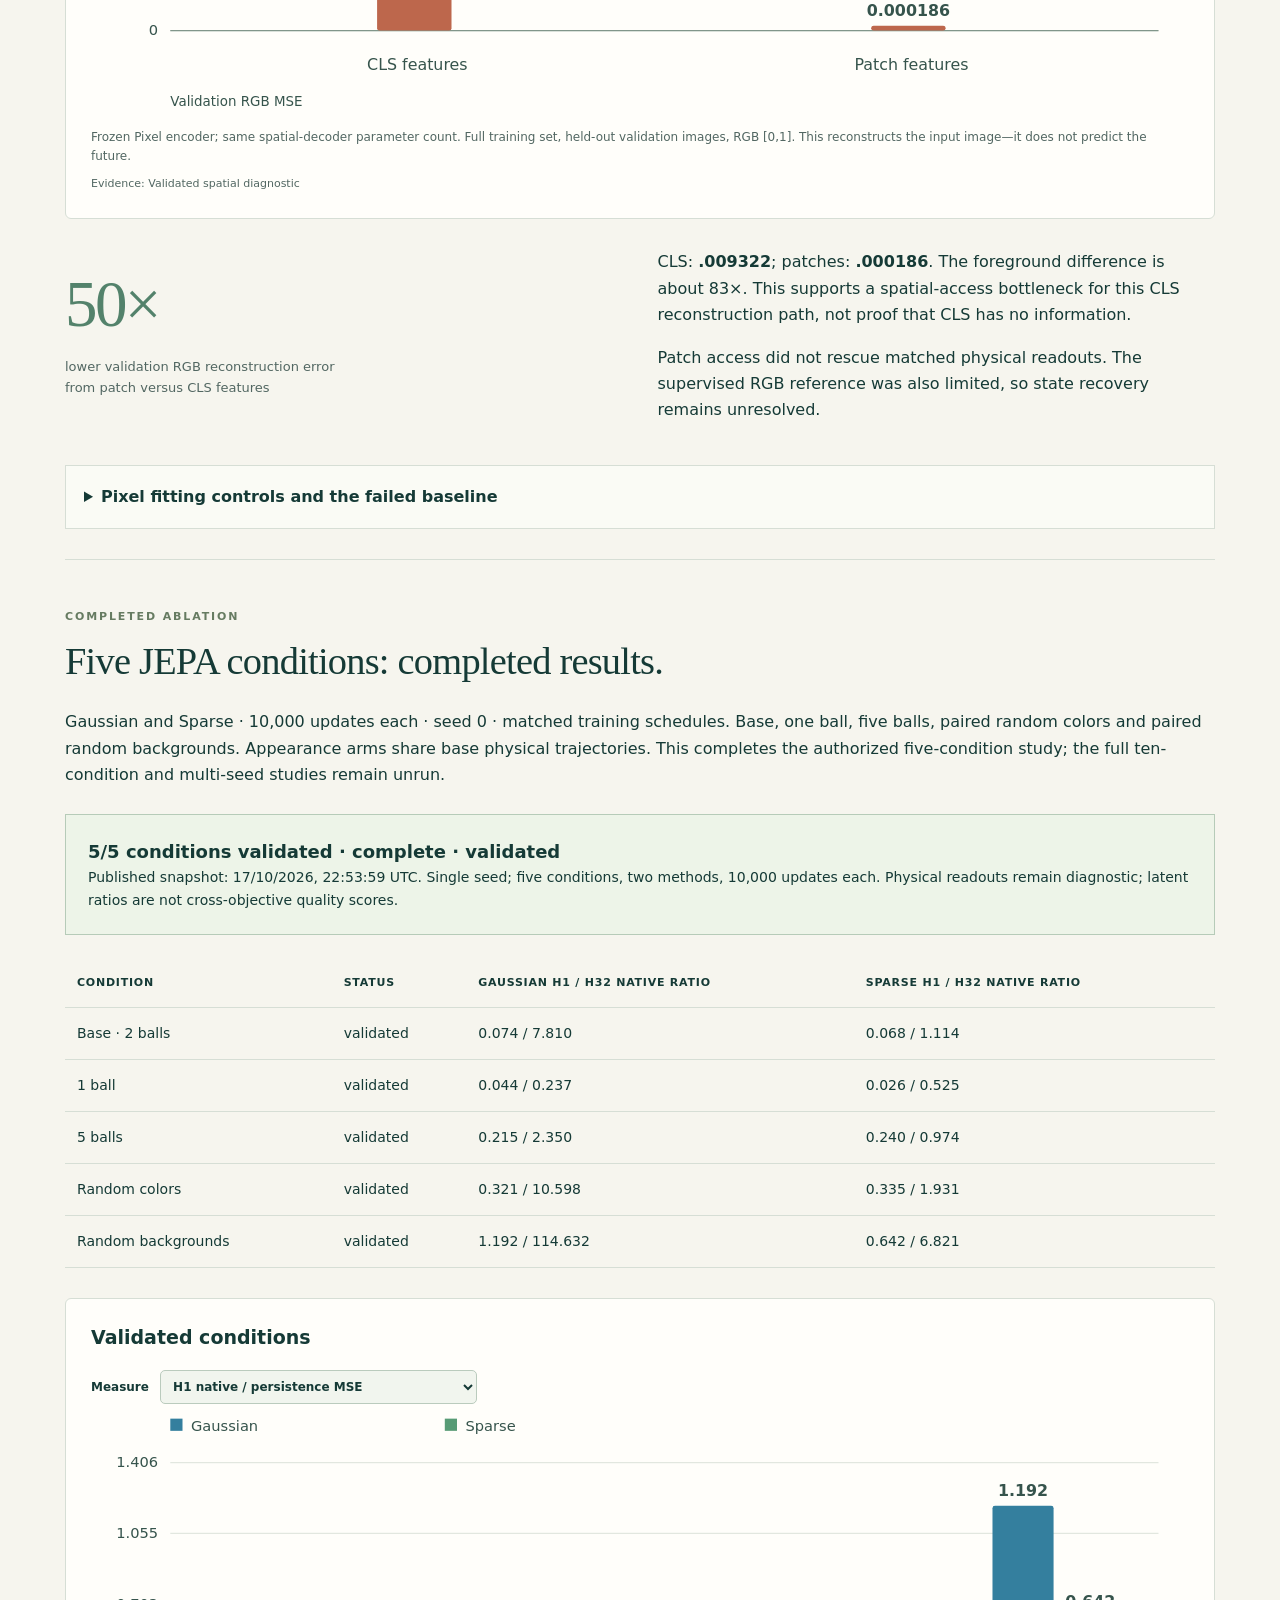
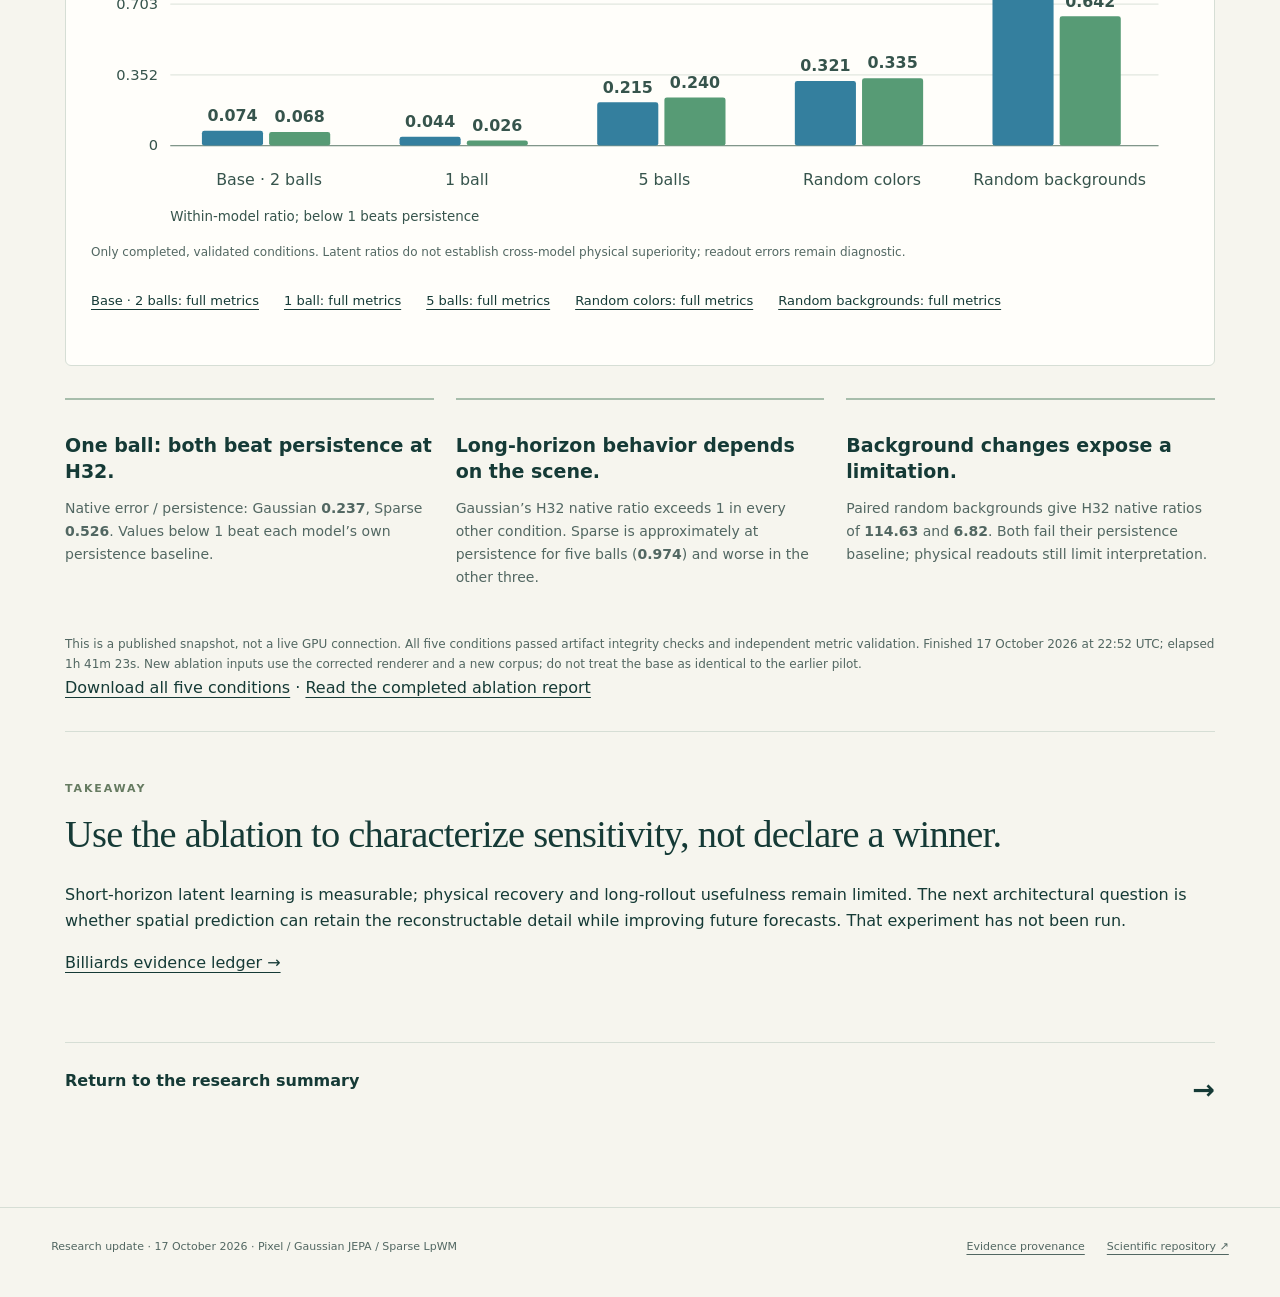
==== commit 04dc55f8: "Add validated five-condition JEPA runs to recorded model playback" ====
--- a/demos/billiards/billiards.html
+++ b/demos/billiards/billiards.html
@@ -1 +1 @@
-<!doctype html><html lang="en"><head><meta charset="utf-8"><meta name="viewport" content="width=device-width,initial-scale=1"><title>3D billiards: learning and ablations · World Models</title><link rel="stylesheet" href="review.css?v=organized-3"></head><body data-page="billiards"><a class="skip" href="#main">Skip to content</a><header><a class="wordmark" href="index.html">WORLD MODEL STUDY<span>Research briefing</span></a><nav aria-label="Research chapters"><a data-page="index" href="index.html">Overview</a><a data-page="comparison" href="comparison.html">01 · Comparison</a><a data-page="layers" href="layers.html">02 · Layers & mechanisms</a><a data-page="billiards" href="billiards.html">03 · Billiards</a></nav></header><main id="main"><div class="hero"><p class="eyebrow">Part 03 / controlled dynamics</p><h1>3D billiards: learning and ablations</h1><p class="lead">Image-based world models with exact physical ground truth for evaluation.</p></div><section class="live-demo" aria-label="Live physics sandbox"><div class="live-caption"><strong>Live 3D physics sandbox</strong><span>Simulated ground truth · not a learned prediction</span></div><iframe src="simulator.html?embed=1" title="Interactive 3D billiards physics sandbox" loading="eager"></iframe></section><section id="playback" class="research-dashboard"><h2>Recorded model playback</h2><p>Three synchronized RGB views (XY / XZ / YZ), three-frame history, exact 3D dynamics. Pixel, Gaussian JEPA and Sparse LpWM train on images only. Rendered model trajectories below come from separately fitted physical-state probes.</p><p id="status" class="warning">Loading recorded model comparisons…</p><label>Training run <select id="run"><option value="learning">Completed pilot · 10,000 updates · 48 episodes</option><option value="tiny">Fit check · 2,000 updates · 1 episode</option><option value="screening">Initial screening · 1,000 updates · 48 episodes</option></select></label><details class="sandbox-options"><summary>Edit this trajectory in simulator-only mode</summary><div class="controls"><label>Mode <select id="mode"><option value="results">Recorded model comparison</option><option value="sandbox">Editable physics sandbox</option></select></label><label>Dimension <select id="dim"><option value="3">3D</option><option value="2">2D baseline</option></select></label><label>Balls <select id="balls"><option>1</option><option selected>2</option><option>3</option><option>5</option></select></label><label>Radius <input id="radius" type="number" value="0.07" min="0.02" max="0.12" step="0.01"></label><label>Appearance <select id="appearance"><option value="unique">Unique colors</option><option value="same">Same color</option><option value="background">Dark background</option></select></label><button id="reset">Reset</button></div></details><p id="scope">Saved results use the exact recorded configuration. Changing a setting switches to simulator-only mode.</p><div class="controls"><button id="play">Play</button><button id="step">Step</button><label>Time <input type="range" id="scrub" min="0" max="32" value="0"></label><output id="time">0.00 s</output><label>Camera <select id="camera"><option value="orbit">Orbit (drag canvas)</option><option value="xy">XY</option><option value="xz">XZ</option><option value="yz">YZ</option></select></label></div><section class="panels" id="panels"></section><p id="events"></p><details><summary>Edit initial positions and velocities (simulator-only)</summary><p>JSON q/v arrays in table units and units/s. Edits reset the trajectory. In XY view, drag a ball to edit x/y; its depth stays fixed.</p><textarea id="state"></textarea><button id="apply">Apply state</button></details><section id="pilot-summary" aria-label="Completed pilot image evaluation"></section><details id="technical-diagnostics"><summary>Inspect trajectories, RGB forecasts, physical errors and layer probes</summary><section id="diagnostics" aria-label="Representation and prediction analysis"><p>Loading diagnostic evidence…</p></section><h2>Physical forecast errors</h2><p>Evaluation on the same held-out states. Solid lines show predicted rollouts; dashed lines show probes applied to features of actual future images. Their comparison helps locate limitations in prediction and state recovery.</p><label>Metric <select id="metric"><option value="position_rmse">Position RMSE</option><option value="velocity_rmse">Velocity RMSE</option></select></label><label>Methods <select id="methods"><option value="all">All three objectives</option><option value="jepa">Gaussian and Sparse</option></select></label><canvas id="curve" class="plot"></canvas><h2>Privileged reference diagnostics</h2><p>These references use physical-state supervision. They are not image-only world models. Invalid estimated states are rejected, not clamped; valid-subset errors are selection-biased.</p><div id="references"></div><h2>Layer-wise frozen history probes</h2><label>Layer <select id="probe-layer"></select></label><div id="probe"></div></details><p id="error" role="alert"></p></section><section id="experiment-inventory" class="run-inventory" aria-label="Experiment inventory"><p class="eyebrow">Experiment inventory</p><h2>What we ran</h2><p class="inventory-note">The pilot, diagnostics and five-condition JEPA ablation are complete. All ten ablation trainings and five evaluations are validated.</p><div class="table-wrap"><table><thead><tr><th>Experiment</th><th>Models / conditions</th><th>Training or fitting budget</th><th>Evaluation / scope</th></tr></thead><tbody><tr><th scope="row"><span class="run-number">01</span>Initial screening</th><td>Pixel + Gaussian + Sparse</td><td>1,000 updates per model</td><td>Completed; historical frozen image corpus</td></tr><tr><th scope="row"><span class="run-number">02</span>Fit and learning pilot</th><td>3 objectives × 2 data regimes</td><td>6 trainings · 2k / 10k updates</td><td>Completed; 1 training episode / 48 training episodes; seed 0</td></tr><tr><th scope="row"><span class="run-number">03</span>Prediction and readout diagnostics</th><td>Frozen 10k pilot checkpoints</td><td>3 MLP probes × 1,500 updates; 3 Pixel fits × 1,000</td><td>Completed; native prediction, physical readouts and image-fitting controls</td></tr><tr><th scope="row"><span class="run-number">04</span>Spatial-access diagnostic</th><td>Matched CLS / patch readouts + RGB reference</td><td>7 readouts × 1,500 updates; 4 reconstruction fits</td><td>Completed; reconstruction fits use 1k / 2k updates; equal decoder sizes</td></tr><tr><th scope="row"><span class="run-number">05</span>JEPA scene ablation</th><td>Gaussian + Sparse × 5 conditions</td><td>10 completed trainings · 10,000 updates each</td><td>Completed; base (2 balls), 1 ball, 5 balls, random color, random background</td></tr></tbody></table></div><p class="inventory-note">All models receive RGB histories. State labels are used only for diagnostic readouts. The new ablation uses a corrected-renderer corpus, separate from the historical pilot.</p></section><section class="chapter-section"><p class="eyebrow">Finding 01</p><h2>A probe-independent check reveals short-horizon learning.</h2><article class="chart-card"><div class="chart-heading"><h3>JEPA feature prediction versus latent persistence</h3></div><div id="native" class="chart" aria-live="polite"></div><p class="caption">Within-model feature MSE divided by persistence MSE; below 1 is better. Ratios do not rank the physical quality of different latent spaces. Six horizons, 16 probe-test episodes, one fixed starting history each.</p><p class="source">Evidence: Validated billiards interface diagnostic</p></article><p>Both JEPAs beat persistence at H1–H4. Neither retains that advantage consistently at longer horizons. Stronger MLP probes improve velocity more than position. Physical position readouts stay close to a constant-state baseline.</p></section><section class="chapter-section"><p class="eyebrow">Finding 02</p><h2>Pixel’s spatial features retain detail that its CLS path does not recover.</h2><article class="chart-card"><div class="chart-heading"><h3>Current-image reconstruction: matched decoder capacity</h3><label>Error <select id="recon-metric"><option value="mse">Whole-image MSE</option><option value="foreground_mse">Foreground MSE</option></select></label></div><div id="reconstruction" class="chart" aria-live="polite"></div><p class="caption">Frozen Pixel encoder; same spatial-decoder parameter count. Full training set, held-out validation images, RGB [0,1]. This reconstructs the input image—it does not predict the future.</p><p class="source">Evidence: Validated spatial diagnostic</p></article><div class="split"><div class="stat"><strong>50×</strong><span>lower validation RGB reconstruction error from patch versus CLS features</span></div><div><p>CLS: <strong>.009322</strong>; patches: <strong>.000186</strong>. The foreground difference is about 83×. This supports a spatial-access bottleneck for this CLS reconstruction path, not proof that CLS has no information.</p><p>Patch access did not rescue matched physical readouts. The supervised RGB reference was also limited, so state recovery remains unresolved.</p></div></div><details><summary>Pixel fitting controls and the failed baseline</summary><p>At 10k updates, future-image MSE .009202 is about10.7× persistence (.000864). On16 fixed training windows, further end-to-end fitting reaches .003368, decoder-only .007142, and free-code+decoder .003408; persistence is .000652. Those fitting controls are memorization diagnostics, not held-out improvements.</p></details></section><section class="chapter-section"><p class="eyebrow">Completed ablation</p><h2>Five JEPA conditions: completed results.</h2><p>Gaussian and Sparse · 10,000 updates each · seed 0 · matched training schedules. Base, one ball, five balls, paired random colors and paired random backgrounds. Appearance arms share base physical trajectories. This completes the authorized five-condition study; the full ten-condition and multi-seed studies remain unrun.</p><div class="run-status" id="run-status">Loading saved run status…</div><div id="ablation-results"></div><div class="findings"><article class="finding"><h3>One ball: both beat persistence at H32.</h3><p>Native error / persistence: Gaussian <strong>0.237</strong>, Sparse <strong>0.526</strong>. Values below 1 beat each model’s own persistence baseline.</p></article><article class="finding"><h3>Long-horizon behavior depends on the scene.</h3><p>Gaussian’s H32 native ratio exceeds 1 in every other condition. Sparse is approximately at persistence for five balls (<strong>0.974</strong>) and worse in the other three.</p></article><article class="finding"><h3>Background changes expose a limitation.</h3><p>Paired random backgrounds give H32 native ratios of <strong>114.63</strong> and <strong>6.82</strong>. Both fail their persistence baseline; physical readouts still limit interpretation.</p></article></div><p class="caption">This is a published snapshot, not a live GPU connection. All five conditions passed artifact integrity checks and independent metric validation. Finished 17 October 2026 at 22:52 UTC; elapsed 1h 41m 23s. New ablation inputs use the corrected renderer and a new corpus; do not treat the base as identical to the earlier pilot.</p><a href="results/jepa-priority.json">Download all five conditions</a> · <a href="review-data/jepa-priority-results.md">Read the completed ablation report</a></section><section class="chapter-section"><p class="eyebrow">Takeaway</p><h2>Use the ablation to characterize sensitivity, not declare a winner.</h2><p>Short-horizon latent learning is measurable; physical recovery and long-rollout usefulness remain limited. The next architectural question is whether spatial prediction can retain the reconstructable detail while improving future forecasts. That experiment has not been run.</p><a href="evidence.html#billiards">Billiards evidence ledger →</a></section><a class="next" href="index.html">Return to the research summary <span>→</span></a></main><footer><p>Research update · 17 October 2026 · Pixel / Gaussian JEPA / Sparse LpWM</p><a href="review-data/provenance.json">Evidence provenance</a><a href="https://github.com/henry550xz/jepa-worldmodel-comparison">Scientific repository ↗</a></footer><script type="module" src="review.mjs"></script><script type="module" src="research.mjs?v=organized-3"></script></body></html>+<!doctype html><html lang="en"><head><meta charset="utf-8"><meta name="viewport" content="width=device-width,initial-scale=1"><title>3D billiards: learning and ablations · World Models</title><link rel="stylesheet" href="review.css?v=priority-playback-4"></head><body data-page="billiards"><a class="skip" href="#main">Skip to content</a><header><a class="wordmark" href="index.html">WORLD MODEL STUDY<span>Research briefing</span></a><nav aria-label="Research chapters"><a data-page="index" href="index.html">Overview</a><a data-page="comparison" href="comparison.html">01 · Comparison</a><a data-page="layers" href="layers.html">02 · Layers & mechanisms</a><a data-page="billiards" href="billiards.html">03 · Billiards</a></nav></header><main id="main"><div class="hero"><p class="eyebrow">Part 03 / controlled dynamics</p><h1>3D billiards: learning and ablations</h1><p class="lead">Image-based world models with exact physical ground truth for evaluation.</p></div><section class="live-demo" aria-label="Live physics sandbox"><div class="live-caption"><strong>Live 3D physics sandbox</strong><span>Simulated ground truth · not a learned prediction</span></div><iframe src="simulator.html?embed=1" title="Interactive 3D billiards physics sandbox" loading="eager"></iframe></section><section id="playback" class="research-dashboard"><h2>Recorded model playback</h2><p>Three synchronized RGB views (XY / XZ / YZ), three-frame history, exact 3D dynamics. Pixel, Gaussian JEPA and Sparse LpWM train on images only. Rendered model trajectories below come from separately fitted physical-state probes.</p><p id="status" class="warning">Loading recorded model comparisons…</p><label>Training run <select id="run"><optgroup label="Completed five-condition ablation"><option value="priority-base">Base · 2 balls · Gaussian / Sparse · 10k</option><option value="priority-n1">1 ball · Gaussian / Sparse · 10k</option><option value="priority-n5">5 balls · Gaussian / Sparse · 10k</option><option value="priority-random-color">Random colors · Gaussian / Sparse · 10k</option><option value="priority-random-background">Random backgrounds · Gaussian / Sparse · 10k</option></optgroup><optgroup label="Earlier three-objective runs"><option value="learning">Completed pilot · 10,000 updates · 48 episodes</option><option value="tiny">Fit check · 2,000 updates · 1 episode</option><option value="screening">Initial screening · 1,000 updates · 48 episodes</option></optgroup></select></label><details class="sandbox-options"><summary>Edit this trajectory in simulator-only mode</summary><div class="controls"><label>Mode <select id="mode"><option value="results">Recorded model comparison</option><option value="sandbox">Editable physics sandbox</option></select></label><label>Dimension <select id="dim"><option value="3">3D</option><option value="2">2D baseline</option></select></label><label>Balls <select id="balls"><option>1</option><option selected>2</option><option>3</option><option>5</option></select></label><label>Radius <input id="radius" type="number" value="0.07" min="0.02" max="0.12" step="0.01"></label><label>Appearance <select id="appearance"><option value="unique">Unique colors</option><option value="same">Same color</option><option value="background">Dark background</option></select></label><button id="reset">Reset</button></div></details><p id="scope">Saved results use the exact recorded configuration. Changing a setting switches to simulator-only mode.</p><div class="controls"><button id="play">Play</button><button id="step">Step</button><label>Time <input type="range" id="scrub" min="0" max="32" value="0"></label><output id="time">0.00 s</output><label>Camera <select id="camera"><option value="orbit">Orbit (drag canvas)</option><option value="xy">XY</option><option value="xz">XZ</option><option value="yz">YZ</option></select></label></div><section class="panels" id="panels"></section><p id="events"></p><details><summary>Edit initial positions and velocities (simulator-only)</summary><p>JSON q/v arrays in table units and units/s. Edits reset the trajectory. In XY view, drag a ball to edit x/y; its depth stays fixed.</p><textarea id="state"></textarea><button id="apply">Apply state</button></details><section id="pilot-summary" aria-label="Completed pilot image evaluation"></section><details id="technical-diagnostics"><summary>Inspect trajectories, RGB forecasts, physical errors and layer probes</summary><section id="diagnostics" aria-label="Representation and prediction analysis"><p>Loading diagnostic evidence…</p></section><h2>Physical forecast errors</h2><p>Evaluation on the same held-out states. Solid lines show predicted rollouts; dashed lines show probes applied to features of actual future images. Their comparison helps locate limitations in prediction and state recovery.</p><label>Metric <select id="metric"><option value="position_rmse">Position RMSE</option><option value="velocity_rmse">Velocity RMSE</option></select></label><label>Methods <select id="methods"><option value="all">All three objectives</option><option value="jepa">Gaussian and Sparse</option></select></label><canvas id="curve" class="plot"></canvas><h2>Privileged reference diagnostics</h2><p>These references use physical-state supervision. They are not image-only world models. Invalid estimated states are rejected, not clamped; valid-subset errors are selection-biased.</p><div id="references"></div><h2>Layer-wise frozen history probes</h2><label>Layer <select id="probe-layer"></select></label><div id="probe"></div></details><p id="error" role="alert"></p></section><section id="experiment-inventory" class="run-inventory" aria-label="Experiment inventory"><p class="eyebrow">Experiment inventory</p><h2>What we ran</h2><p class="inventory-note">The pilot, diagnostics and five-condition JEPA ablation are complete. All ten ablation trainings and five evaluations are validated.</p><div class="table-wrap"><table><thead><tr><th>Experiment</th><th>Models / conditions</th><th>Training or fitting budget</th><th>Evaluation / scope</th></tr></thead><tbody><tr><th scope="row"><span class="run-number">01</span>Initial screening</th><td>Pixel + Gaussian + Sparse</td><td>1,000 updates per model</td><td>Completed; historical frozen image corpus</td></tr><tr><th scope="row"><span class="run-number">02</span>Fit and learning pilot</th><td>3 objectives × 2 data regimes</td><td>6 trainings · 2k / 10k updates</td><td>Completed; 1 training episode / 48 training episodes; seed 0</td></tr><tr><th scope="row"><span class="run-number">03</span>Prediction and readout diagnostics</th><td>Frozen 10k pilot checkpoints</td><td>3 MLP probes × 1,500 updates; 3 Pixel fits × 1,000</td><td>Completed; native prediction, physical readouts and image-fitting controls</td></tr><tr><th scope="row"><span class="run-number">04</span>Spatial-access diagnostic</th><td>Matched CLS / patch readouts + RGB reference</td><td>7 readouts × 1,500 updates; 4 reconstruction fits</td><td>Completed; reconstruction fits use 1k / 2k updates; equal decoder sizes</td></tr><tr><th scope="row"><span class="run-number">05</span>JEPA scene ablation</th><td>Gaussian + Sparse × 5 conditions</td><td>10 completed trainings · 10,000 updates each</td><td>Completed; base (2 balls), 1 ball, 5 balls, random color, random background</td></tr></tbody></table></div><p class="inventory-note">All models receive RGB histories. State labels are used only for diagnostic readouts. The new ablation uses a corrected-renderer corpus, separate from the historical pilot.</p></section><section class="chapter-section"><p class="eyebrow">Finding 01</p><h2>A probe-independent check reveals short-horizon learning.</h2><article class="chart-card"><div class="chart-heading"><h3>JEPA feature prediction versus latent persistence</h3></div><div id="native" class="chart" aria-live="polite"></div><p class="caption">Within-model feature MSE divided by persistence MSE; below 1 is better. Ratios do not rank the physical quality of different latent spaces. Six horizons, 16 probe-test episodes, one fixed starting history each.</p><p class="source">Evidence: Validated billiards interface diagnostic</p></article><p>Both JEPAs beat persistence at H1–H4. Neither retains that advantage consistently at longer horizons. Stronger MLP probes improve velocity more than position. Physical position readouts stay close to a constant-state baseline.</p></section><section class="chapter-section"><p class="eyebrow">Finding 02</p><h2>Pixel’s spatial features retain detail that its CLS path does not recover.</h2><article class="chart-card"><div class="chart-heading"><h3>Current-image reconstruction: matched decoder capacity</h3><label>Error <select id="recon-metric"><option value="mse">Whole-image MSE</option><option value="foreground_mse">Foreground MSE</option></select></label></div><div id="reconstruction" class="chart" aria-live="polite"></div><p class="caption">Frozen Pixel encoder; same spatial-decoder parameter count. Full training set, held-out validation images, RGB [0,1]. This reconstructs the input image—it does not predict the future.</p><p class="source">Evidence: Validated spatial diagnostic</p></article><div class="split"><div class="stat"><strong>50×</strong><span>lower validation RGB reconstruction error from patch versus CLS features</span></div><div><p>CLS: <strong>.009322</strong>; patches: <strong>.000186</strong>. The foreground difference is about 83×. This supports a spatial-access bottleneck for this CLS reconstruction path, not proof that CLS has no information.</p><p>Patch access did not rescue matched physical readouts. The supervised RGB reference was also limited, so state recovery remains unresolved.</p></div></div><details><summary>Pixel fitting controls and the failed baseline</summary><p>At 10k updates, future-image MSE .009202 is about10.7× persistence (.000864). On16 fixed training windows, further end-to-end fitting reaches .003368, decoder-only .007142, and free-code+decoder .003408; persistence is .000652. Those fitting controls are memorization diagnostics, not held-out improvements.</p></details></section><section class="chapter-section"><p class="eyebrow">Completed ablation</p><h2>Five JEPA conditions: completed results.</h2><p>Gaussian and Sparse · 10,000 updates each · seed 0 · matched training schedules. Base, one ball, five balls, paired random colors and paired random backgrounds. Appearance arms share base physical trajectories. This completes the authorized five-condition study; the full ten-condition and multi-seed studies remain unrun.</p><div class="run-status" id="run-status">Loading saved run status…</div><div id="ablation-results"></div><div class="findings"><article class="finding"><h3>One ball: both beat persistence at H32.</h3><p>Native error / persistence: Gaussian <strong>0.237</strong>, Sparse <strong>0.526</strong>. Values below 1 beat each model’s own persistence baseline.</p></article><article class="finding"><h3>Long-horizon behavior depends on the scene.</h3><p>Gaussian’s H32 native ratio exceeds 1 in every other condition. Sparse is approximately at persistence for five balls (<strong>0.974</strong>) and worse in the other three.</p></article><article class="finding"><h3>Background changes expose a limitation.</h3><p>Paired random backgrounds give H32 native ratios of <strong>114.63</strong> and <strong>6.82</strong>. Both fail their persistence baseline; physical readouts still limit interpretation.</p></article></div><p class="caption">This is a published snapshot, not a live GPU connection. All five conditions passed artifact integrity checks and independent metric validation. Finished 17 October 2026 at 22:52 UTC; elapsed 1h 41m 23s. New ablation inputs use the corrected renderer and a new corpus; do not treat the base as identical to the earlier pilot.</p><a href="results/jepa-priority.json">Download all five conditions</a> · <a href="review-data/jepa-priority-results.md">Read the completed ablation report</a></section><section class="chapter-section"><p class="eyebrow">Takeaway</p><h2>Use the ablation to characterize sensitivity, not declare a winner.</h2><p>Short-horizon latent learning is measurable; physical recovery and long-rollout usefulness remain limited. The next architectural question is whether spatial prediction can retain the reconstructable detail while improving future forecasts. That experiment has not been run.</p><a href="evidence.html#billiards">Billiards evidence ledger →</a></section><a class="next" href="index.html">Return to the research summary <span>→</span></a></main><footer><p>Research update · 17 October 2026 · Pixel / Gaussian JEPA / Sparse LpWM</p><a href="review-data/provenance.json">Evidence provenance</a><a href="https://github.com/henry550xz/jepa-worldmodel-comparison">Scientific repository ↗</a></footer><script type="module" src="review.mjs"></script><script type="module" src="research.mjs?v=priority-playback-4"></script></body></html>
--- a/demos/billiards/review.css
+++ b/demos/billiards/review.css
@@ -25,3 +25,5 @@
 
 
 #diagnostics{--green:#17675b}
+
+.research-dashboard .panels.jepa-only{grid-template-columns:repeat(3,minmax(0,1fr))}@media(max-width:900px){.research-dashboard .panels.jepa-only{grid-template-columns:1fr}}
